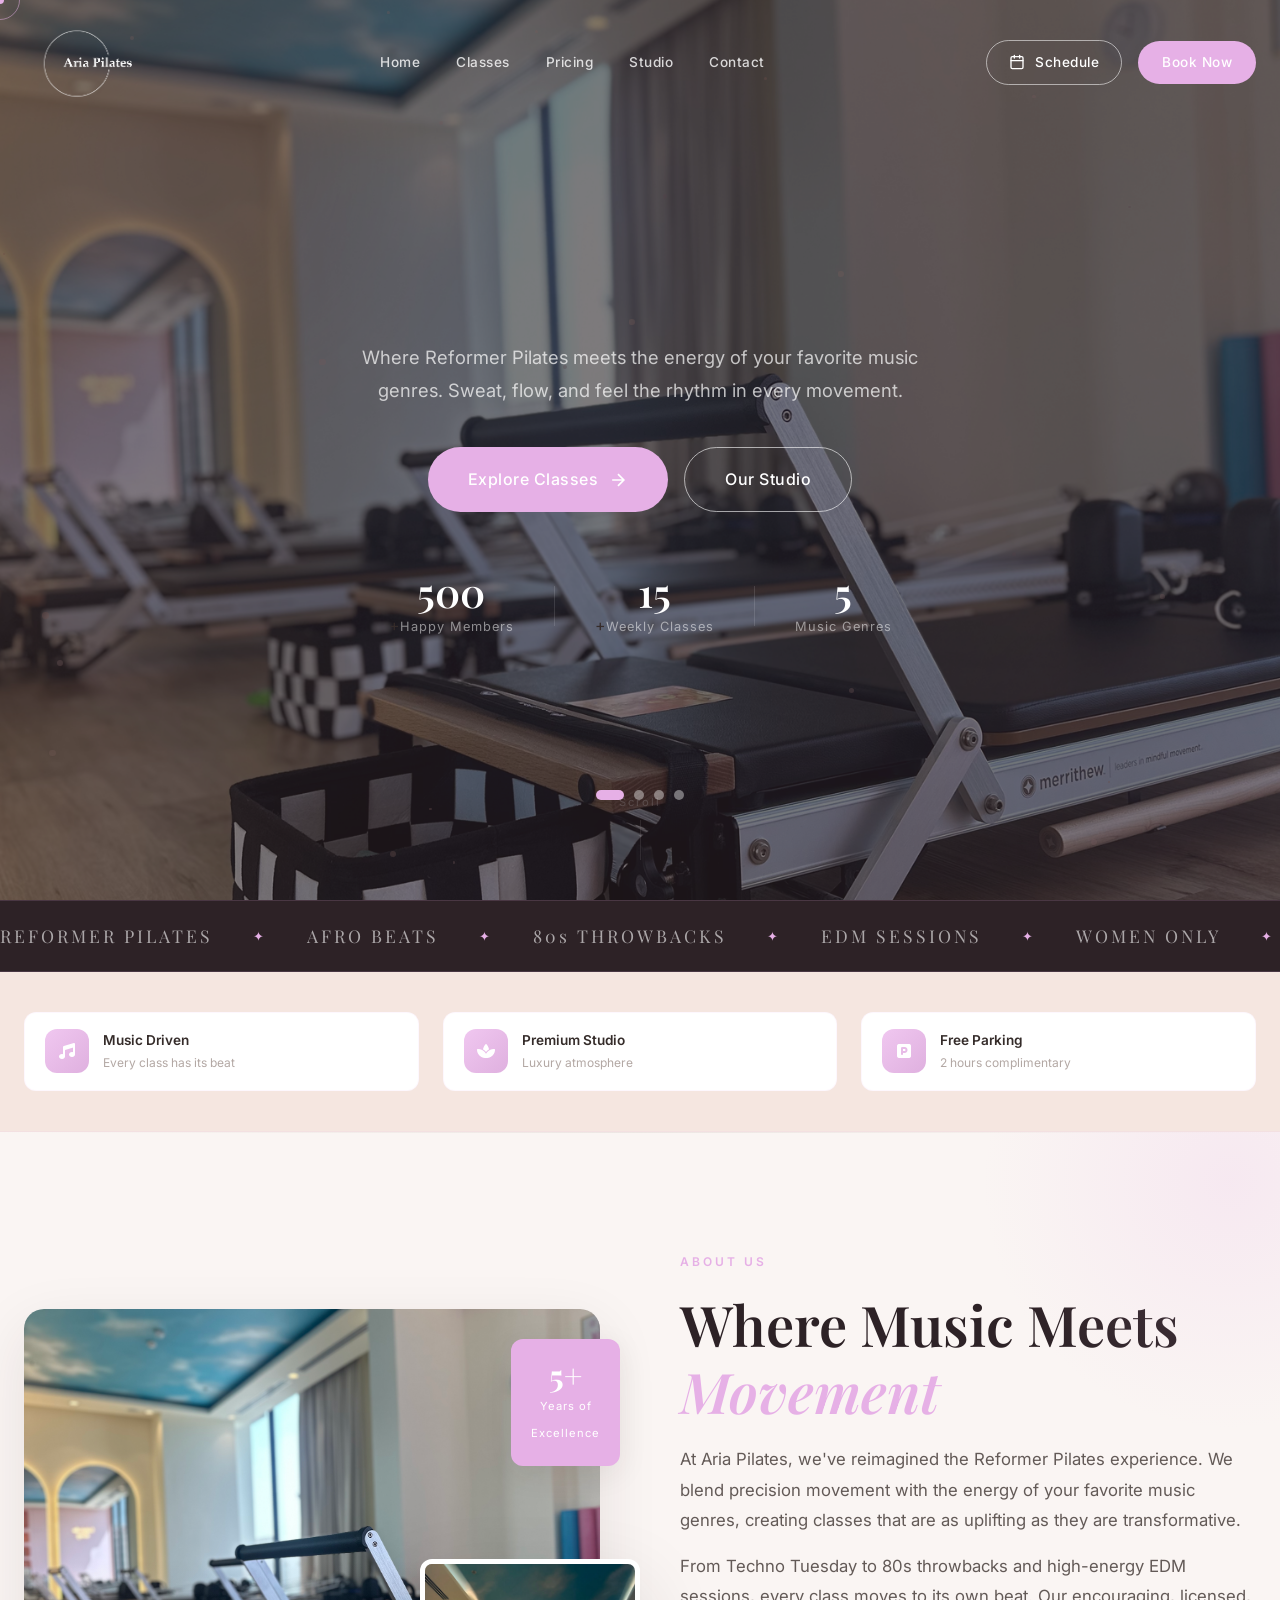
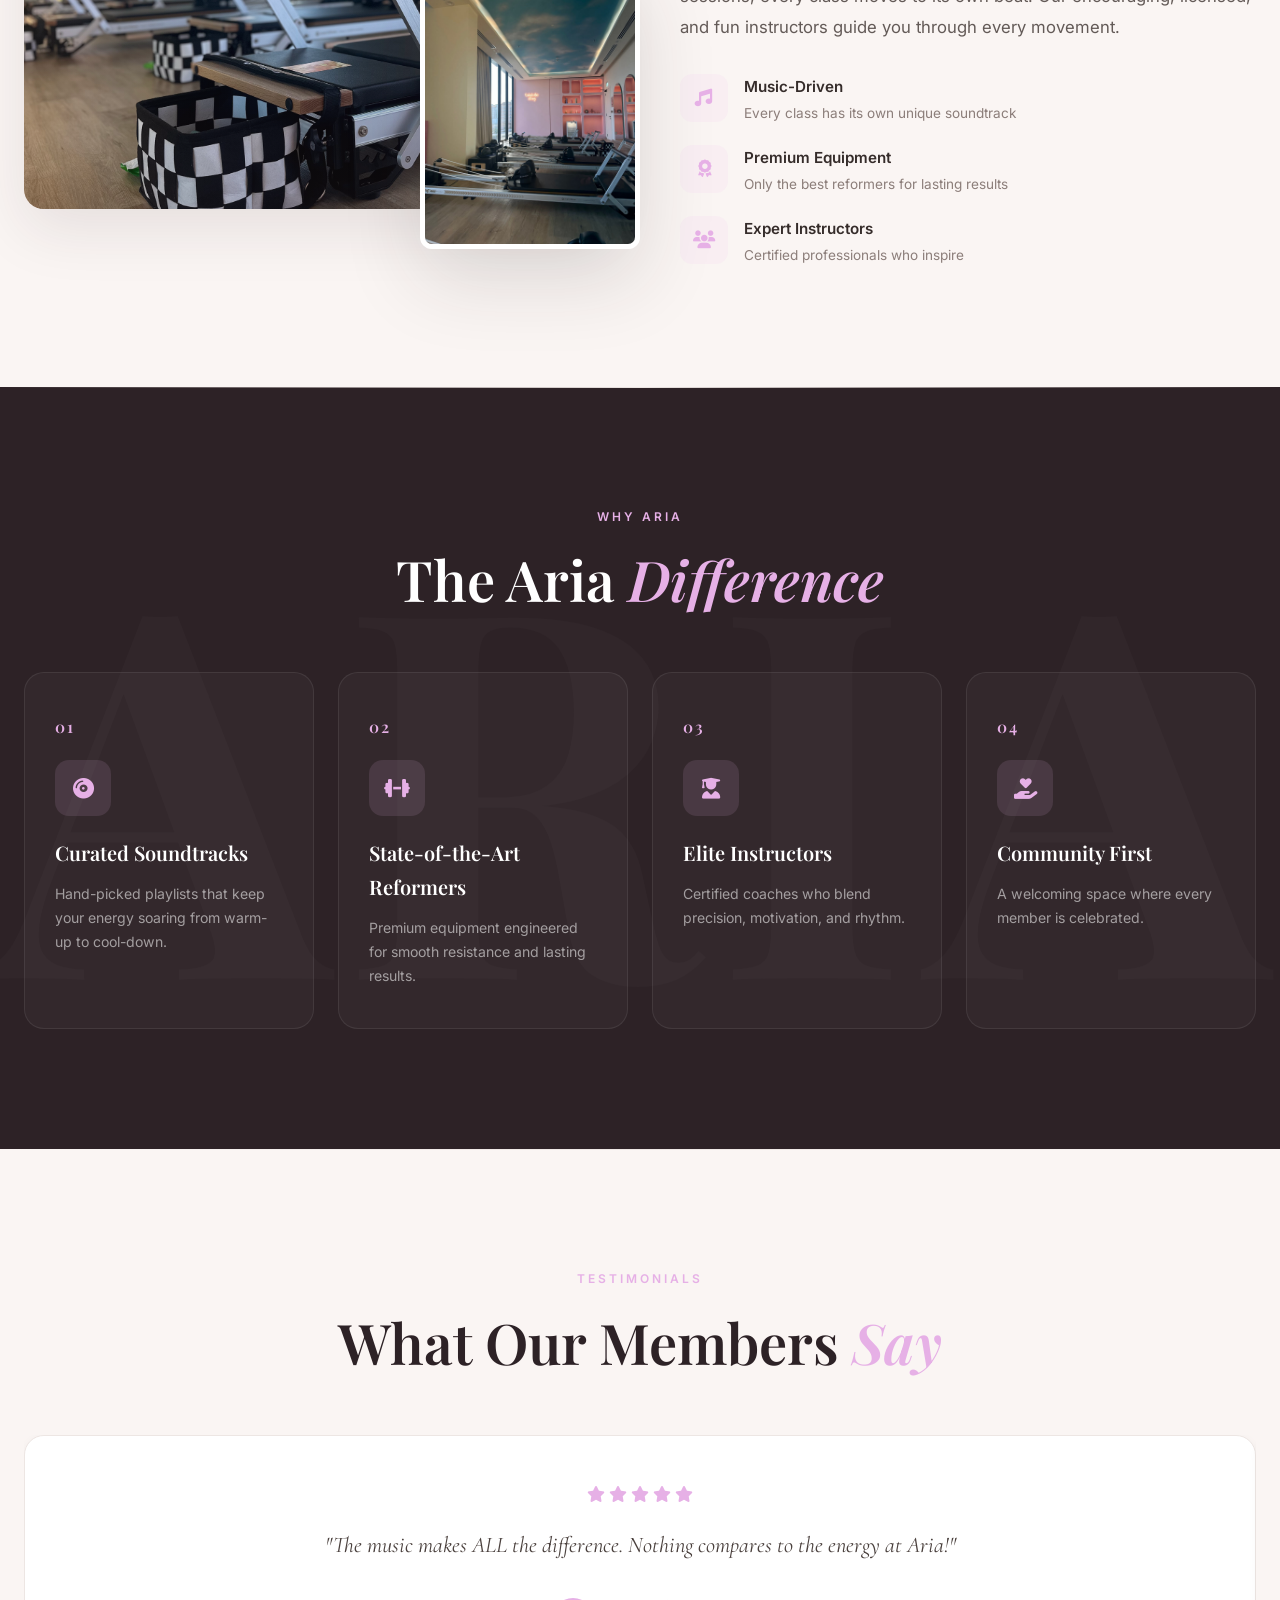
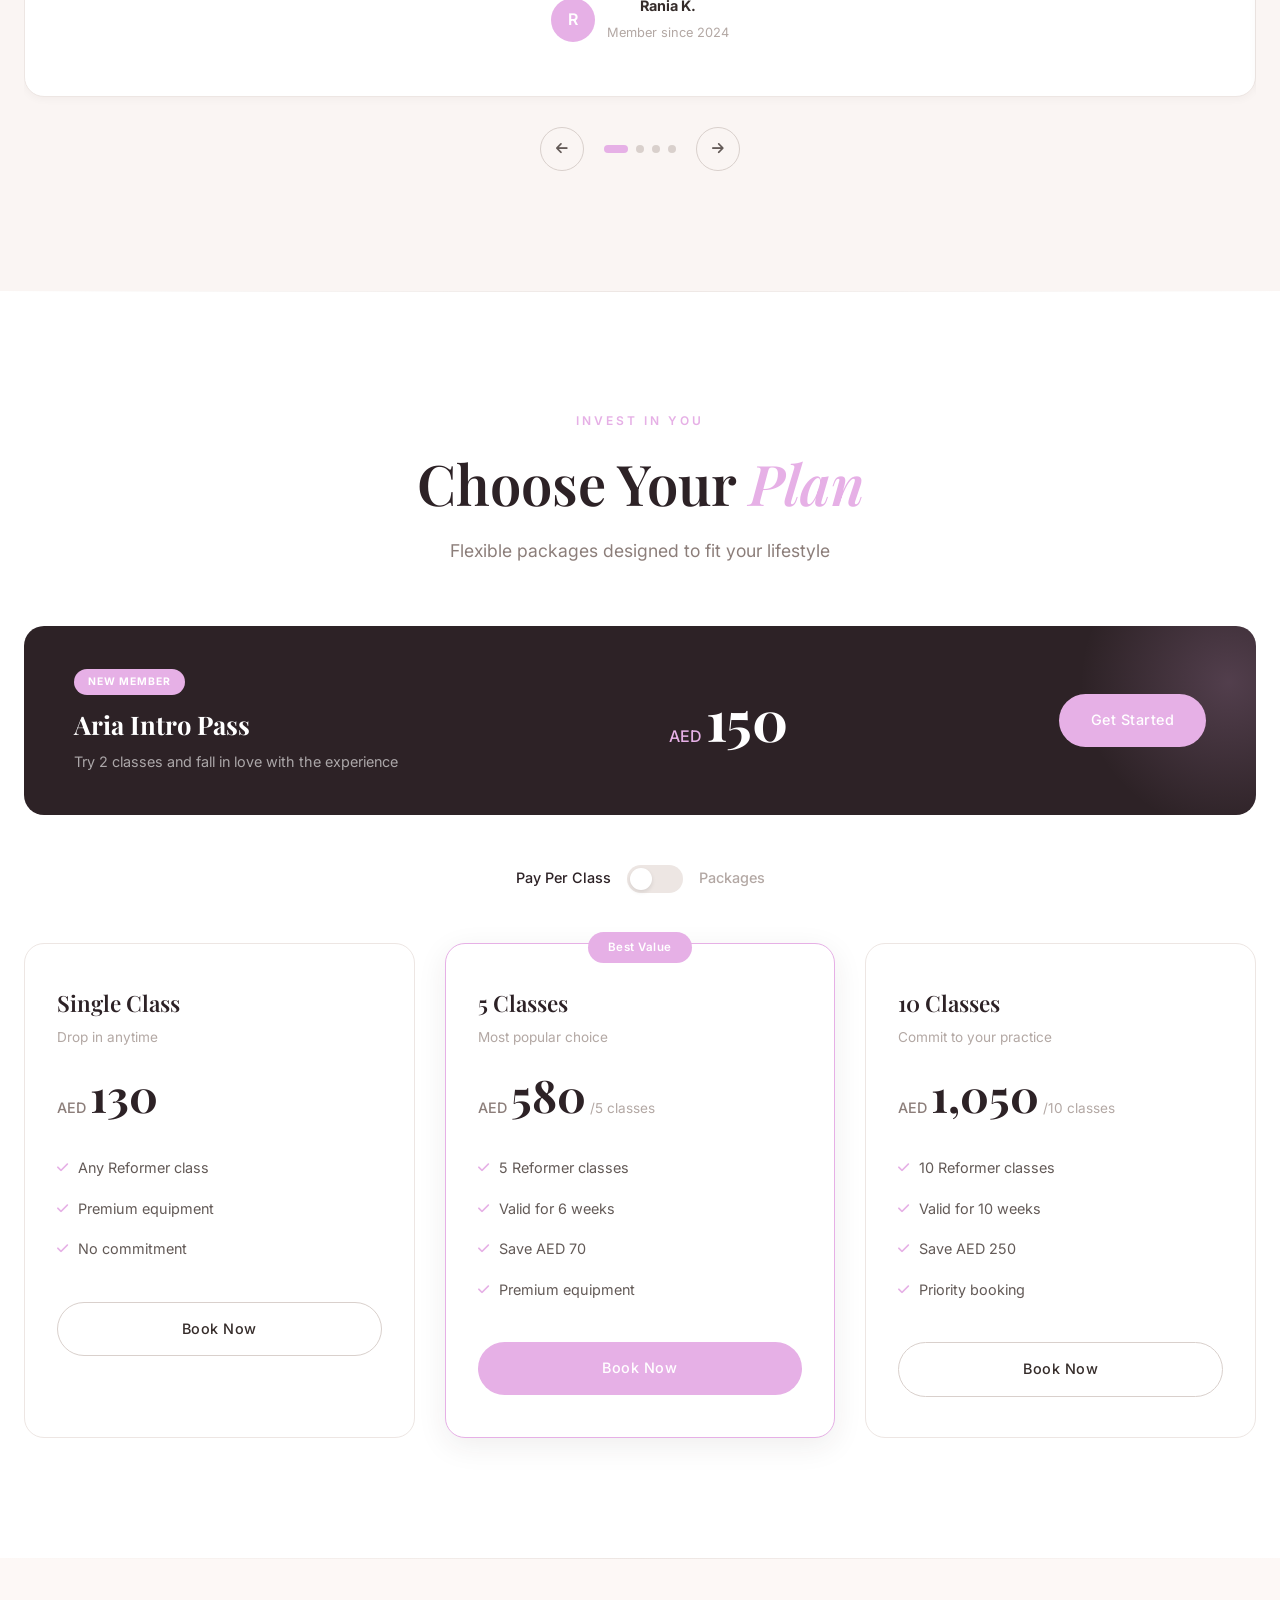
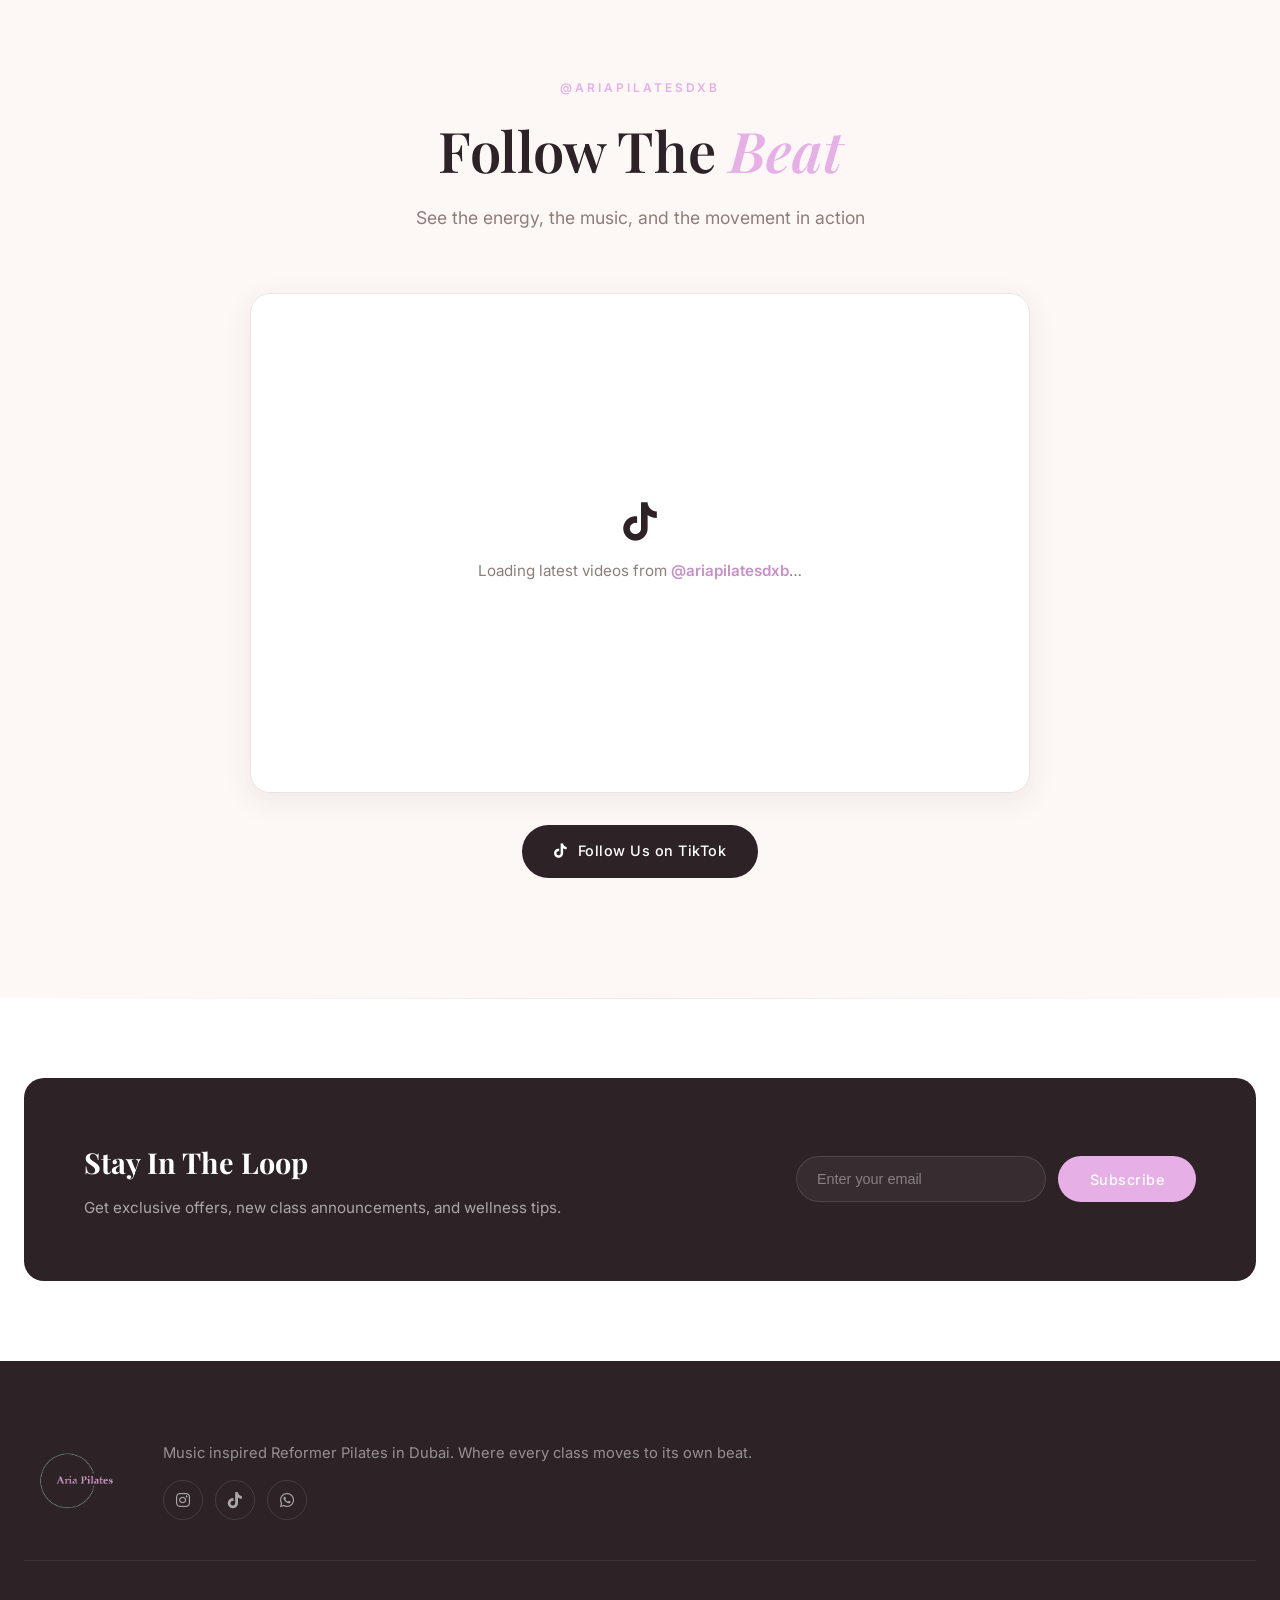
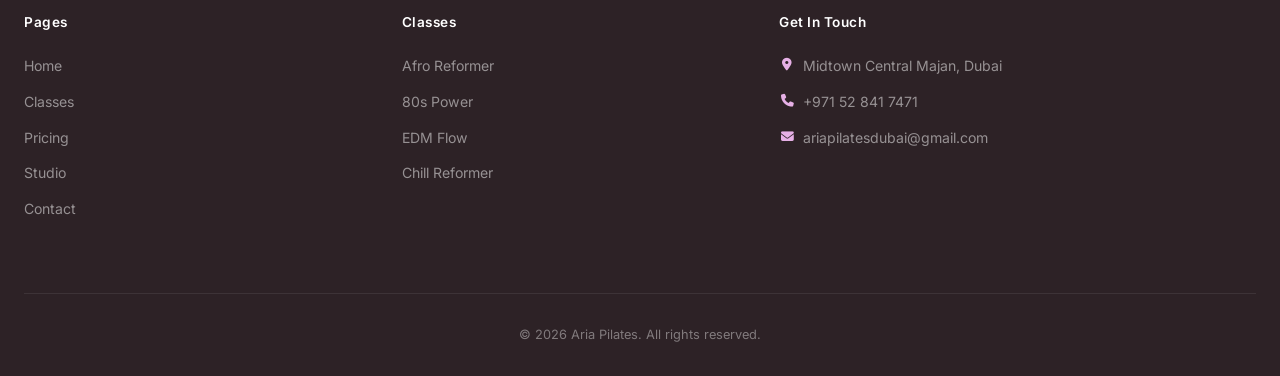
==== index.html @ c076dd06 "update website files" ====
<!DOCTYPE html>
<html lang="en">
<head>
    <meta charset="UTF-8">
    <meta name="viewport" content="width=device-width, initial-scale=1.0">
    <title>Aria Pilates | Music Inspired Reformer Pilates Dubai</title>
    <meta name="description" content="Aria Pilates - Women-Only Music Inspired Reformer Pilates Classes in Dubai.">
    <link rel="preconnect" href="https://fonts.googleapis.com">
    <link rel="preconnect" href="https://fonts.gstatic.com" crossorigin>
    <link href="https://fonts.googleapis.com/css2?family=Playfair+Display:ital,wght@0,400;0,500;0,600;0,700;1,400;1,500&family=Inter:wght@300;400;500;600;700&family=Cormorant+Garamond:ital,wght@0,300;0,400;0,500;0,600;1,300;1,400&display=swap" rel="stylesheet">
    <link rel="stylesheet" href="https://cdnjs.cloudflare.com/ajax/libs/font-awesome/6.5.0/css/all.min.css">
    <link rel="stylesheet" href="css/style.css">
    <link rel="stylesheet" href="css/animations.css">
</head>
<body>
    <div id="preloader"><div class="preloader-inner"><div class="preloader-logo"><img src="images/aria-pilates%20logo-01.png" alt="Aria Pilates" class="preloader-logo-img"></div><div class="preloader-bar"><div class="preloader-progress"></div></div><div class="preloader-percent">0%</div></div></div>
    <div class="cursor-dot"></div>
    <div class="cursor-outline"></div>

    <header id="navbar" class="navbar">
        <div class="nav-container">
            <a href="index.html" class="nav-logo"><img src="images/aria-pilates%20logo-01.png" alt="Aria Pilates" class="logo-img"></a>
            <nav class="nav-menu">
                <a href="index.html" class="nav-link active">Home</a>
                <a href="classes.html" class="nav-link">Classes</a>
                <a href="pricing.html" class="nav-link">Pricing</a>
                <a href="studio.html" class="nav-link">Studio</a>
                <a href="contact.html" class="nav-link">Contact</a>
            </nav>
            <div class="nav-actions">
                <a href="classes.html#schedule" class="btn btn-schedule"><svg viewBox="0 0 24 24" fill="none" stroke="currentColor" stroke-width="2" stroke-linecap="round" stroke-linejoin="round"><rect x="3" y="4" width="18" height="18" rx="2"/><path d="M16 2v4M8 2v4M3 10h18"/></svg>Schedule</a>
                <a href="book.html" class="btn btn-nav">Book Now</a>
                <button class="nav-toggle" aria-label="Toggle menu"><span></span><span></span><span></span></button>
            </div>
        </div>
    </header>
    <div class="mobile-menu"><nav class="mobile-nav">
        <a href="index.html" class="mobile-link">Home</a>
        <a href="classes.html" class="mobile-link">Classes</a>
        <a href="pricing.html" class="mobile-link">Pricing</a>
        <a href="studio.html" class="mobile-link">Studio</a>
        <a href="contact.html" class="mobile-link">Contact</a>
        <a href="classes.html#schedule" class="mobile-link">Schedule</a>
        <a href="book.html" class="btn btn-primary mt-4">Book a Class</a>
    </nav></div>

    <!-- Hero with Image Slider -->
    <section id="home" class="hero">
        <div class="hero-slider" id="heroSlider">
            <div class="hero-slide active"><img src="images/studio-main.png" alt="Aria Pilates Studio" class="hero-slide-img"></div>
            <div class="hero-slide"><img src="images/class-1.jpg" alt="Reformer Class" class="hero-slide-img"></div>
            <div class="hero-slide"><img src="images/class-2.jpg" alt="Pilates Community" class="hero-slide-img"></div>
            <div class="hero-slide"><img src="images/class-3.jpg" alt="Studio Interior" class="hero-slide-img"></div>
        </div>
        <div class="hero-slide-overlay"></div>
        <div class="hero-orbs"><div class="orb orb-1"></div><div class="orb orb-2"></div></div>
        <div class="hero-particles" id="particles"></div>
        <div class="hero-content">
            <p class="hero-subtitle reveal-up" style="--delay: 0.2s">Where Reformer Pilates meets the energy of your favorite music genres. Sweat, flow, and feel the rhythm in every movement.</p>
            <div class="hero-cta reveal-up" style="--delay: 0.3s">
                <a href="classes.html" class="btn btn-primary btn-lg magnetic">Explore Classes <svg width="20" height="20" viewBox="0 0 24 24" fill="none" stroke="currentColor" stroke-width="2"><path d="M5 12h14M12 5l7 7-7 7"/></svg></a>
                <a href="studio.html" class="btn btn-outline btn-lg magnetic">Our Studio</a>
            </div>
            <div class="hero-stats reveal-up" style="--delay: 0.5s">
                <div class="stat-item"><span class="stat-number" data-count="500">0</span>+<span class="stat-label">Happy Members</span></div>
                <div class="stat-divider"></div>
                <div class="stat-item"><span class="stat-number" data-count="15">0</span>+<span class="stat-label">Weekly Classes</span></div>
                <div class="stat-divider"></div>
                <div class="stat-item"><span class="stat-number" data-count="5">0</span><span class="stat-label">Music Genres</span></div>
            </div>
        </div>
        <div class="hero-slider-dots" id="heroSliderDots">
            <button class="slider-dot active" data-slide="0"></button>
            <button class="slider-dot" data-slide="1"></button>
            <button class="slider-dot" data-slide="2"></button>
            <button class="slider-dot" data-slide="3"></button>
        </div>
        <div class="hero-scroll"><div class="scroll-indicator"><span>Scroll</span><div class="scroll-line"></div></div></div>
    </section>

    <section class="marquee-section"><div class="marquee"><div class="marquee-content">
        <span>REFORMER PILATES</span><span class="marquee-dot">✦</span><span>AFRO BEATS</span><span class="marquee-dot">✦</span><span>80s THROWBACKS</span><span class="marquee-dot">✦</span><span>EDM SESSIONS</span><span class="marquee-dot">✦</span><span>WOMEN ONLY</span><span class="marquee-dot">✦</span><span>STRENGTH</span><span class="marquee-dot">✦</span><span>FLEXIBILITY</span><span class="marquee-dot">✦</span><span>REFORMER PILATES</span><span class="marquee-dot">✦</span><span>AFRO BEATS</span><span class="marquee-dot">✦</span><span>80s THROWBACKS</span><span class="marquee-dot">✦</span><span>EDM SESSIONS</span><span class="marquee-dot">✦</span><span>WOMEN ONLY</span><span class="marquee-dot">✦</span><span>STRENGTH</span><span class="marquee-dot">✦</span><span>FLEXIBILITY</span><span class="marquee-dot">✦</span>
    </div></div></section>

    <section class="benefits-strip"><div class="container"><div class="benefits-grid">
        <div class="benefit-item"><div class="benefit-icon-wrap"><i class="fas fa-music"></i></div><div class="benefit-text"><h4>Music Driven</h4><p>Every class has its beat</p></div></div>
        <div class="benefit-item"><div class="benefit-icon-wrap"><i class="fas fa-spa"></i></div><div class="benefit-text"><h4>Premium Studio</h4><p>Luxury atmosphere</p></div></div>
        <div class="benefit-item"><div class="benefit-icon-wrap"><i class="fas fa-parking"></i></div><div class="benefit-text"><h4>Free Parking</h4><p>2 hours complimentary</p></div></div>
    </div></div></section>

    <!-- About -->
    <section id="about" class="section about-section"><div class="container"><div class="about-grid">
        <div class="about-images">
            <div class="about-img-main reveal-left"><img src="images/studio-main.png" alt="Aria Pilates studio" loading="lazy"><div class="img-overlay"></div></div>
            <div class="about-img-secondary reveal-left" style="--delay: 0.2s"><img src="images/class-1.jpg" alt="Reformer Pilates" loading="lazy"></div>
            <div class="about-experience-badge"><span class="exp-number">5+</span><span class="exp-text">Years of<br>Excellence</span></div>
        </div>
        <div class="about-content">
            <div class="section-label reveal-up">About Us</div>
            <h2 class="section-title reveal-up" style="--delay: 0.1s">Where Music Meets<br><em>Movement</em></h2>
            <p class="about-text reveal-up" style="--delay: 0.2s">At Aria Pilates, we've reimagined the Reformer Pilates experience. We blend precision movement with the energy of your favorite music genres, creating classes that are as uplifting as they are transformative.</p>
            <p class="about-text reveal-up" style="--delay: 0.3s">From Techno Tuesday to 80s throwbacks and high-energy EDM sessions, every class moves to its own beat. Our encouraging, licensed, and fun instructors guide you through every movement.</p>
            <div class="about-features reveal-up" style="--delay: 0.4s">
                <div class="feature-item"><div class="feature-icon"><i class="fas fa-music"></i></div><div><h4>Music-Driven</h4><p>Every class has its own unique soundtrack</p></div></div>
                <div class="feature-item"><div class="feature-icon"><i class="fas fa-award"></i></div><div><h4>Premium Equipment</h4><p>Only the best reformers for lasting results</p></div></div>
                <div class="feature-item"><div class="feature-icon"><i class="fas fa-users"></i></div><div><h4>Expert Instructors</h4><p>Certified professionals who inspire</p></div></div>
            </div>
        </div>
    </div></div></section>

    <!-- Why Us -->
    <section class="section whyus-section"><div class="whyus-bg-text">ARIA</div><div class="container">
        <div class="section-header text-center">
            <div class="section-label reveal-up">Why Aria</div>
            <h2 class="section-title reveal-up" style="--delay: 0.1s">The Aria <em>Difference</em></h2>
        </div>
        <div class="whyus-grid">
            <div class="whyus-card reveal-up" style="--delay: 0.1s"><div class="whyus-number">01</div><div class="whyus-icon"><i class="fas fa-compact-disc"></i></div><h3>Curated Soundtracks</h3><p>Hand-picked playlists that keep your energy soaring from warm-up to cool-down.</p></div>
            <div class="whyus-card reveal-up" style="--delay: 0.2s"><div class="whyus-number">02</div><div class="whyus-icon"><i class="fas fa-dumbbell"></i></div><h3>State-of-the-Art Reformers</h3><p>Premium equipment engineered for smooth resistance and lasting results.</p></div>
            <div class="whyus-card reveal-up" style="--delay: 0.3s"><div class="whyus-number">03</div><div class="whyus-icon"><i class="fas fa-user-graduate"></i></div><h3>Elite Instructors</h3><p>Certified coaches who blend precision, motivation, and rhythm.</p></div>
            <div class="whyus-card reveal-up" style="--delay: 0.4s"><div class="whyus-number">04</div><div class="whyus-icon"><i class="fas fa-hand-holding-heart"></i></div><h3>Community First</h3><p>A welcoming space where every member is celebrated.</p></div>
        </div>
    </div></section>

    <!-- Testimonials -->
    <section class="section testimonials-section"><div class="container">
        <div class="section-header text-center"><div class="section-label reveal-up">Testimonials</div><h2 class="section-title reveal-up" style="--delay: 0.1s">What Our Members <em>Say</em></h2></div>
        <div class="testimonials-slider reveal-up" style="--delay: 0.2s">
            <div class="testimonial-track" id="testimonialTrack">
                <div class="testimonial-card"><div class="testimonial-stars"><i class="fas fa-star"></i><i class="fas fa-star"></i><i class="fas fa-star"></i><i class="fas fa-star"></i><i class="fas fa-star"></i></div><p>"The music makes ALL the difference. Nothing compares to the energy at Aria!"</p><div class="testimonial-author"><div class="author-avatar">R</div><div><strong>Rania K.</strong><span>Member since 2024</span></div></div></div>
                <div class="testimonial-card"><div class="testimonial-stars"><i class="fas fa-star"></i><i class="fas fa-star"></i><i class="fas fa-star"></i><i class="fas fa-star"></i><i class="fas fa-star"></i></div><p>"I've never enjoyed working out until I found Aria. Total game changer."</p><div class="testimonial-author"><div class="author-avatar">S</div><div><strong>Sophie M.</strong><span>Member since 2023</span></div></div></div>
                <div class="testimonial-card"><div class="testimonial-stars"><i class="fas fa-star"></i><i class="fas fa-star"></i><i class="fas fa-star"></i><i class="fas fa-star"></i><i class="fas fa-star"></i></div><p>"Beautiful studio, amazing equipment. The 80s class is so much fun!"</p><div class="testimonial-author"><div class="author-avatar">A</div><div><strong>Aisha L.</strong><span>Member since 2024</span></div></div></div>
                <div class="testimonial-card"><div class="testimonial-stars"><i class="fas fa-star"></i><i class="fas fa-star"></i><i class="fas fa-star"></i><i class="fas fa-star"></i><i class="fas fa-star"></i></div><p>"As someone new to Pilates, the team made me feel so welcome. Now I'm hooked!"</p><div class="testimonial-author"><div class="author-avatar">N</div><div><strong>Noor A.</strong><span>Member since 2025</span></div></div></div>
            </div>
            <div class="testimonial-nav"><button class="test-prev" aria-label="Previous"><i class="fas fa-arrow-left"></i></button><div class="test-dots" id="testDots"></div><button class="test-next" aria-label="Next"><i class="fas fa-arrow-right"></i></button></div>
        </div>
    </div></section>

    <!-- Packages -->
    <section class="section pricing-section"><div class="container">
        <div class="section-header text-center">
            <div class="section-label reveal-up">Invest In You</div>
            <h2 class="section-title reveal-up" style="--delay: 0.1s">Choose Your <em>Plan</em></h2>
            <p class="section-subtitle reveal-up" style="--delay: 0.2s">Flexible packages designed to fit your lifestyle</p>
        </div>
        <div class="intro-offer reveal-up" style="--delay: 0.3s"><div class="offer-glow"></div><div class="offer-content"><div class="offer-badge">NEW MEMBER</div><h3>Aria Intro Pass</h3><p>Try 2 classes and fall in love with the experience</p></div><div class="offer-price"><span class="currency">AED</span><span class="amount">150</span></div><a href="pricing.html" class="btn btn-primary" target="_blank" rel="noopener">Get Started</a></div>

        <div class="pricing-toggle reveal-up" style="--delay: 0.4s"><span class="toggle-label active" data-type="single">Pay Per Class</span><div class="toggle-switch" id="homePricingToggle"><div class="toggle-slider"></div></div><span class="toggle-label" data-type="package">Packages</span></div>

        <div class="pricing-grid pricing-single active">
            <div class="price-card reveal-up" style="--delay: 0.1s"><div class="price-header"><h3>Single Class</h3><p>Drop in anytime</p></div><div class="price-amount"><span class="currency">AED</span><span class="amount">130</span></div><ul class="price-features"><li><i class="fas fa-check"></i> Any Reformer class</li><li><i class="fas fa-check"></i> Premium equipment</li><li><i class="fas fa-check"></i> No commitment</li></ul><a href="pricing.html" class="btn btn-outline btn-block" target="_blank" rel="noopener">Book Now</a></div>
            <div class="price-card featured reveal-up" style="--delay: 0.2s"><div class="price-badge">Best Value</div><div class="price-header"><h3>5 Classes</h3><p>Most popular choice</p></div><div class="price-amount"><span class="currency">AED</span><span class="amount">580</span><span class="per">/5 classes</span></div><ul class="price-features"><li><i class="fas fa-check"></i> 5 Reformer classes</li><li><i class="fas fa-check"></i> Valid for 6 weeks</li><li><i class="fas fa-check"></i> Save AED 70</li><li><i class="fas fa-check"></i> Premium equipment</li></ul><a href="pricing.html" class="btn btn-primary btn-block" target="_blank" rel="noopener">Book Now</a></div>
            <div class="price-card reveal-up" style="--delay: 0.3s"><div class="price-header"><h3>10 Classes</h3><p>Commit to your practice</p></div><div class="price-amount"><span class="currency">AED</span><span class="amount">1,050</span><span class="per">/10 classes</span></div><ul class="price-features"><li><i class="fas fa-check"></i> 10 Reformer classes</li><li><i class="fas fa-check"></i> Valid for 10 weeks</li><li><i class="fas fa-check"></i> Save AED 250</li><li><i class="fas fa-check"></i> Priority booking</li></ul><a href="pricing.html" class="btn btn-outline btn-block" target="_blank" rel="noopener">Book Now</a></div>
        </div>
        <div class="pricing-grid pricing-package">
            <div class="price-card reveal-up" style="--delay: 0.1s"><div class="price-header"><h3>8 Classes/Month</h3><p>3 month commitment</p></div><div class="price-amount"><span class="currency">AED</span><span class="amount">900</span><span class="per">/month</span></div><ul class="price-features"><li><i class="fas fa-check"></i> 8 classes per month</li><li><i class="fas fa-check"></i> All class types</li><li><i class="fas fa-check"></i> 3 month minimum</li><li><i class="fas fa-check"></i> Priority booking</li></ul><a href="pricing.html" class="btn btn-outline btn-block" target="_blank" rel="noopener">Subscribe</a></div>
            <div class="price-card featured reveal-up" style="--delay: 0.2s"><div class="price-badge">Best Value</div><div class="price-header"><h3>12 Classes/Month</h3><p>3 month commitment</p></div><div class="price-amount"><span class="currency">AED</span><span class="amount">1,200</span><span class="per">/month</span></div><ul class="price-features"><li><i class="fas fa-check"></i> 12 classes per month</li><li><i class="fas fa-check"></i> All class types</li><li><i class="fas fa-check"></i> 3 month minimum</li><li><i class="fas fa-check"></i> Guest pass (1/month)</li></ul><a href="pricing.html" class="btn btn-primary btn-block" target="_blank" rel="noopener">Subscribe</a></div>
            <div class="price-card reveal-up" style="--delay: 0.3s"><div class="price-header"><h3>Unlimited</h3><p>6 month commitment</p></div><div class="price-amount"><span class="currency">AED</span><span class="amount">1,800</span><span class="per">/month</span></div><ul class="price-features"><li><i class="fas fa-check"></i> Unlimited classes</li><li><i class="fas fa-check"></i> All class types</li><li><i class="fas fa-check"></i> 6 month minimum</li><li><i class="fas fa-check"></i> Guest passes (2/month)</li><li><i class="fas fa-check"></i> Exclusive events</li></ul><a href="pricing.html" class="btn btn-outline btn-block" target="_blank" rel="noopener">Subscribe</a></div>
        </div>
    </div></section>

    <!-- TikTok Section -->
    <section class="section tiktok-videos-section">
        <div class="container">
            <div class="section-header text-center">
                <div class="section-label reveal-up">@ariapilatesdxb</div>
                <h2 class="section-title reveal-up" style="--delay: 0.1s">Follow The <em>Beat</em></h2>
                <p class="section-subtitle reveal-up" style="--delay: 0.2s">See the energy, the music, and the movement in action</p>
            </div>
            <div class="tiktok-feed-wrap reveal-up" style="--delay: 0.3s">
                <div class="tiktok-feed-frame">
                    <blockquote class="tiktok-embed" cite="https://www.tiktok.com/@ariapilatesdxb" data-unique-id="ariapilatesdxb" data-embed-type="creator" style="max-width:100%; min-width:288px;">
                        <section>
                            <div class="tiktok-loading">
                                <i class="fab fa-tiktok"></i>
                                <p>Loading latest videos from <a target="_blank" rel="noopener" href="https://www.tiktok.com/@ariapilatesdxb?refer=creator_embed">@ariapilatesdxb</a>&hellip;</p>
                            </div>
                        </section>
                    </blockquote>
                </div>
            </div>
            <div class="tiktok-cta-wrap reveal-up" style="--delay: 0.4s">
                <a href="https://www.tiktok.com/@ariapilatesdxb" target="_blank" rel="noopener" class="btn btn-dark magnetic"><i class="fab fa-tiktok"></i> Follow Us on TikTok</a>
            </div>
        </div>
    </section>

    <!-- Newsletter -->
    <section class="section newsletter-section"><div class="container"><div class="newsletter-card reveal-up">
        <div class="newsletter-content"><h3>Stay In The Loop</h3><p>Get exclusive offers, new class announcements, and wellness tips.</p></div>
        <form class="newsletter-form" id="newsletterForm"><input type="email" placeholder="Enter your email" required aria-label="Email address"><button type="submit" class="btn btn-primary">Subscribe</button></form>
    </div></div></section>

    <!-- Footer -->
    <footer class="footer"><div class="container">
        <div class="footer-top">
            <div class="footer-logo-row">
                <img src="images/aria-pilates%20logo-01.png" alt="Aria Pilates" class="footer-logo-img">
                <div class="footer-logo-text">
                    <p>Music inspired Reformer Pilates in Dubai. Where every class moves to its own beat.</p>
                    <div class="footer-social">
                        <a href="https://www.instagram.com/ariapilatesdxb/" target="_blank" rel="noopener" aria-label="Instagram"><i class="fab fa-instagram"></i></a>
                        <a href="https://www.tiktok.com/@ariapilatesdxb" target="_blank" rel="noopener" aria-label="TikTok"><i class="fab fa-tiktok"></i></a>
                        <a href="https://wa.me/971528417471" target="_blank" rel="noopener" aria-label="WhatsApp"><i class="fab fa-whatsapp"></i></a>
                    </div>
                </div>
            </div>
        </div>
        <div class="footer-grid">
            <div class="footer-links"><h4>Pages</h4><a href="index.html">Home</a><a href="classes.html">Classes</a><a href="pricing.html">Pricing</a><a href="studio.html">Studio</a><a href="contact.html">Contact</a></div>
            <div class="footer-links"><h4>Classes</h4><a href="classes.html">Afro Reformer</a><a href="classes.html">80s Power</a><a href="classes.html">EDM Flow</a><a href="classes.html">Chill Reformer</a></div>
            <div class="footer-links"><h4>Get In Touch</h4><a href="contact.html"><i class="fas fa-map-marker-alt"></i> Midtown Central Majan, Dubai</a><a href="tel:+971528417471"><i class="fas fa-phone"></i> +971 52 841 7471</a><a href="mailto:ariapilatesdubai@gmail.com"><i class="fas fa-envelope"></i> ariapilatesdubai@gmail.com</a></div>
        </div>
        <div class="footer-bottom"><p>&copy; 2026 Aria Pilates. All rights reserved.</p></div>
    </div></footer>
    <button id="backToTop" class="back-to-top" aria-label="Back to top"><i class="fas fa-arrow-up"></i></button>
    <script async src="https://www.tiktok.com/embed.js"></script>
    <script src="js/main.js"></script>
</body>
</html>
---- css/style.css ----
/* ============================================
   ARIA PILATES - Premium Website Styles
   ============================================ */

/* CSS Variables */
:root {
    /* Colors - Feminine & Elegant Palette */
    --primary: #2d2226;
    --primary-light: #3d2f34;
    --accent: #e6b0e6;
    --accent-light: #f0c7f0;
    --accent-dark: #c890c8;
    --rose: #dfb0df;
    --blush: #f5e6e0;
    --mauve: #8e6c7c;
    --white: #ffffff;
    --off-white: #fdf8f6;
    --cream: #faf5f3;
    --gray-100: #f9f5f4;
    --gray-200: #ede6e3;
    --gray-300: #d9d0cc;
    --gray-400: #b3a8a4;
    --gray-500: #8c7e7a;
    --gray-600: #635a57;
    --gray-700: #4a403d;
    --gray-800: #352c2a;
    --gray-900: #2d2226;
    --success: #7cb4a5;
    --gradient-1: linear-gradient(135deg, #2d2226 0%, #3d2f34 50%, #4a3540 100%);
    --gradient-2: linear-gradient(135deg, #e6b0e6 0%, #f0c7f0 100%);
    --gradient-3: linear-gradient(180deg, rgba(45,34,38,0) 0%, rgba(45,34,38,0.8) 100%);
    --gradient-rose: linear-gradient(135deg, #f5e6e0 0%, #fdf8f6 100%);
    --gradient-glow: radial-gradient(circle, rgba(230,176,230,0.18) 0%, transparent 70%);

    /* Typography */
    --font-heading: 'Playfair Display', serif;
    --font-body: 'Inter', sans-serif;
    --font-accent: 'Cormorant Garamond', serif;

    /* Spacing */
    --section-padding: 120px;
    --container-width: 1280px;

    /* Transitions */
    --transition: all 0.4s cubic-bezier(0.4, 0, 0.2, 1);
    --transition-fast: all 0.2s ease;
    --transition-slow: all 0.8s cubic-bezier(0.4, 0, 0.2, 1);

    /* Shadows */
    --shadow-sm: 0 2px 8px rgba(45,34,38,0.04);
    --shadow-md: 0 8px 30px rgba(45,34,38,0.08);
    --shadow-lg: 0 20px 60px rgba(45,34,38,0.10);
    --shadow-xl: 0 30px 80px rgba(45,34,38,0.14);
    --shadow-glow: 0 8px 40px rgba(230,176,230,0.25);

    /* Border Radius */
    --radius-sm: 8px;
    --radius-md: 12px;
    --radius-lg: 20px;
    --radius-xl: 30px;
}

/* ============================================
   RESET & BASE
   ============================================ */
*, *::before, *::after {
    margin: 0;
    padding: 0;
    box-sizing: border-box;
}

html {
    scroll-behavior: smooth;
    font-size: 16px;
    -webkit-font-smoothing: antialiased;
    -moz-osx-font-smoothing: grayscale;
    overflow-x: hidden;
    width: 100%;
}

body {
    font-family: var(--font-body);
    color: var(--gray-800);
    background-color: var(--white);
    line-height: 1.7;
    overflow-x: hidden;
    width: 100%;
    max-width: 100%;
    position: relative;
}

img {
    max-width: 100%;
    height: auto;
    display: block;
}

a {
    text-decoration: none;
    color: inherit;
    transition: var(--transition-fast);
}

button {
    border: none;
    background: none;
    cursor: pointer;
    font-family: inherit;
}

ul, ol {
    list-style: none;
}

/* ============================================
   PRELOADER
   ============================================ */
#preloader {
    position: fixed;
    top: 0;
    left: 0;
    width: 100%;
    height: 100%;
    background: var(--primary);
    display: flex;
    align-items: center;
    justify-content: center;
    z-index: 99999;
    transition: opacity 0.6s ease, visibility 0.6s ease;
}

#preloader.loaded {
    opacity: 0;
    visibility: hidden;
}

.preloader-inner {
    text-align: center;
}

.preloader-logo {
    display: flex;
    align-items: center;
    justify-content: center;
    margin-bottom: 30px;
    animation: pulse 1.5s ease infinite;
}

.preloader-equalizer {
    display: flex;
    align-items: flex-end;
    justify-content: center;
    gap: 5px;
    height: 40px;
    margin-bottom: 24px;
}

.preloader-equalizer span {
    width: 4px;
    background: var(--accent);
    border-radius: 4px;
    animation: eqBar 1s ease-in-out infinite;
}

.preloader-equalizer span:nth-child(1) { animation-delay: 0s; }
.preloader-equalizer span:nth-child(2) { animation-delay: 0.2s; }
.preloader-equalizer span:nth-child(3) { animation-delay: 0.4s; }
.preloader-equalizer span:nth-child(4) { animation-delay: 0.15s; }
.preloader-equalizer span:nth-child(5) { animation-delay: 0.3s; }

@keyframes eqBar {
    0%, 100% { height: 8px; }
    50% { height: 36px; }
}

.preloader-percent {
    margin-top: 16px;
    font-family: var(--font-body);
    font-size: 0.8rem;
    letter-spacing: 2px;
    color: rgba(255, 255, 255, 0.5);
}

.preloader-bar {
    width: 200px;
    height: 2px;
    background: rgba(255,255,255,0.1);
    border-radius: 2px;
    overflow: hidden;
    margin: 0 auto;
}

.preloader-progress {
    width: 0;
    height: 100%;
    background: var(--accent);
    border-radius: 2px;
    animation: loading 1.5s ease forwards;
}

@keyframes loading {
    to { width: 100%; }
}

@keyframes pulse {
    0%, 100% { opacity: 1; }
    50% { opacity: 0.6; }
}

/* ============================================
   CUSTOM CURSOR
   ============================================ */
.cursor-dot {
    width: 8px;
    height: 8px;
    background: var(--accent);
    border-radius: 50%;
    position: fixed;
    pointer-events: none;
    z-index: 99998;
    transform: translate(-50%, -50%);
    transition: transform 0.1s ease;
}

.cursor-outline {
    width: 40px;
    height: 40px;
    border: 1px solid var(--accent);
    border-radius: 50%;
    position: fixed;
    pointer-events: none;
    z-index: 99997;
    transform: translate(-50%, -50%);
    transition: all 0.15s ease;
    opacity: 0.5;
}

.cursor-hover .cursor-outline {
    width: 60px;
    height: 60px;
    opacity: 0.3;
    border-color: var(--accent);
}

@media (max-width: 1024px) {
    .cursor-dot, .cursor-outline { display: none; }
}

/* ============================================
   LAYOUT
   ============================================ */
.container {
    max-width: var(--container-width);
    margin: 0 auto;
    padding: 0 24px;
}

.section {
    padding: var(--section-padding) 0;
    position: relative;
}

.text-center {
    text-align: center;
}

.mt-4 {
    margin-top: 2rem;
}

/* ============================================
   TYPOGRAPHY
   ============================================ */
.section-label {
    font-family: var(--font-body);
    font-size: 0.75rem;
    font-weight: 600;
    letter-spacing: 3px;
    text-transform: uppercase;
    color: var(--accent);
    margin-bottom: 16px;
}

.section-label.light {
    color: var(--accent-light);
}

.section-title {
    font-family: var(--font-heading);
    font-size: clamp(2.2rem, 5vw, 3.5rem);
    font-weight: 600;
    line-height: 1.2;
    color: var(--gray-900);
    margin-bottom: 20px;
}

.section-title.light {
    color: var(--white);
}

.section-title em {
    font-style: italic;
    color: var(--accent);
}

.section-subtitle {
    font-size: 1.1rem;
    color: var(--gray-500);
    max-width: 600px;
    margin: 0 auto;
}

.section-header {
    margin-bottom: 60px;
}

/* ============================================
   BUTTONS
   ============================================ */
.btn {
    display: inline-flex;
    align-items: center;
    gap: 10px;
    padding: 14px 32px;
    font-size: 0.9rem;
    font-weight: 500;
    border-radius: 50px;
    transition: var(--transition);
    letter-spacing: 0.5px;
    position: relative;
    overflow: hidden;
}

.btn-primary {
    background: var(--accent);
    color: var(--white);
}

.btn-primary:hover {
    background: var(--accent-dark);
    transform: translateY(-2px);
    box-shadow: 0 10px 30px rgba(230, 176, 230, 0.35);
}

.btn-outline {
    border: 1.5px solid var(--gray-300);
    color: var(--gray-800);
    background: transparent;
}

.hero .btn-outline {
    border-color: rgba(255, 255, 255, 0.6);
    color: var(--white);
}

.hero .btn-outline:hover {
    border-color: var(--white);
    color: var(--white);
    background: rgba(255, 255, 255, 0.1);
}

.btn-outline:hover {
    border-color: var(--accent);
    color: var(--accent);
    transform: translateY(-2px);
}

.btn-dark {
    background: var(--primary);
    color: var(--white);
}

.btn-dark:hover {
    background: var(--primary-light);
    transform: translateY(-2px);
    box-shadow: 0 10px 30px rgba(45, 34, 38, 0.2);
}

.btn-nav {
    background: var(--accent);
    color: var(--white);
    padding: 10px 24px;
    font-size: 0.85rem;
}

.btn-nav:hover {
    background: var(--accent-dark);
}

/* Schedule button */
.btn-schedule {
    background: transparent;
    color: var(--white);
    padding: 10px 22px;
    font-size: 0.85rem;
    border: 1.5px solid rgba(255, 255, 255, 0.55);
    box-shadow: inset 0 0 0 0 var(--accent);
    transition: color 0.35s ease, box-shadow 0.4s ease, transform 0.3s ease, border-color 0.35s ease, background 0.35s ease;
}

.btn-schedule svg {
    width: 16px;
    height: 16px;
    transition: transform 0.35s ease;
}

.btn-schedule:hover {
    color: var(--white);
    border-color: var(--accent);
    box-shadow: inset 0 -3.5em 0 0 var(--accent);
    transform: translateY(-2px);
}

.btn-schedule:hover svg {
    transform: rotate(-8deg) scale(1.05);
}

/* Scrolled navbar state */
.navbar.scrolled .btn-schedule {
    color: var(--primary);
    border-color: var(--accent);
}

.navbar.scrolled .btn-schedule:hover {
    color: var(--white);
}

.btn-lg {
    padding: 18px 40px;
    font-size: 1rem;
}

.btn-sm {
    padding: 10px 22px;
    font-size: 0.8rem;
}

.btn-block {
    width: 100%;
    justify-content: center;
}

/* ============================================
   NAVIGATION
   ============================================ */
.navbar {
    position: fixed;
    top: 0;
    left: 0;
    width: 100%;
    z-index: 1000;
    padding: 20px 0;
    transition: var(--transition);
}

.navbar.scrolled {
    background: rgba(255, 255, 255, 0.95);
    backdrop-filter: blur(20px);
    -webkit-backdrop-filter: blur(20px);
    padding: 14px 0;
    box-shadow: 0 2px 30px rgba(0, 0, 0, 0.06);
}

.nav-container {
    max-width: var(--container-width);
    margin: 0 auto;
    padding: 0 24px;
    display: flex;
    align-items: center;
    justify-content: space-between;
}

.nav-logo {
    display: flex;
    align-items: center;
}

.logo-img {
    height: 85px;
    width: auto;
    transition: var(--transition);
    filter: brightness(0) invert(1);
}

.navbar.scrolled .logo-img {
    filter: none;
    height: 65px;
}

.nav-menu {
    display: flex;
    align-items: center;
    gap: 36px;
}

.nav-link {
    font-size: 0.85rem;
    font-weight: 500;
    color: rgba(255, 255, 255, 0.8);
    letter-spacing: 0.5px;
    position: relative;
    padding: 4px 0;
}

.nav-link::after {
    content: '';
    position: absolute;
    bottom: -2px;
    left: 0;
    width: 0;
    height: 1.5px;
    background: var(--accent);
    transition: var(--transition);
}

.nav-link:hover,
.nav-link.active {
    color: var(--white);
}

.nav-link:hover::after,
.nav-link.active::after {
    width: 100%;
}

.navbar.scrolled .nav-link {
    color: var(--gray-600);
}

.navbar.scrolled .nav-link:hover,
.navbar.scrolled .nav-link.active {
    color: var(--gray-900);
}

.nav-actions {
    display: flex;
    align-items: center;
    gap: 16px;
}

.nav-toggle {
    display: none;
    flex-direction: column;
    gap: 5px;
    padding: 8px;
}

.nav-toggle span {
    width: 24px;
    height: 2px;
    background: var(--white);
    transition: var(--transition);
    border-radius: 2px;
}

.navbar.scrolled .nav-toggle span {
    background: var(--gray-800);
}

.nav-toggle.active span:nth-child(1) {
    transform: rotate(45deg) translate(5px, 5px);
}

.nav-toggle.active span:nth-child(2) {
    opacity: 0;
}

.nav-toggle.active span:nth-child(3) {
    transform: rotate(-45deg) translate(5px, -5px);
}

/* Mobile Menu */
.mobile-menu {
    position: fixed;
    top: 0;
    left: 0;
    width: 100%;
    height: 100%;
    background: var(--primary);
    z-index: 999;
    display: flex;
    align-items: center;
    justify-content: center;
    opacity: 0;
    visibility: hidden;
    transition: var(--transition-slow);
}

.mobile-menu.active {
    opacity: 1;
    visibility: visible;
}

.mobile-nav {
    display: flex;
    flex-direction: column;
    align-items: center;
    gap: 24px;
}

.mobile-link {
    font-family: var(--font-heading);
    font-size: 2rem;
    font-weight: 500;
    color: var(--white);
    opacity: 0;
    transform: translateY(20px);
    transition: var(--transition);
}

.mobile-menu.active .mobile-link {
    opacity: 1;
    transform: translateY(0);
}

.mobile-link:hover {
    color: var(--accent);
}

/* ============================================
   HERO SECTION
   ============================================ */
.hero {
    min-height: 100vh;
    display: flex;
    align-items: center;
    justify-content: center;
    position: relative;
    overflow: hidden;
    padding-top: 80px;
}

/* Hero Image Slider */
.hero-slider {
    position: absolute;
    inset: 0;
    z-index: 0;
}

.hero-slide {
    position: absolute;
    inset: 0;
    opacity: 0;
    transition: opacity 1.5s ease-in-out;
}

.hero-slide.active {
    opacity: 1;
}

.hero-slide-img {
    width: 100%;
    height: 100%;
    object-fit: cover;
    transform: scale(1.05);
    animation: heroZoom 8s ease-in-out infinite alternate;
}

@keyframes heroZoom {
    from { transform: scale(1); }
    to { transform: scale(1.08); }
}

.hero-slide-overlay {
    position: absolute;
    inset: 0;
    background: rgba(45, 34, 38, 0.6);
    z-index: 1;
}

.hero-slider-dots {
    position: absolute;
    bottom: 100px;
    left: 50%;
    transform: translateX(-50%);
    display: flex;
    gap: 10px;
    z-index: 10;
}

.slider-dot {
    width: 10px;
    height: 10px;
    border-radius: 50%;
    background: rgba(255, 255, 255, 0.4);
    border: none;
    cursor: pointer;
    transition: var(--transition);
}

.slider-dot.active {
    background: var(--accent);
    width: 28px;
    border-radius: 10px;
}

/* Page Header (for inner pages) */
.page-header {
    padding: 180px 0 100px;
    background-size: cover;
    background-position: center;
    background-repeat: no-repeat;
    text-align: center;
    position: relative;
    overflow: hidden;
}

.page-header-overlay {
    position: absolute;
    inset: 0;
    background: linear-gradient(180deg, rgba(45, 34, 38, 0.7) 0%, rgba(45, 34, 38, 0.55) 100%);
    z-index: 1;
}

.page-header .container {
    position: relative;
    z-index: 2;
}

.page-header::before {
    content: '';
    position: absolute;
    top: -100px;
    right: -100px;
    width: 400px;
    height: 400px;
    background: var(--gradient-glow);
    border-radius: 50%;
    pointer-events: none;
    z-index: 2;
}

.page-header .section-label {
    margin-bottom: 12px;
}

.page-header .section-title {
    margin-bottom: 12px;
}

.page-header .section-title em {
    color: var(--accent-light);
}

.page-header .section-subtitle {
    max-width: 500px;
    margin: 0 auto;
    color: rgba(255, 255, 255, 0.8);
}

.section-subtitle.light {
    color: rgba(255, 255, 255, 0.8);
}

.hero-bg {
    position: absolute;
    inset: 0;
    background: var(--gradient-1);
}

.hero-gradient {
    position: absolute;
    inset: 0;
    background: 
        radial-gradient(ellipse at 20% 50%, rgba(230, 176, 230, 0.15) 0%, transparent 60%),
        radial-gradient(ellipse at 80% 20%, rgba(142, 108, 124, 0.2) 0%, transparent 50%),
        radial-gradient(ellipse at 50% 80%, rgba(232, 180, 168, 0.08) 0%, transparent 40%);
}

.hero-particles {
    position: absolute;
    inset: 0;
    overflow: hidden;
}

/* Animated Gradient Orbs */
.hero-orbs {
    position: absolute;
    inset: 0;
    overflow: hidden;
}

.orb {
    position: absolute;
    border-radius: 50%;
    filter: blur(80px);
    opacity: 0.5;
    will-change: transform;
}

.orb-1 {
    width: 500px;
    height: 500px;
    background: radial-gradient(circle, rgba(230, 176, 230, 0.35) 0%, transparent 70%);
    top: -10%;
    left: -5%;
    animation: orbFloat1 20s ease-in-out infinite;
}

.orb-2 {
    width: 400px;
    height: 400px;
    background: radial-gradient(circle, rgba(142, 108, 124, 0.4) 0%, transparent 70%);
    bottom: -10%;
    right: -5%;
    animation: orbFloat2 25s ease-in-out infinite;
}

.orb-3 {
    width: 350px;
    height: 350px;
    background: radial-gradient(circle, rgba(232, 180, 168, 0.3) 0%, transparent 70%);
    top: 40%;
    right: 20%;
    animation: orbFloat3 18s ease-in-out infinite;
}

@keyframes orbFloat1 {
    0%, 100% { transform: translate(0, 0) scale(1); }
    33% { transform: translate(60px, 40px) scale(1.1); }
    66% { transform: translate(-40px, 60px) scale(0.95); }
}

@keyframes orbFloat2 {
    0%, 100% { transform: translate(0, 0) scale(1); }
    33% { transform: translate(-50px, -30px) scale(1.15); }
    66% { transform: translate(40px, -50px) scale(0.9); }
}

@keyframes orbFloat3 {
    0%, 100% { transform: translate(0, 0) scale(1); }
    50% { transform: translate(-60px, 40px) scale(1.2); }
}

/* Hero Grid Lines */
.hero-grid-lines {
    position: absolute;
    inset: 0;
    background-image: 
        linear-gradient(rgba(230, 176, 230, 0.04) 1px, transparent 1px),
        linear-gradient(90deg, rgba(230, 176, 230, 0.04) 1px, transparent 1px);
    background-size: 60px 60px;
    mask-image: radial-gradient(ellipse at center, black 0%, transparent 75%);
    -webkit-mask-image: radial-gradient(ellipse at center, black 0%, transparent 75%);
}

/* Hero Equalizer Visualizer */
.hero-equalizer {
    display: flex;
    align-items: flex-end;
    justify-content: center;
    gap: 4px;
    height: 50px;
    margin: 0 auto 40px;
    max-width: 320px;
}

.hero-equalizer span {
    flex: 1;
    background: linear-gradient(to top, var(--accent), var(--rose));
    border-radius: 3px;
    animation: heroEq 1.4s ease-in-out infinite;
    opacity: 0.6;
}

@keyframes heroEq {
    0%, 100% { height: 20%; }
    50% { height: 100%; }
}

.hero-content {
    position: relative;
    z-index: 2;
    text-align: center;
    max-width: 900px;
    padding: 0 24px;
}

/* Hero Animated Logo */
.hero-logo-animated {
    margin-bottom: 32px;
}

.hero-logo-img {
    width: 280px;
    height: auto;
    margin: 0 auto;
    animation: logoFloat 4s ease-in-out infinite, logoFadeIn 1.2s ease forwards;
    opacity: 0;
}

@keyframes logoFloat {
    0%, 100% { transform: translateY(0); }
    50% { transform: translateY(-12px); }
}

@keyframes logoFadeIn {
    from { opacity: 0; transform: scale(0.85); }
    to { opacity: 1; transform: scale(1); }
}

/* Preloader Logo Image */
.preloader-logo-img {
    width: 160px;
    height: auto;
    margin: 0 auto 24px;
    animation: pulse 1.5s ease infinite;
}

.hero-badge {
    display: inline-flex;
    align-items: center;
    gap: 8px;
    background: rgba(230, 176, 230, 0.12);
    border: 1px solid rgba(230, 176, 230, 0.25);
    padding: 8px 20px;
    border-radius: 50px;
    font-size: 0.8rem;
    color: var(--accent-light);
    letter-spacing: 1px;
    margin-bottom: 32px;
}

.badge-dot {
    width: 6px;
    height: 6px;
    background: var(--accent);
    border-radius: 50%;
    animation: pulse 2s ease infinite;
}

.hero-title {
    font-family: var(--font-heading);
    font-weight: 600;
    line-height: 1.1;
    margin-bottom: 24px;
}

.title-line {
    display: block;
    font-size: clamp(3rem, 8vw, 6.5rem);
    color: var(--white);
}

.title-italic {
    font-style: italic;
    color: var(--accent);
}

.hero-subtitle {
    font-size: 1.15rem;
    color: rgba(255, 255, 255, 0.7);
    max-width: 600px;
    margin: 0 auto 40px;
    line-height: 1.8;
}

.hero-cta {
    display: flex;
    gap: 16px;
    justify-content: center;
    flex-wrap: wrap;
    margin-bottom: 60px;
}

.hero-stats {
    display: flex;
    align-items: center;
    justify-content: center;
    gap: 40px;
    flex-wrap: wrap;
}

.stat-item {
    text-align: center;
}

.stat-number {
    display: block;
    font-family: var(--font-heading);
    font-size: 2.5rem;
    font-weight: 600;
    color: var(--white);
    line-height: 1;
}

.stat-label {
    font-size: 0.8rem;
    color: rgba(255, 255, 255, 0.5);
    letter-spacing: 1px;
    margin-top: 4px;
}

.stat-divider {
    width: 1px;
    height: 40px;
    background: rgba(255, 255, 255, 0.12);
}

.hero-scroll {
    position: absolute;
    bottom: 40px;
    left: 50%;
    transform: translateX(-50%);
}

.scroll-indicator {
    display: flex;
    flex-direction: column;
    align-items: center;
    gap: 8px;
    color: rgba(255, 255, 255, 0.4);
    font-size: 0.7rem;
    letter-spacing: 2px;
}

.scroll-line {
    width: 1px;
    height: 40px;
    background: rgba(255, 255, 255, 0.2);
    position: relative;
    overflow: hidden;
}

.scroll-line::after {
    content: '';
    position: absolute;
    top: -100%;
    left: 0;
    width: 100%;
    height: 100%;
    background: var(--accent);
    animation: scrollDown 2s ease infinite;
}

@keyframes scrollDown {
    0% { top: -100%; }
    100% { top: 100%; }
}

/* ============================================
   MARQUEE
   ============================================ */
.marquee-section {
    padding: 20px 0;
    background: var(--primary);
    overflow: hidden;
    border-top: 1px solid rgba(230, 176, 230, 0.15);
    border-bottom: 1px solid rgba(230, 176, 230, 0.15);
}

.marquee {
    overflow: hidden;
    white-space: nowrap;
}

.marquee-content {
    display: inline-flex;
    align-items: center;
    gap: 40px;
    animation: marquee 30s linear infinite;
    font-family: var(--font-heading);
    font-size: 1.1rem;
    font-weight: 400;
    color: rgba(255, 255, 255, 0.6);
    letter-spacing: 3px;
}

.marquee-dot {
    color: var(--accent);
    font-size: 0.8rem;
}

@keyframes marquee {
    0% { transform: translateX(0); }
    100% { transform: translateX(-50%); }
}

/* ============================================
   BENEFITS STRIP
   ============================================ */
.benefits-strip {
    padding: 40px 0;
    background: var(--blush);
    border-bottom: 1px solid rgba(230, 176, 230, 0.12);
}

.benefits-grid {
    display: grid;
    grid-template-columns: repeat(3, 1fr);
    gap: 24px;
}

.benefit-item {
    display: flex;
    align-items: center;
    gap: 14px;
    padding: 16px 20px;
    background: var(--white);
    border-radius: var(--radius-md);
    border: 1px solid rgba(230, 176, 230, 0.1);
    transition: var(--transition);
}

.benefit-item:hover {
    transform: translateY(-4px);
    box-shadow: var(--shadow-glow);
    border-color: var(--accent-light);
}

.benefit-icon-wrap {
    width: 44px;
    height: 44px;
    min-width: 44px;
    background: linear-gradient(135deg, var(--accent-light), var(--rose));
    border-radius: 12px;
    display: flex;
    align-items: center;
    justify-content: center;
    color: var(--white);
    font-size: 1rem;
}

.benefit-text h4 {
    font-size: 0.85rem;
    font-weight: 600;
    color: var(--gray-800);
    margin-bottom: 1px;
}

.benefit-text p {
    font-size: 0.75rem;
    color: var(--gray-400);
}

/* ============================================
   ABOUT SECTION
   ============================================ */
.about-section {
    background: var(--cream);
    position: relative;
    overflow: hidden;
}

.about-section::after {
    content: '';
    position: absolute;
    top: -200px;
    right: -200px;
    width: 500px;
    height: 500px;
    background: var(--gradient-glow);
    border-radius: 50%;
    pointer-events: none;
}

.about-grid {
    display: grid;
    grid-template-columns: 1fr 1fr;
    gap: 80px;
    align-items: center;
}

.about-images {
    position: relative;
}

.about-img-main {
    border-radius: var(--radius-lg);
    overflow: hidden;
    box-shadow: var(--shadow-lg);
    position: relative;
}

.about-img-main img {
    width: 100%;
    height: 500px;
    object-fit: cover;
    transition: transform 0.8s ease;
}

.about-img-main:hover img {
    transform: scale(1.05);
}

.img-overlay {
    position: absolute;
    inset: 0;
    background: linear-gradient(180deg, transparent 50%, rgba(45, 34, 38, 0.3) 100%);
}

.about-img-secondary {
    position: absolute;
    bottom: -40px;
    right: -40px;
    width: 220px;
    border-radius: var(--radius-md);
    overflow: hidden;
    box-shadow: var(--shadow-xl);
    border: 5px solid var(--white);
}

.about-img-secondary img {
    width: 100%;
    height: 280px;
    object-fit: cover;
}

.about-experience-badge {
    position: absolute;
    top: 30px;
    right: -20px;
    background: var(--accent);
    color: var(--white);
    padding: 20px;
    border-radius: var(--radius-md);
    text-align: center;
    box-shadow: var(--shadow-md);
}

.exp-number {
    display: block;
    font-family: var(--font-heading);
    font-size: 2rem;
    font-weight: 700;
    line-height: 1;
}

.exp-text {
    font-size: 0.7rem;
    letter-spacing: 1px;
    margin-top: 4px;
    line-height: 1.3;
}

.about-text {
    font-size: 1.05rem;
    color: var(--gray-600);
    margin-bottom: 16px;
    line-height: 1.8;
}

.about-features {
    margin-top: 32px;
    display: flex;
    flex-direction: column;
    gap: 20px;
}

.feature-item {
    display: flex;
    align-items: flex-start;
    gap: 16px;
}

.feature-icon {
    width: 48px;
    height: 48px;
    min-width: 48px;
    background: rgba(230, 176, 230, 0.1);
    border-radius: 12px;
    display: flex;
    align-items: center;
    justify-content: center;
    color: var(--accent);
    font-size: 1.1rem;
}

.feature-item h4 {
    font-size: 0.95rem;
    font-weight: 600;
    color: var(--gray-800);
    margin-bottom: 2px;
}

.feature-item p {
    font-size: 0.85rem;
    color: var(--gray-500);
}

/* ============================================
   CLASSES SECTION
   ============================================ */
.classes-section {
    background: var(--white);
}

.classes-grid {
    display: grid;
    grid-template-columns: repeat(4, 1fr);
    gap: 30px;
}

.class-card {
    background: var(--white);
    border-radius: var(--radius-lg);
    overflow: hidden;
    box-shadow: var(--shadow-sm);
    border: 1px solid var(--gray-200);
    transition: transform 0.3s ease, box-shadow 0.4s ease, border-color 0.4s ease;
    transform-style: preserve-3d;
    will-change: transform;
}

.class-card:hover {
    box-shadow: var(--shadow-lg);
    border-color: transparent;
}

.class-image {
    position: relative;
    height: 260px;
    overflow: hidden;
}

.class-image img {
    width: 100%;
    height: 100%;
    object-fit: cover;
    transition: transform 0.6s ease;
}

.class-card:hover .class-image img {
    transform: scale(1.1);
}

.class-overlay {
    position: absolute;
    inset: 0;
    background: linear-gradient(180deg, transparent 40%, rgba(45, 34, 38, 0.6) 100%);
    display: flex;
    align-items: flex-start;
    justify-content: flex-end;
    padding: 16px;
}

.class-tag {
    background: var(--accent);
    color: var(--white);
    padding: 4px 12px;
    border-radius: 50px;
    font-size: 0.7rem;
    font-weight: 600;
    letter-spacing: 0.5px;
}

.class-content {
    padding: 24px;
}

.class-genre {
    font-size: 0.75rem;
    font-weight: 600;
    color: var(--accent);
    letter-spacing: 1px;
    text-transform: uppercase;
    margin-bottom: 8px;
}

.class-genre i {
    margin-right: 4px;
}

.class-title {
    font-family: var(--font-heading);
    font-size: 1.3rem;
    font-weight: 600;
    color: var(--gray-900);
    margin-bottom: 10px;
}

.class-desc {
    font-size: 0.85rem;
    color: var(--gray-500);
    line-height: 1.6;
    margin-bottom: 16px;
}

.class-meta {
    display: flex;
    gap: 16px;
    margin-bottom: 20px;
    font-size: 0.8rem;
    color: var(--gray-400);
}

.class-meta i {
    margin-right: 4px;
}

/* ============================================
   EXPERIENCE SECTION
   ============================================ */
.experience-section {
    position: relative;
    min-height: 600px;
    display: flex;
    align-items: center;
    overflow: hidden;
}

.experience-bg {
    position: absolute;
    inset: 0;
}

.experience-video,
.experience-img {
    width: 100%;
    height: 100%;
    object-fit: cover;
}

.experience-overlay {
    position: absolute;
    inset: 0;
    background: rgba(45, 34, 38, 0.88);
}

.experience-content {
    position: relative;
    z-index: 2;
    max-width: 700px;
    margin: 0 auto;
}

.experience-text {
    font-size: 1.1rem;
    color: rgba(255, 255, 255, 0.7);
    line-height: 1.8;
    margin-bottom: 50px;
}

.experience-features {
    display: flex;
    justify-content: center;
    gap: 40px;
    flex-wrap: wrap;
}

.exp-feature {
    display: flex;
    flex-direction: column;
    align-items: center;
    gap: 12px;
}

.exp-icon {
    width: 60px;
    height: 60px;
    border: 1px solid rgba(230, 176, 230, 0.3);
    border-radius: 50%;
    display: flex;
    align-items: center;
    justify-content: center;
    color: var(--accent);
    font-size: 1.2rem;
    transition: var(--transition);
}

.exp-feature:hover .exp-icon {
    background: rgba(230, 176, 230, 0.1);
    border-color: var(--accent);
}

.exp-feature span {
    font-size: 0.85rem;
    color: rgba(255, 255, 255, 0.7);
    letter-spacing: 0.5px;
}

/* ============================================
   SCHEDULE SECTION
   ============================================ */
.schedule-section {
    background: var(--cream);
}

.schedule-wrapper {
    max-width: 900px;
    margin: 0 auto;
}

.schedule-tabs {
    display: flex;
    justify-content: center;
    gap: 8px;
    margin-bottom: 40px;
    flex-wrap: wrap;
}

.schedule-tab {
    padding: 10px 24px;
    border-radius: 50px;
    font-size: 0.85rem;
    font-weight: 500;
    color: var(--gray-500);
    border: 1px solid var(--gray-200);
    transition: var(--transition);
}

.schedule-tab:hover {
    border-color: var(--accent);
    color: var(--accent);
}

.schedule-tab.active {
    background: var(--primary);
    color: var(--white);
    border-color: var(--primary);
}

.schedule-day {
    display: none;
}

.schedule-day.active {
    display: block;
}

.schedule-item {
    display: flex;
    align-items: center;
    gap: 24px;
    padding: 20px 24px;
    background: var(--white);
    border-radius: var(--radius-md);
    margin-bottom: 12px;
    border: 1px solid var(--gray-200);
    transition: var(--transition);
}

.schedule-item:hover {
    border-color: var(--accent);
    box-shadow: var(--shadow-sm);
}

.schedule-time {
    font-family: var(--font-heading);
    font-size: 1rem;
    font-weight: 600;
    color: var(--gray-900);
    min-width: 90px;
}

.schedule-info {
    flex: 1;
}

.schedule-info h4 {
    font-size: 0.95rem;
    font-weight: 600;
    color: var(--gray-800);
}

.schedule-info span {
    font-size: 0.8rem;
    color: var(--gray-400);
}

.schedule-spots {
    font-size: 0.8rem;
    color: var(--accent-dark);
    font-weight: 500;
}

/* ============================================
   PRICING SECTION
   ============================================ */
.pricing-section {
    background: var(--white);
}

.intro-offer {
    position: relative;
    display: flex;
    align-items: center;
    justify-content: space-between;
    gap: 30px;
    background: var(--primary);
    border-radius: var(--radius-lg);
    padding: 40px 50px;
    margin-bottom: 50px;
    overflow: hidden;
}

.offer-glow {
    position: absolute;
    top: -50%;
    right: -10%;
    width: 300px;
    height: 300px;
    background: radial-gradient(circle, rgba(230, 176, 230, 0.2) 0%, transparent 70%);
    border-radius: 50%;
}

.offer-badge {
    background: var(--accent);
    color: var(--white);
    padding: 4px 14px;
    border-radius: 50px;
    font-size: 0.65rem;
    font-weight: 700;
    letter-spacing: 1px;
    display: inline-block;
    margin-bottom: 8px;
}

.offer-content {
    position: relative;
    z-index: 2;
}

.offer-content h3 {
    font-family: var(--font-heading);
    font-size: 1.6rem;
    color: var(--white);
    margin-bottom: 4px;
}

.offer-content p {
    color: rgba(255, 255, 255, 0.6);
    font-size: 0.9rem;
}

.offer-price {
    position: relative;
    z-index: 2;
    display: flex;
    align-items: baseline;
    gap: 4px;
}

.offer-price .currency {
    font-size: 1rem;
    color: var(--accent);
    font-weight: 500;
}

.offer-price .amount {
    font-family: var(--font-heading);
    font-size: 3.5rem;
    font-weight: 700;
    color: var(--white);
    line-height: 1;
}

/* Pricing Toggle */
.pricing-toggle {
    display: flex;
    align-items: center;
    justify-content: center;
    gap: 16px;
    margin-bottom: 50px;
}

.toggle-label {
    font-size: 0.9rem;
    font-weight: 500;
    color: var(--gray-400);
    cursor: pointer;
    transition: var(--transition);
}

.toggle-label.active {
    color: var(--gray-900);
}

.toggle-switch {
    width: 56px;
    height: 28px;
    background: var(--gray-200);
    border-radius: 50px;
    position: relative;
    cursor: pointer;
    transition: var(--transition);
}

.toggle-switch.active {
    background: var(--accent);
}

.toggle-slider {
    width: 22px;
    height: 22px;
    background: var(--white);
    border-radius: 50%;
    position: absolute;
    top: 3px;
    left: 3px;
    transition: var(--transition);
    box-shadow: 0 2px 4px rgba(0, 0, 0, 0.1);
}

.toggle-switch.active .toggle-slider {
    left: 31px;
}

/* Pricing Grid */
.pricing-grid {
    display: grid;
    grid-template-columns: repeat(3, 1fr);
    gap: 30px;
}

.pricing-grid:not(.active) {
    display: none;
}

.price-card {
    background: var(--white);
    border: 1px solid var(--gray-200);
    border-radius: var(--radius-lg);
    padding: 40px 32px;
    position: relative;
    transition: var(--transition);
}

.price-card:hover {
    transform: translateY(-5px);
    box-shadow: var(--shadow-lg);
    border-color: transparent;
}

.price-card.featured {
    border-color: var(--accent);
    box-shadow: var(--shadow-md);
    transform: scale(1.02);
}

.price-card.featured:hover {
    transform: scale(1.02) translateY(-5px);
}

.price-badge {
    position: absolute;
    top: -12px;
    left: 50%;
    transform: translateX(-50%);
    background: var(--accent);
    color: var(--white);
    padding: 6px 20px;
    border-radius: 50px;
    font-size: 0.72rem;
    font-weight: 600;
    letter-spacing: 0.5px;
}

.price-header {
    margin-bottom: 24px;
}

.price-header h3 {
    font-family: var(--font-heading);
    font-size: 1.4rem;
    font-weight: 600;
    color: var(--gray-900);
    margin-bottom: 4px;
}

.price-header p {
    font-size: 0.85rem;
    color: var(--gray-400);
}

.price-amount {
    margin-bottom: 28px;
    display: flex;
    align-items: baseline;
    gap: 4px;
}

.price-amount .currency {
    font-size: 0.9rem;
    font-weight: 500;
    color: var(--gray-500);
}

.price-amount .amount {
    font-family: var(--font-heading);
    font-size: 2.8rem;
    font-weight: 700;
    color: var(--gray-900);
    line-height: 1;
}

.price-amount .per {
    font-size: 0.85rem;
    color: var(--gray-400);
}

.price-features {
    margin-bottom: 32px;
}

.price-features li {
    display: flex;
    align-items: center;
    gap: 10px;
    padding: 8px 0;
    font-size: 0.9rem;
    color: var(--gray-600);
}

.price-features li i {
    color: var(--accent);
    font-size: 0.8rem;
}

/* ============================================
   TESTIMONIALS
   ============================================ */
.testimonials-section {
    background: var(--cream);
}

.testimonials-slider {
    overflow: hidden;
    position: relative;
}

.testimonial-track {
    display: flex;
    transition: transform 0.6s cubic-bezier(0.4, 0, 0.2, 1);
}

.testimonial-card {
    min-width: 100%;
    padding: 50px;
    background: var(--white);
    border-radius: var(--radius-lg);
    text-align: center;
    box-shadow: var(--shadow-sm);
    border: 1px solid var(--gray-200);
}

.testimonial-stars {
    color: var(--accent);
    font-size: 1rem;
    margin-bottom: 24px;
    display: flex;
    justify-content: center;
    gap: 4px;
}

.testimonial-card p {
    font-family: var(--font-accent);
    font-size: 1.4rem;
    line-height: 1.7;
    color: var(--gray-700);
    font-style: italic;
    max-width: 700px;
    margin: 0 auto 30px;
}

.testimonial-author {
    display: flex;
    align-items: center;
    justify-content: center;
    gap: 12px;
}

.author-avatar {
    width: 44px;
    height: 44px;
    background: var(--accent);
    color: var(--white);
    border-radius: 50%;
    display: flex;
    align-items: center;
    justify-content: center;
    font-weight: 600;
    font-size: 1rem;
}

.testimonial-author strong {
    display: block;
    font-size: 0.9rem;
    color: var(--gray-800);
}

.testimonial-author span {
    font-size: 0.8rem;
    color: var(--gray-400);
}

.testimonial-nav {
    display: flex;
    align-items: center;
    justify-content: center;
    gap: 20px;
    margin-top: 30px;
}

.test-prev, .test-next {
    width: 44px;
    height: 44px;
    border: 1px solid var(--gray-300);
    border-radius: 50%;
    display: flex;
    align-items: center;
    justify-content: center;
    color: var(--gray-600);
    transition: var(--transition);
}

.test-prev:hover, .test-next:hover {
    background: var(--primary);
    border-color: var(--primary);
    color: var(--white);
}

.test-dots {
    display: flex;
    gap: 8px;
}

.test-dot {
    width: 8px;
    height: 8px;
    background: var(--gray-300);
    border-radius: 50%;
    cursor: pointer;
    transition: var(--transition);
}

.test-dot.active {
    background: var(--accent);
    width: 24px;
    border-radius: 10px;
}

/* ============================================
   STUDIO / GALLERY
   ============================================ */
.studio-section {
    background: var(--white);
}

.studio-gallery {
    display: grid;
    grid-template-columns: repeat(4, 1fr);
    grid-template-rows: repeat(2, 250px);
    gap: 16px;
}

.gallery-item {
    position: relative;
    border-radius: var(--radius-md);
    overflow: hidden;
    cursor: pointer;
}

.gallery-item img {
    width: 100%;
    height: 100%;
    object-fit: cover;
    transition: transform 0.6s ease;
}

.gallery-item:hover img {
    transform: scale(1.1);
}

.gallery-overlay {
    position: absolute;
    inset: 0;
    background: rgba(45, 34, 38, 0.6);
    display: flex;
    align-items: center;
    justify-content: center;
    opacity: 0;
    transition: var(--transition);
}

.gallery-item:hover .gallery-overlay {
    opacity: 1;
}

.gallery-overlay span {
    color: var(--white);
    font-family: var(--font-heading);
    font-size: 1.2rem;
    font-weight: 500;
}

.gallery-large {
    grid-column: span 2;
    grid-row: span 2;
}

/* ============================================
   CONTACT SECTION
   ============================================ */
.contact-section {
    background: var(--cream);
}

.contact-grid {
    display: grid;
    grid-template-columns: 1fr 1fr;
    gap: 60px;
    align-items: start;
}

.contact-details {
    display: flex;
    flex-direction: column;
    gap: 24px;
    margin-top: 30px;
}

.contact-item {
    display: flex;
    gap: 16px;
}

.contact-icon {
    width: 48px;
    height: 48px;
    min-width: 48px;
    background: rgba(230, 176, 230, 0.1);
    border-radius: 12px;
    display: flex;
    align-items: center;
    justify-content: center;
    color: var(--accent);
    font-size: 1rem;
}

.contact-item h4 {
    font-size: 0.9rem;
    font-weight: 600;
    color: var(--gray-800);
    margin-bottom: 4px;
}

.contact-item p {
    font-size: 0.88rem;
    color: var(--gray-500);
    line-height: 1.6;
}

.contact-item a {
    color: var(--accent-dark);
}

.contact-item a:hover {
    color: var(--accent);
}

.contact-social {
    display: flex;
    gap: 12px;
    margin-top: 16px;
}

.social-link {
    width: 44px;
    height: 44px;
    border: 1px solid var(--gray-300);
    border-radius: 50%;
    display: flex;
    align-items: center;
    justify-content: center;
    color: var(--gray-600);
    font-size: 1.1rem;
    transition: var(--transition);
}

.social-link:hover {
    background: var(--accent);
    border-color: var(--accent);
    color: var(--white);
}

.parking-badge {
    display: inline-flex;
    align-items: center;
    gap: 10px;
    background: rgba(124, 180, 165, 0.08);
    border: 1px solid rgba(124, 180, 165, 0.2);
    padding: 12px 20px;
    border-radius: var(--radius-sm);
    font-size: 0.85rem;
    color: var(--success);
    margin-top: 16px;
}

.map-wrapper {
    width: 100%;
    height: 500px;
    border-radius: var(--radius-lg);
    overflow: hidden;
    box-shadow: var(--shadow-md);
    border: 1px solid var(--gray-200);
}

/* ============================================
   BOOKING (GLOFOX EMBED)
   ============================================ */
.booking-section {
    background: var(--white);
}

.booking-intro {
    max-width: 760px;
    margin: 0 auto 40px;
    text-align: center;
}

.booking-intro p {
    color: var(--gray-600);
    font-size: 1.05rem;
    line-height: 1.7;
}

.glofox-wrapper {
    background: var(--white);
    border-radius: var(--radius-lg);
    box-shadow: var(--shadow-md);
    border: 1px solid var(--gray-200);
    overflow: hidden;
    padding: 8px;
}

.glofox-wrapper iframe {
    display: block;
    width: 1px;
    min-width: 100%;
    border: 0;
}

.booking-help {
    margin-top: 32px;
    text-align: center;
}

.booking-help p {
    color: var(--gray-500);
    font-size: 0.95rem;
}

.booking-help a {
    color: var(--accent-dark);
    font-weight: 600;
    text-decoration: underline;
    text-underline-offset: 3px;
}

.booking-help a:hover {
    color: var(--accent);
}

/* ============================================
   NEWSLETTER
   ============================================ */
.newsletter-section {
    background: var(--white);
    padding: 80px 0;
}

.newsletter-card {
    background: var(--primary);
    border-radius: var(--radius-lg);
    padding: 60px;
    display: flex;
    align-items: center;
    justify-content: space-between;
    gap: 40px;
}

.newsletter-content h3 {
    font-family: var(--font-heading);
    font-size: 1.8rem;
    color: var(--white);
    margin-bottom: 8px;
}

.newsletter-content p {
    color: rgba(255, 255, 255, 0.6);
    font-size: 0.95rem;
}

.newsletter-form {
    display: flex;
    gap: 12px;
    min-width: 400px;
}

.newsletter-form input {
    flex: 1;
    padding: 14px 20px;
    border-radius: 50px;
    border: 1px solid rgba(255, 255, 255, 0.12);
    background: rgba(255, 255, 255, 0.05);
    color: var(--white);
    font-size: 0.9rem;
    outline: none;
    transition: var(--transition);
}

.newsletter-form input::placeholder {
    color: rgba(255, 255, 255, 0.4);
}

.newsletter-form input:focus {
    border-color: var(--accent);
    background: rgba(255, 255, 255, 0.08);
}

/* ============================================
   FOOTER
   ============================================ */
.footer {
    background: var(--primary);
    padding: 80px 0 30px;
}

.footer-top {
    margin-bottom: 50px;
    padding-bottom: 40px;
    border-bottom: 1px solid rgba(255, 255, 255, 0.08);
}

.footer-logo-row {
    display: flex;
    align-items: center;
    gap: 28px;
}

.footer-logo-img {
    height: 70px;
    width: auto;
    flex-shrink: 0;
}

.footer-logo-text p {
    color: rgba(255, 255, 255, 0.5);
    font-size: 0.92rem;
    line-height: 1.7;
    margin-bottom: 14px;
}

.footer-grid {
    display: grid;
    grid-template-columns: 1fr 1fr 1.5fr;
    gap: 60px;
    margin-bottom: 60px;
}

.footer-social {
    display: flex;
    gap: 12px;
}

.footer-social a {
    width: 40px;
    height: 40px;
    border: 1px solid rgba(255, 255, 255, 0.12);
    border-radius: 50%;
    display: flex;
    align-items: center;
    justify-content: center;
    color: rgba(255, 255, 255, 0.6);
    transition: var(--transition);
}

.footer-social a:hover {
    background: var(--accent);
    border-color: var(--accent);
    color: var(--white);
}

.footer-links h4 {
    font-size: 0.85rem;
    font-weight: 600;
    color: var(--white);
    letter-spacing: 0.5px;
    margin-bottom: 20px;
}

.footer-links a {
    display: flex;
    align-items: center;
    gap: 8px;
    font-size: 0.88rem;
    color: rgba(255, 255, 255, 0.5);
    margin-bottom: 12px;
    transition: var(--transition);
}

.footer-links a i {
    font-size: 0.8rem;
    color: var(--accent);
    width: 16px;
    text-align: center;
}

.footer-links a:hover {
    color: var(--accent);
    padding-left: 4px;
}

.footer-bottom {
    display: flex;
    justify-content: center;
    align-items: center;
    padding-top: 30px;
    border-top: 1px solid rgba(255, 255, 255, 0.08);
}

.footer-bottom p {
    font-size: 0.8rem;
    color: rgba(255, 255, 255, 0.4);
}

/* ============================================
   BACK TO TOP
   ============================================ */
.back-to-top {
    position: fixed;
    bottom: 30px;
    right: 30px;
    width: 48px;
    height: 48px;
    background: var(--accent);
    color: var(--white);
    border-radius: 50%;
    display: flex;
    align-items: center;
    justify-content: center;
    box-shadow: var(--shadow-md);
    z-index: 100;
    opacity: 0;
    visibility: hidden;
    transform: translateY(20px);
    transition: var(--transition);
}

.back-to-top.visible {
    opacity: 1;
    visibility: visible;
    transform: translateY(0);
}

.back-to-top:hover {
    background: var(--accent-dark);
    transform: translateY(-3px);
}

/* ============================================
   WHY US SECTION
   ============================================ */
.whyus-section {
    background: var(--primary);
    position: relative;
    overflow: hidden;
}

.whyus-bg-text {
    position: absolute;
    top: 50%;
    left: 50%;
    transform: translate(-50%, -50%);
    font-family: var(--font-heading);
    font-size: 40vw;
    font-weight: 700;
    color: rgba(255, 255, 255, 0.02);
    letter-spacing: 20px;
    pointer-events: none;
    white-space: nowrap;
    z-index: 0;
}

.whyus-section .container {
    position: relative;
    z-index: 1;
}

.whyus-section .section-title {
    color: var(--white);
}

.whyus-section .section-subtitle {
    color: rgba(255, 255, 255, 0.5);
}

.whyus-grid {
    display: grid;
    grid-template-columns: repeat(4, 1fr);
    gap: 24px;
}

.whyus-card {
    background: rgba(255, 255, 255, 0.03);
    border: 1px solid rgba(255, 255, 255, 0.08);
    border-radius: var(--radius-lg);
    padding: 40px 30px;
    position: relative;
    overflow: hidden;
    transition: var(--transition);
}

.whyus-card::before {
    content: '';
    position: absolute;
    top: 0;
    left: 0;
    width: 100%;
    height: 100%;
    background: linear-gradient(135deg, rgba(230, 176, 230, 0.1) 0%, transparent 50%);
    opacity: 0;
    transition: var(--transition);
}

.whyus-card:hover {
    background: rgba(255, 255, 255, 0.05);
    border-color: rgba(230, 176, 230, 0.3);
    transform: translateY(-8px);
}

.whyus-card:hover::before {
    opacity: 1;
}

.whyus-number {
    font-family: var(--font-heading);
    font-size: 1rem;
    font-weight: 600;
    color: var(--accent);
    letter-spacing: 2px;
    margin-bottom: 20px;
    position: relative;
    z-index: 1;
}

.whyus-icon {
    width: 56px;
    height: 56px;
    background: rgba(230, 176, 230, 0.12);
    border-radius: 14px;
    display: flex;
    align-items: center;
    justify-content: center;
    color: var(--accent);
    font-size: 1.3rem;
    margin-bottom: 20px;
    position: relative;
    z-index: 1;
    transition: var(--transition);
}

.whyus-card:hover .whyus-icon {
    background: var(--accent);
    color: var(--white);
    transform: scale(1.1) rotate(-5deg);
}

.whyus-card h3 {
    font-family: var(--font-heading);
    font-size: 1.25rem;
    font-weight: 600;
    color: var(--white);
    margin-bottom: 12px;
    position: relative;
    z-index: 1;
}

.whyus-card p {
    font-size: 0.88rem;
    color: rgba(255, 255, 255, 0.55);
    line-height: 1.7;
    position: relative;
    z-index: 1;
}

/* ============================================
   INSTRUCTORS SECTION
   ============================================ */
.instructors-section {
    background: var(--white);
}

.instructors-grid {
    display: grid;
    grid-template-columns: repeat(3, 1fr);
    gap: 30px;
    max-width: 1000px;
    margin: 0 auto;
}

.instructor-card {
    text-align: center;
}

.instructor-image {
    position: relative;
    border-radius: var(--radius-lg);
    overflow: hidden;
    margin-bottom: 20px;
    aspect-ratio: 4 / 5;
}

.instructor-image img {
    width: 100%;
    height: 100%;
    object-fit: cover;
    transition: transform 0.6s ease;
}

.instructor-card:hover .instructor-image img {
    transform: scale(1.08);
}

.instructor-social {
    position: absolute;
    bottom: 16px;
    left: 50%;
    transform: translateX(-50%) translateY(20px);
    display: flex;
    gap: 10px;
    opacity: 0;
    transition: var(--transition);
}

.instructor-card:hover .instructor-social {
    opacity: 1;
    transform: translateX(-50%) translateY(0);
}

.instructor-social a {
    width: 40px;
    height: 40px;
    background: rgba(255, 255, 255, 0.95);
    border-radius: 50%;
    display: flex;
    align-items: center;
    justify-content: center;
    color: var(--primary);
    transition: var(--transition);
}

.instructor-social a:hover {
    background: var(--accent);
    color: var(--white);
}

.instructor-info h3 {
    font-family: var(--font-heading);
    font-size: 1.4rem;
    font-weight: 600;
    color: var(--gray-900);
    margin-bottom: 2px;
}

.instructor-info span {
    display: block;
    font-size: 0.8rem;
    color: var(--accent);
    font-weight: 600;
    letter-spacing: 1px;
    text-transform: uppercase;
    margin-bottom: 6px;
}

.instructor-info p {
    font-size: 0.85rem;
    color: var(--gray-400);
}

/* ============================================
   FAQ SECTION
   ============================================ */
.faq-section {
    background: var(--white);
}

.faq-wrapper {
    display: grid;
    grid-template-columns: 1fr 1.3fr;
    gap: 60px;
    align-items: start;
}

.faq-intro {
    position: sticky;
    top: 120px;
}

.faq-list {
    display: flex;
    flex-direction: column;
    gap: 12px;
}

.faq-item {
    border: 1px solid var(--gray-200);
    border-radius: var(--radius-md);
    overflow: hidden;
    transition: var(--transition);
}

.faq-item.active {
    border-color: var(--accent);
    box-shadow: var(--shadow-sm);
}

.faq-question {
    width: 100%;
    display: flex;
    align-items: center;
    justify-content: space-between;
    gap: 16px;
    padding: 22px 26px;
    text-align: left;
    font-size: 1rem;
    font-weight: 500;
    color: var(--gray-800);
    transition: var(--transition);
}

.faq-question i {
    color: var(--accent);
    font-size: 0.9rem;
    transition: transform 0.3s ease;
    min-width: 16px;
}

.faq-item.active .faq-question {
    color: var(--accent-dark);
}

.faq-item.active .faq-question i {
    transform: rotate(45deg);
}

.faq-answer {
    max-height: 0;
    overflow: hidden;
    transition: max-height 0.4s cubic-bezier(0.4, 0, 0.2, 1);
}

.faq-answer p {
    padding: 0 26px 24px;
    font-size: 0.92rem;
    color: var(--gray-500);
    line-height: 1.7;
}

/* ============================================
   VIRTUAL TOUR SECTION
   ============================================ */
.tour-section {
    background: var(--cream);
}

.tour-frame {
    position: relative;
    width: 100%;
    aspect-ratio: 16 / 9;
    border-radius: var(--radius-lg);
    overflow: hidden;
    box-shadow: var(--shadow-xl);
    border: 1px solid var(--gray-200);
    background: var(--primary);
}

.tour-frame iframe {
    width: 100%;
    height: 100%;
    border: 0;
    display: block;
}

.tour-badge {
    position: absolute;
    bottom: 20px;
    left: 50%;
    transform: translateX(-50%);
    display: inline-flex;
    align-items: center;
    gap: 10px;
    background: rgba(45, 34, 38, 0.85);
    backdrop-filter: blur(10px);
    -webkit-backdrop-filter: blur(10px);
    color: var(--white);
    padding: 10px 22px;
    border-radius: 50px;
    font-size: 0.82rem;
    letter-spacing: 0.5px;
    pointer-events: none;
    border: 1px solid rgba(230, 176, 230, 0.3);
}

.tour-badge i {
    color: var(--accent);
    font-size: 1rem;
}

.tour-credit {
    text-align: center;
    margin-top: 20px;
    font-size: 0.8rem;
    color: var(--gray-400);
    letter-spacing: 0.5px;
}

/* ============================================
   TIKTOK SECTION
   ============================================ */
.tiktok-section {
    background: var(--cream);
}

.tiktok-content {
    max-width: 680px;
    margin: 0 auto;
}

.tiktok-card {
    background: var(--white);
    border-radius: var(--radius-lg);
    padding: 40px;
    box-shadow: var(--shadow-md);
    border: 1px solid var(--gray-200);
}

.tiktok-card-header {
    display: flex;
    align-items: center;
    gap: 14px;
    margin-bottom: 32px;
    padding-bottom: 24px;
    border-bottom: 1px solid var(--gray-200);
}

.tiktok-avatar {
    width: 52px;
    height: 52px;
    min-width: 52px;
    background: var(--primary);
    border-radius: 50%;
    display: flex;
    align-items: center;
    justify-content: center;
    color: var(--white);
    font-size: 1.2rem;
}

.tiktok-handle h4 {
    font-size: 1rem;
    font-weight: 600;
    color: var(--gray-900);
}

.tiktok-handle span {
    font-size: 0.82rem;
    color: var(--gray-400);
}

.tiktok-card-header .btn {
    margin-left: auto;
}

.btn-sm {
    padding: 8px 20px;
    font-size: 0.78rem;
    border-radius: 50px;
}

.tiktok-highlights {
    display: flex;
    flex-direction: column;
    gap: 18px;
    margin-bottom: 28px;
}

.tiktok-highlight-item {
    display: flex;
    align-items: center;
    gap: 16px;
    padding: 14px 18px;
    background: var(--gray-100);
    border-radius: var(--radius-md);
    transition: var(--transition);
}

.tiktok-highlight-item:hover {
    background: rgba(230, 176, 230, 0.08);
    transform: translateX(4px);
}

.tiktok-highlight-item i {
    width: 40px;
    height: 40px;
    min-width: 40px;
    background: rgba(230, 176, 230, 0.12);
    border-radius: 50%;
    display: flex;
    align-items: center;
    justify-content: center;
    color: var(--accent);
    font-size: 1rem;
}

.tiktok-highlight-item h5 {
    font-size: 0.9rem;
    font-weight: 600;
    color: var(--gray-800);
    margin-bottom: 2px;
}

.tiktok-highlight-item p {
    font-size: 0.8rem;
    color: var(--gray-400);
}

.tiktok-cta {
    display: flex;
    align-items: center;
    justify-content: center;
    gap: 10px;
    width: 100%;
    padding: 16px;
    background: var(--primary);
    color: var(--white);
    font-size: 0.9rem;
    font-weight: 500;
    border-radius: var(--radius-md);
    transition: var(--transition);
    letter-spacing: 0.5px;
}

.tiktok-cta:hover {
    background: var(--primary-light);
    transform: translateY(-2px);
    box-shadow: var(--shadow-lg);
}

/* TikTok Section (Homepage) */
.tiktok-videos-section {
    background: var(--off-white);
}

.tiktok-feed-wrap {
    display: flex;
    justify-content: center;
    margin: 44px 0 32px;
}

.tiktok-feed-frame {
    width: 100%;
    max-width: 780px;
    background: var(--white);
    border-radius: var(--radius-lg);
    padding: 16px;
    box-shadow: var(--shadow-md);
    border: 1px solid var(--gray-200);
    min-height: 500px;
    display: flex;
    align-items: center;
    justify-content: center;
    overflow: hidden;
}

.tiktok-feed-frame .tiktok-embed {
    width: 100% !important;
    margin: 0 !important;
}

.tiktok-loading {
    text-align: center;
    color: var(--gray-500);
    padding: 40px 20px;
}

.tiktok-loading i {
    font-size: 2.4rem;
    color: var(--primary);
    margin-bottom: 16px;
    display: block;
    animation: pulse 1.6s ease-in-out infinite;
}

.tiktok-loading p {
    font-size: 0.95rem;
}

.tiktok-loading a {
    color: var(--accent-dark);
    font-weight: 600;
}

@keyframes pulse {
    0%, 100% { opacity: 0.5; transform: scale(1); }
    50% { opacity: 1; transform: scale(1.08); }
}

.tiktok-cta-wrap {
    text-align: center;
    margin-top: 10px;
}

/* ============================================
   RESPONSIVE
   ============================================ */
@media (max-width: 1200px) {
    .classes-grid {
        grid-template-columns: repeat(2, 1fr);
    }

    .whyus-grid {
        grid-template-columns: repeat(2, 1fr);
    }
}

@media (max-width: 1024px) {
    :root {
        --section-padding: 80px;
    }

    .benefits-grid {
        grid-template-columns: repeat(2, 1fr);
    }

    .nav-menu {
        display: none;
    }

    .nav-toggle {
        display: flex;
    }

    .btn-nav {
        display: none;
    }

    .btn-schedule {
        display: none;
    }

    .about-grid {
        grid-template-columns: 1fr;
        gap: 50px;
    }

    .contact-grid {
        grid-template-columns: 1fr;
    }

    .footer-grid {
        grid-template-columns: 1fr 1fr;
        gap: 40px;
    }

    .newsletter-card {
        flex-direction: column;
        text-align: center;
    }

    .newsletter-form {
        min-width: auto;
        width: 100%;
    }

    .intro-offer {
        flex-direction: column;
        text-align: center;
        padding: 30px;
    }

    .pricing-grid {
        grid-template-columns: 1fr;
        max-width: 400px;
        margin: 0 auto;
    }

    .price-card.featured {
        transform: none;
    }

    .price-card.featured:hover {
        transform: translateY(-5px);
    }

    .studio-gallery {
        grid-template-columns: repeat(2, 1fr);
        grid-template-rows: auto;
    }

    .gallery-large {
        grid-column: span 2;
        grid-row: span 1;
    }

    .instructors-grid {
        grid-template-columns: 1fr;
        max-width: 340px;
    }

    .faq-wrapper {
        grid-template-columns: 1fr;
        gap: 40px;
    }

    .faq-intro {
        position: static;
    }
}

@media (max-width: 768px) {
    :root {
        --section-padding: 60px;
    }

    .benefits-grid {
        grid-template-columns: 1fr 1fr;
    }

    .hero-stats {
        gap: 24px;
    }

    .stat-divider {
        display: none;
    }

    .classes-grid {
        grid-template-columns: 1fr;
        max-width: 400px;
        margin: 0 auto;
    }

    .whyus-grid {
        grid-template-columns: 1fr;
        max-width: 400px;
        margin: 0 auto;
    }

    .whyus-bg-text {
        font-size: 60vw;
    }

    .testimonial-card {
        padding: 30px 20px;
    }

    .testimonial-card p {
        font-size: 1.1rem;
    }

    .studio-gallery {
        grid-template-columns: 1fr;
    }

    .gallery-large {
        grid-column: span 1;
    }

    .footer-grid {
        grid-template-columns: 1fr;
        gap: 30px;
    }

    .footer-bottom {
        flex-direction: column;
        gap: 8px;
        text-align: center;
    }

    .experience-features {
        gap: 24px;
    }

    .newsletter-form {
        flex-direction: column;
    }

    .schedule-item {
        flex-wrap: wrap;
        gap: 12px;
    }

    .schedule-spots {
        display: none;
    }

    .map-wrapper {
        height: 300px;
    }
}

@media (max-width: 480px) {
    .container {
        padding: 0 18px;
    }

    .nav-container {
        padding: 0 18px;
    }

    .benefits-grid {
        grid-template-columns: 1fr;
        gap: 14px;
    }

    .hero-title .title-line {
        font-size: 2.5rem;
    }

    .hero-cta {
        flex-direction: column;
        width: 100%;
    }

    .hero-cta .btn {
        width: 100%;
        justify-content: center;
    }

    .about-img-secondary {
        position: relative;
        bottom: auto;
        right: auto;
        width: 100%;
        margin-top: 16px;
    }

    .about-experience-badge {
        top: 16px;
        right: 16px;
    }

    .tiktok-embed-block {
        min-width: 0 !important;
        max-width: 100% !important;
        width: 100% !important;
    }

    .map-wrapper {
        height: 260px;
    }
}
---- css/animations.css ----
/* ============================================
   ARIA PILATES - Animations & Effects
   ============================================ */

/* Reveal Animations */
.reveal-up,
.reveal-left,
.reveal-right {
    opacity: 0;
    transition: opacity 0.8s cubic-bezier(0.4, 0, 0.2, 1),
                transform 0.8s cubic-bezier(0.4, 0, 0.2, 1);
    transition-delay: var(--delay, 0s);
}

.reveal-up {
    transform: translateY(40px);
}

.reveal-left {
    transform: translateX(-40px);
}

.reveal-right {
    transform: translateX(40px);
}

.reveal-up.revealed,
.reveal-left.revealed,
.reveal-right.revealed {
    opacity: 1;
    transform: translate(0);
}

/* On tablet/mobile, use vertical reveal only to prevent horizontal overflow */
@media (max-width: 1024px) {
    .reveal-left,
    .reveal-right {
        transform: translateY(40px);
    }

    .reveal-left.revealed,
    .reveal-right.revealed {
        transform: translateY(0);
    }
}

/* Floating Particles */
.particle {
    position: absolute;
    width: 4px;
    height: 4px;
    background: rgba(230, 176, 230, 0.35);
    border-radius: 50%;
    animation: float var(--duration, 6s) ease-in-out infinite;
    animation-delay: var(--delay, 0s);
}

@keyframes float {
    0%, 100% {
        transform: translate(0, 0) scale(1);
        opacity: 0.3;
    }
    25% {
        transform: translate(20px, -30px) scale(1.2);
        opacity: 0.6;
    }
    50% {
        transform: translate(-10px, -60px) scale(0.8);
        opacity: 0.4;
    }
    75% {
        transform: translate(15px, -30px) scale(1.1);
        opacity: 0.5;
    }
}

/* Hover Lift Effect */
.hover-lift {
    transition: transform 0.4s cubic-bezier(0.4, 0, 0.2, 1),
                box-shadow 0.4s cubic-bezier(0.4, 0, 0.2, 1);
}

.hover-lift:hover {
    transform: translateY(-8px);
    box-shadow: 0 20px 40px rgba(0, 0, 0, 0.12);
}

/* Gradient Animation */
@keyframes gradientShift {
    0% { background-position: 0% 50%; }
    50% { background-position: 100% 50%; }
    100% { background-position: 0% 50%; }
}

.gradient-animate {
    background-size: 200% 200%;
    animation: gradientShift 8s ease infinite;
}

/* Scale In */
@keyframes scaleIn {
    from {
        opacity: 0;
        transform: scale(0.9);
    }
    to {
        opacity: 1;
        transform: scale(1);
    }
}

/* Fade In Up Stagger */
@keyframes fadeInUp {
    from {
        opacity: 0;
        transform: translateY(30px);
    }
    to {
        opacity: 1;
        transform: translateY(0);
    }
}

/* Counter Animation */
.stat-number {
    transition: all 0.5s ease;
}

/* Image Parallax Effect */
.parallax-img {
    transition: transform 0.1s ease-out;
    will-change: transform;
}

/* Smooth Link Hover */
.nav-link,
.mobile-link,
.footer-links a {
    position: relative;
}

/* Button Ripple Effect */
.btn::after {
    content: '';
    position: absolute;
    inset: 0;
    border-radius: inherit;
    background: radial-gradient(circle at center, rgba(255,255,255,0.3) 0%, transparent 70%);
    opacity: 0;
    transform: scale(0);
    transition: all 0.5s ease;
}

.btn:active::after {
    opacity: 1;
    transform: scale(2);
    transition: 0s;
}

/* Glow Effect */
@keyframes glow {
    0%, 100% {
        box-shadow: 0 0 20px rgba(230, 176, 230, 0.2);
    }
    50% {
        box-shadow: 0 0 40px rgba(230, 176, 230, 0.4);
    }
}

.glow {
    animation: glow 3s ease-in-out infinite;
}

/* Text Shimmer */
@keyframes shimmer {
    0% { background-position: -200% 0; }
    100% { background-position: 200% 0; }
}

.text-shimmer {
    background: linear-gradient(
        90deg, 
        var(--accent) 0%, 
        var(--accent-light) 25%, 
        var(--accent) 50%,
        var(--accent-light) 75%,
        var(--accent) 100%
    );
    background-size: 200% auto;
    -webkit-background-clip: text;
    -webkit-text-fill-color: transparent;
    background-clip: text;
    animation: shimmer 4s linear infinite;
}

/* Smooth Section Transitions */
.section::before {
    content: '';
    position: absolute;
    top: 0;
    left: 0;
    width: 100%;
    height: 1px;
    background: linear-gradient(90deg, transparent, var(--gray-200), transparent);
}

/* Loading Skeleton */
@keyframes skeleton {
    0% { background-position: -200px 0; }
    100% { background-position: calc(200px + 100%) 0; }
}

.skeleton {
    background: linear-gradient(90deg, var(--gray-100) 25%, var(--gray-200) 37%, var(--gray-100) 63%);
    background-size: 400px 100%;
    animation: skeleton 1.4s ease infinite;
}

/* Decorative Blob Shapes */
.blob-decoration {
    position: absolute;
    border-radius: 42% 58% 70% 30% / 45% 45% 55% 55%;
    background: var(--gradient-glow);
    pointer-events: none;
    animation: blobMorph 12s ease-in-out infinite;
}

@keyframes blobMorph {
    0%, 100% { border-radius: 42% 58% 70% 30% / 45% 45% 55% 55%; }
    25% { border-radius: 58% 42% 30% 70% / 55% 30% 70% 45%; }
    50% { border-radius: 30% 70% 42% 58% / 70% 58% 42% 30%; }
    75% { border-radius: 70% 30% 58% 42% / 30% 70% 45% 55%; }
}

/* Petal Spin */
@keyframes petalSpin {
    from { transform: rotate(0deg); }
    to { transform: rotate(360deg); }
}

.petal-spinner {
    position: absolute;
    width: 300px;
    height: 300px;
    opacity: 0.04;
    animation: petalSpin 40s linear infinite;
    pointer-events: none;
}

/* Soft Glow Pulse */
@keyframes softGlow {
    0%, 100% { box-shadow: 0 0 30px rgba(230, 176, 230, 0.1); }
    50% { box-shadow: 0 0 50px rgba(230, 176, 230, 0.25); }
}

.soft-glow {
    animation: softGlow 4s ease-in-out infinite;
}

/* Elegant Wave Border */
@keyframes waveMove {
    from { background-position: 0 0; }
    to { background-position: 200px 0; }
}

/* Floating Up Animation */
@keyframes floatUp {
    0% { transform: translateY(0) scale(1); opacity: 0.6; }
    100% { transform: translateY(-100vh) scale(0); opacity: 0; }
}

/* Breathing Scale */
@keyframes breathe {
    0%, 100% { transform: scale(1); }
    50% { transform: scale(1.05); }
}

/* Elegant Underline Draw */
@keyframes drawLine {
    from { width: 0; }
    to { width: 100%; }
}

.draw-underline::after {
    content: '';
    display: block;
    height: 2px;
    background: var(--gradient-2);
    width: 0;
    transition: width 0.6s cubic-bezier(0.4, 0, 0.2, 1);
}

.draw-underline:hover::after {
    width: 100%;
}

/* Image Reveal Clip */
@keyframes imageReveal {
    from { clip-path: inset(0 100% 0 0); }
    to { clip-path: inset(0 0 0 0); }
}

.img-reveal {
    clip-path: inset(0 100% 0 0);
    animation: imageReveal 1s cubic-bezier(0.4, 0, 0.2, 1) forwards;
}

/* Card Shine Effect */
.card-shine {
    position: relative;
    overflow: hidden;
}

.card-shine::after {
    content: '';
    position: absolute;
    top: -50%;
    left: -50%;
    width: 200%;
    height: 200%;
    background: linear-gradient(
        to bottom right,
        transparent 40%,
        rgba(255, 255, 255, 0.08) 50%,
        transparent 60%
    );
    transform: rotate(30deg);
    transition: transform 0.8s ease;
    pointer-events: none;
}

.card-shine:hover::after {
    transform: rotate(30deg) translateX(60%);
}

/* Stagger Children */
.stagger-children > * {
    opacity: 0;
    transform: translateY(20px);
    animation: fadeInUp 0.6s ease forwards;
}

.stagger-children > *:nth-child(1) { animation-delay: 0.1s; }
.stagger-children > *:nth-child(2) { animation-delay: 0.2s; }
.stagger-children > *:nth-child(3) { animation-delay: 0.3s; }
.stagger-children > *:nth-child(4) { animation-delay: 0.4s; }
.stagger-children > *:nth-child(5) { animation-delay: 0.5s; }
.stagger-children > *:nth-child(6) { animation-delay: 0.6s; }

/* Mobile Menu Animations */
.mobile-menu.active .mobile-link:nth-child(1) { transition-delay: 0.1s; }
.mobile-menu.active .mobile-link:nth-child(2) { transition-delay: 0.15s; }
.mobile-menu.active .mobile-link:nth-child(3) { transition-delay: 0.2s; }
.mobile-menu.active .mobile-link:nth-child(4) { transition-delay: 0.25s; }
.mobile-menu.active .mobile-link:nth-child(5) { transition-delay: 0.3s; }
.mobile-menu.active .mobile-link:nth-child(6) { transition-delay: 0.35s; }

/* Scroll Progress Bar */
.scroll-progress {
    position: fixed;
    top: 0;
    left: 0;
    height: 3px;
    background: var(--accent);
    z-index: 10000;
    transition: width 0.1s linear;
}
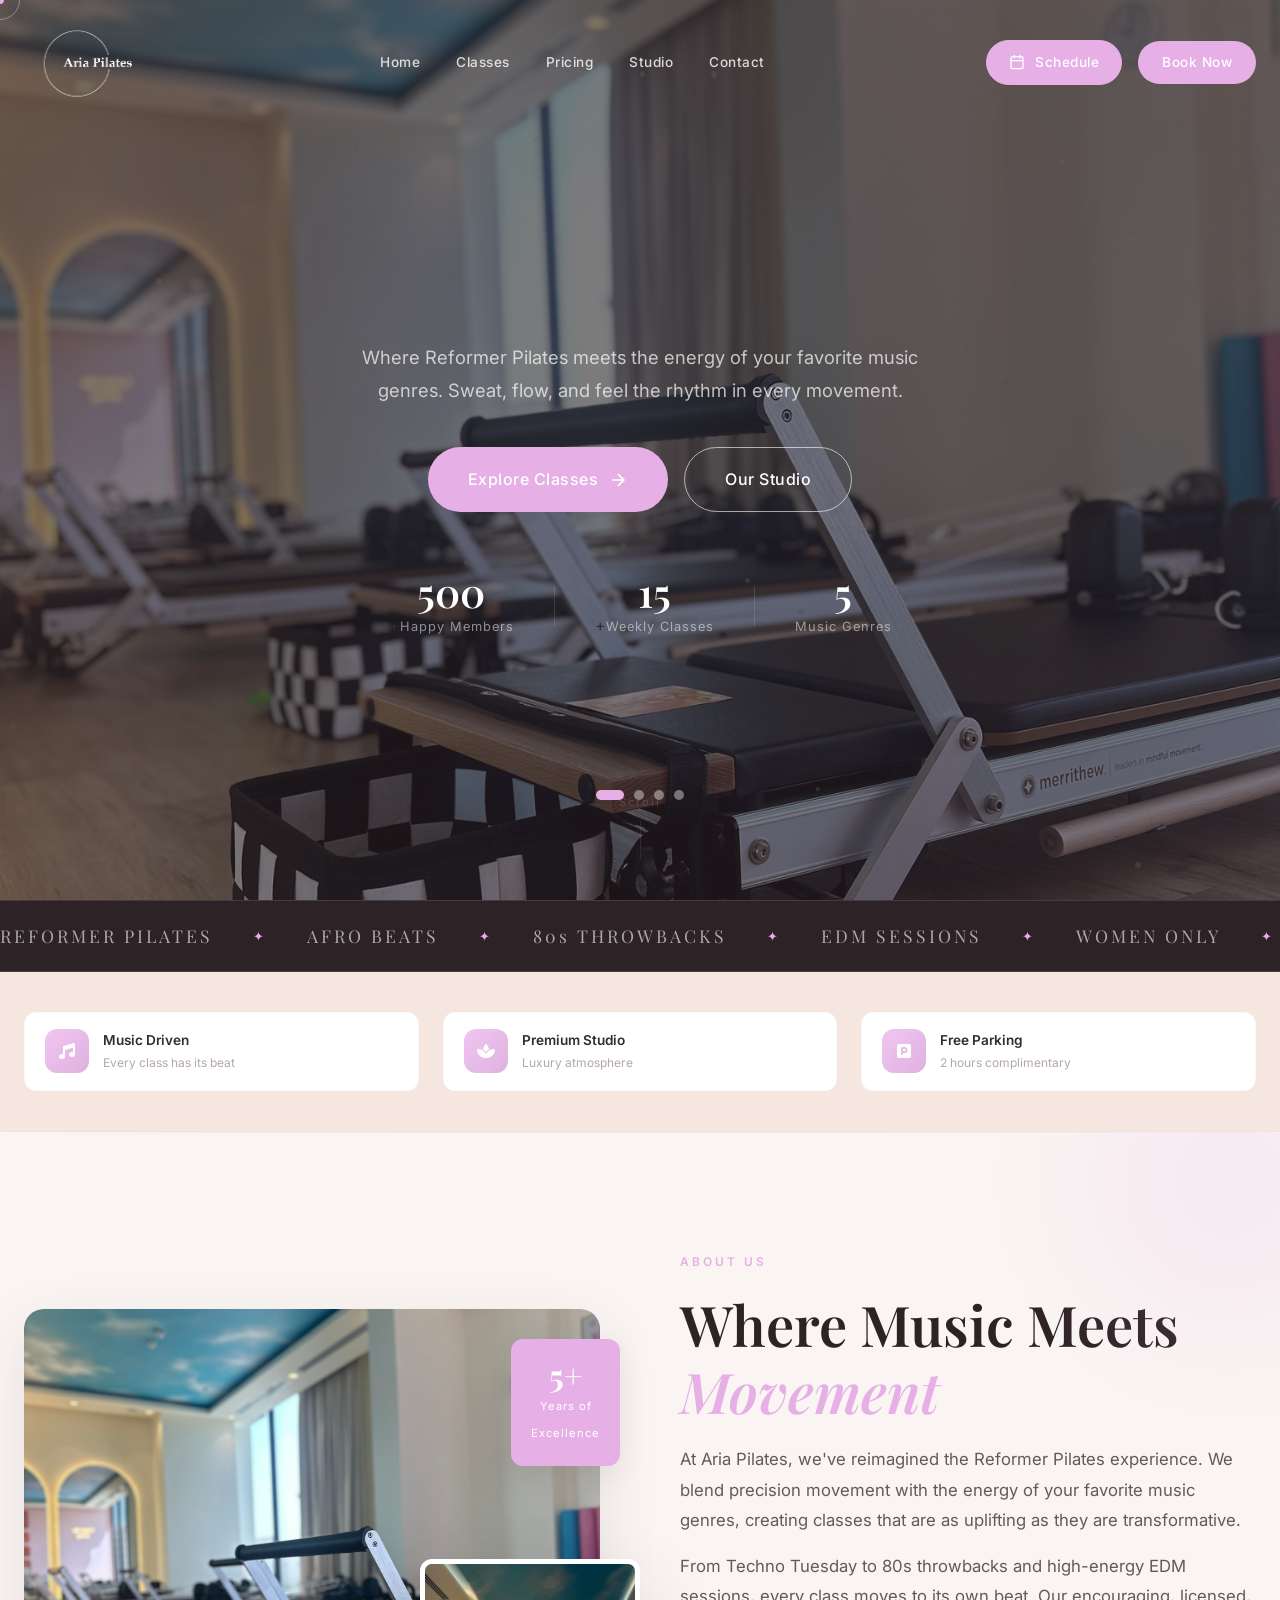
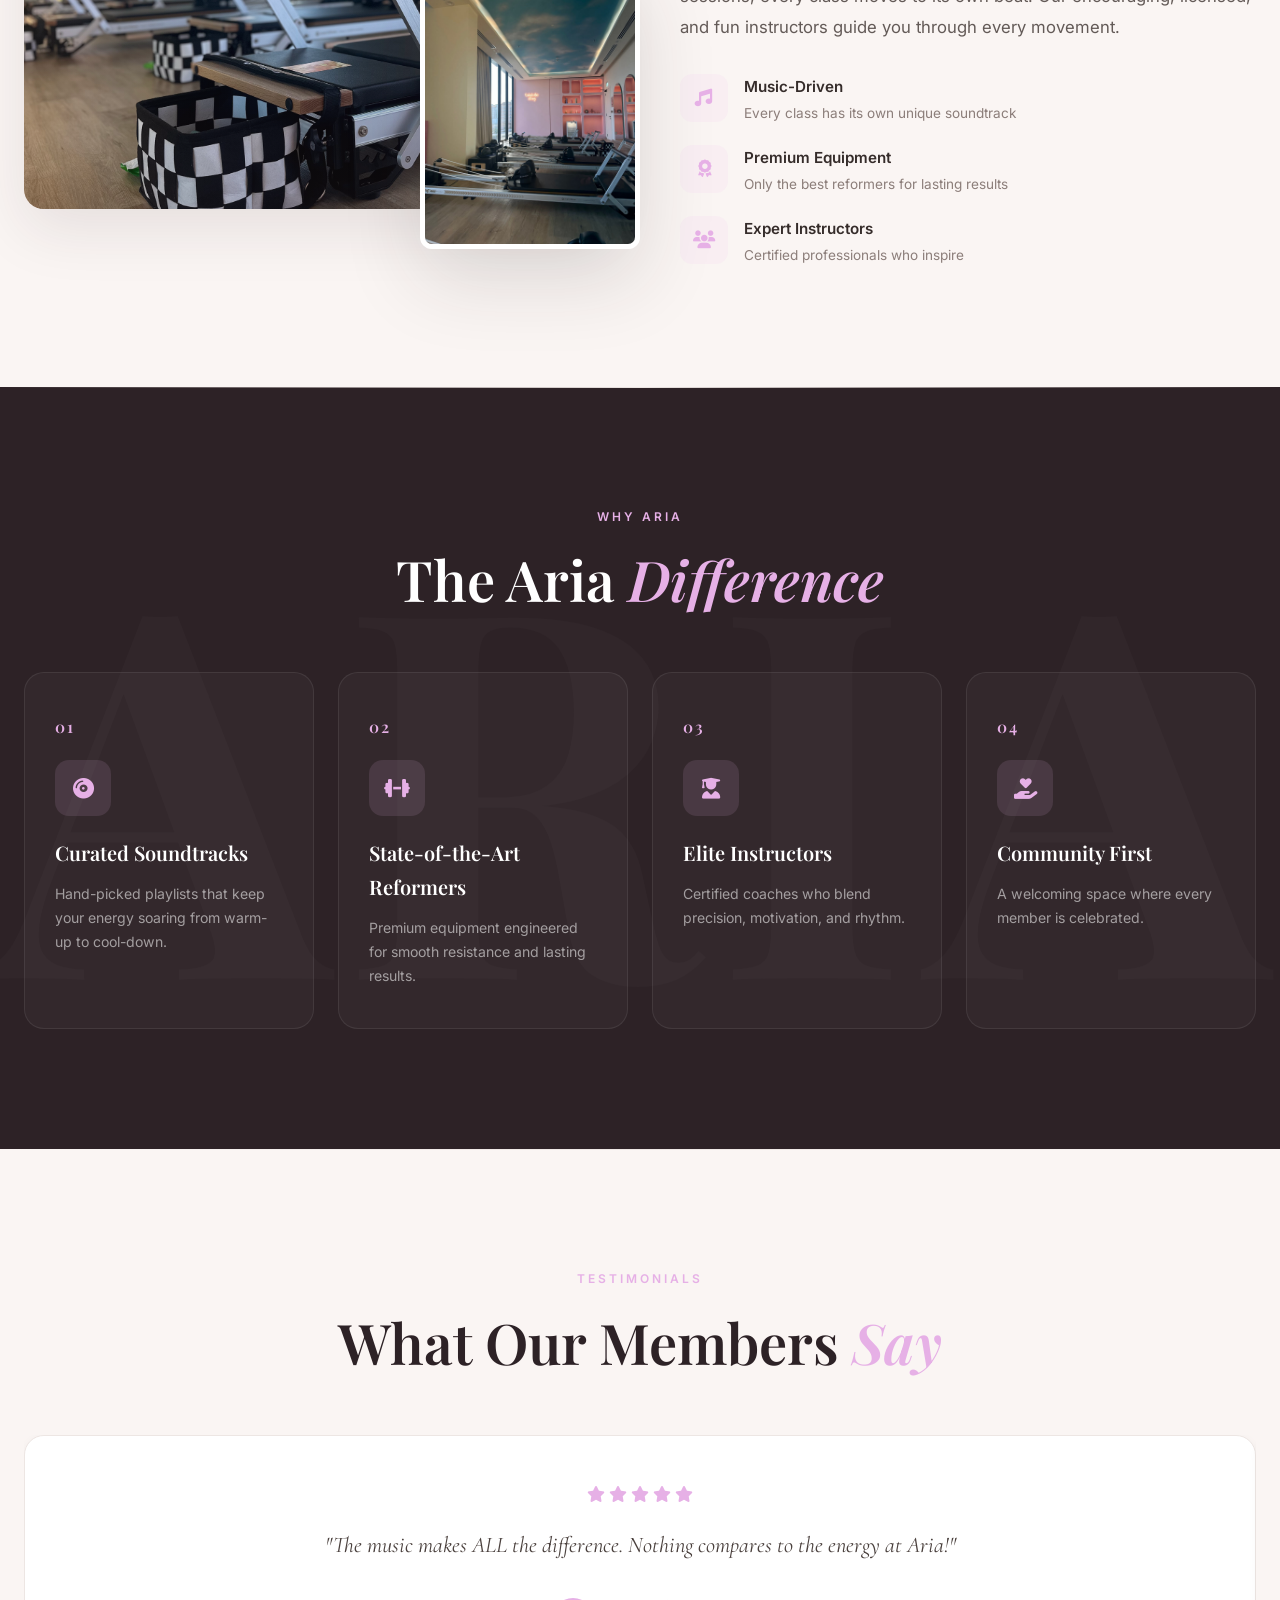
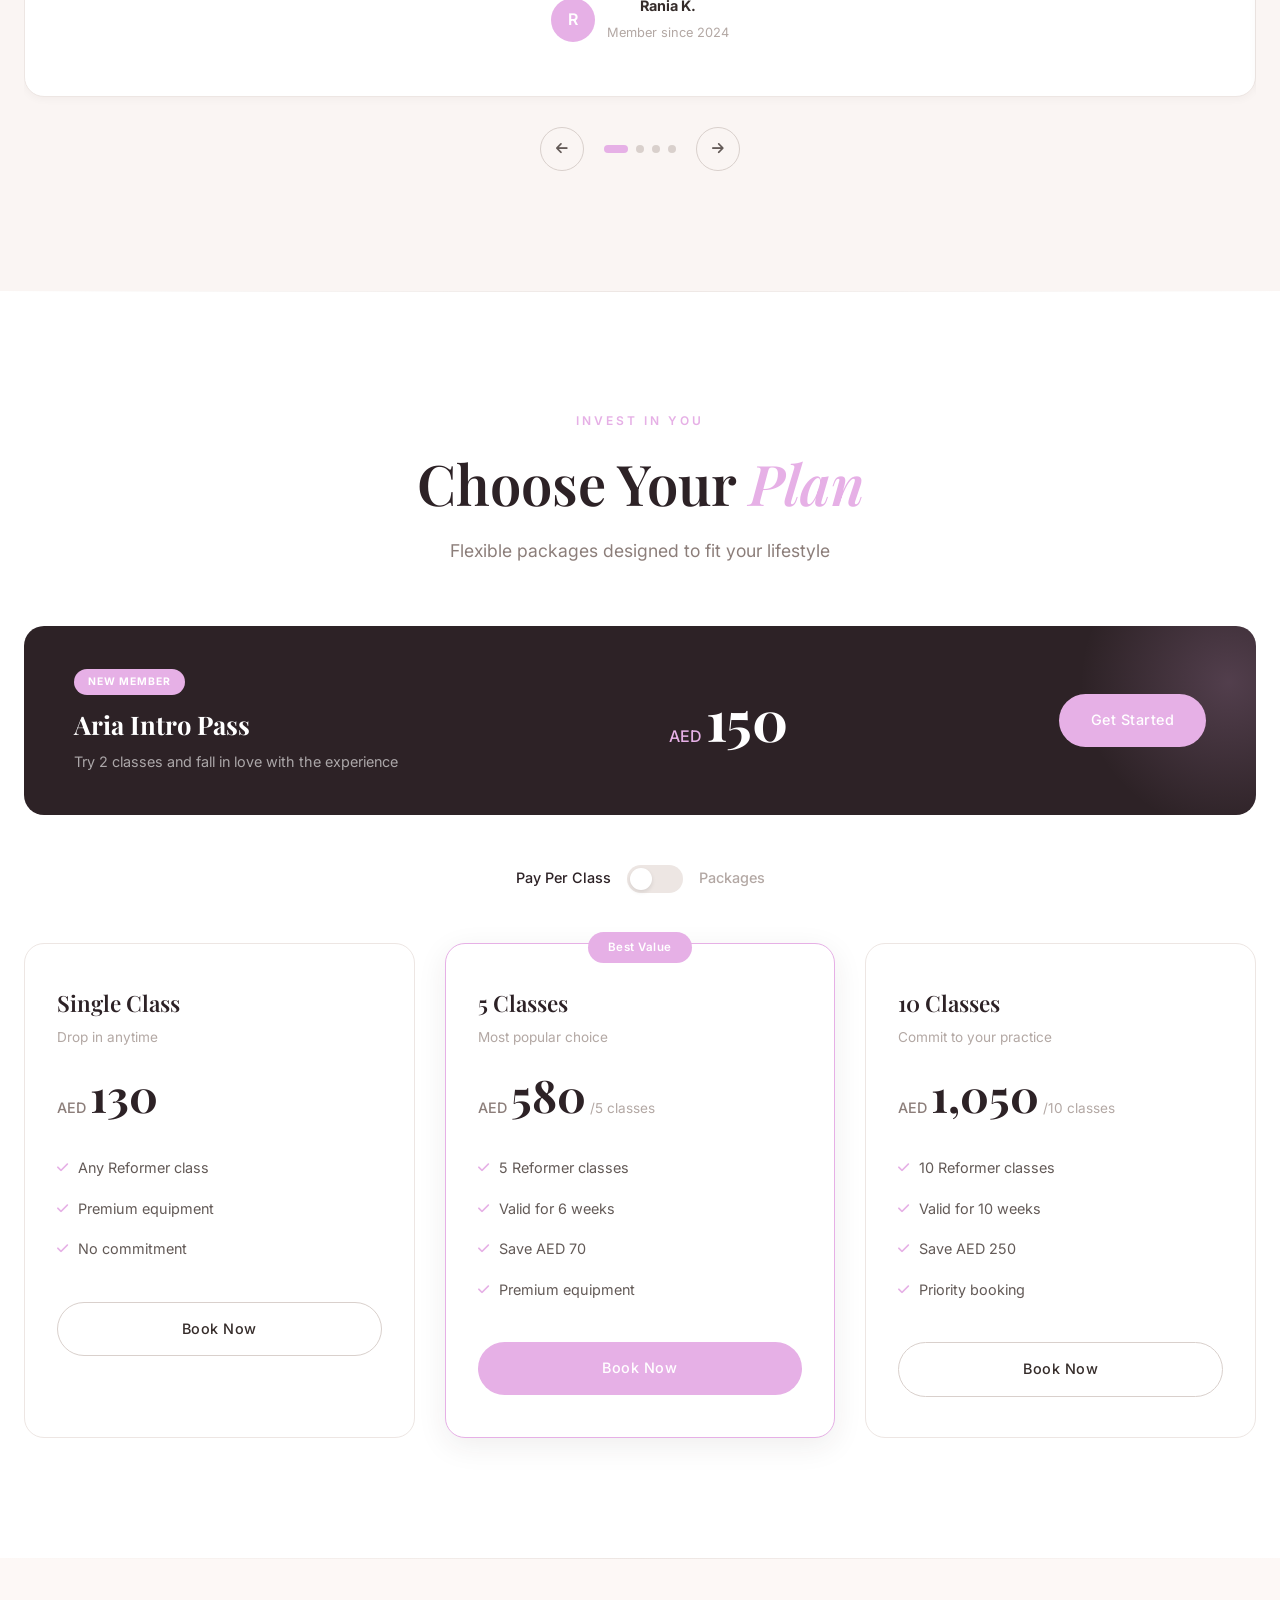
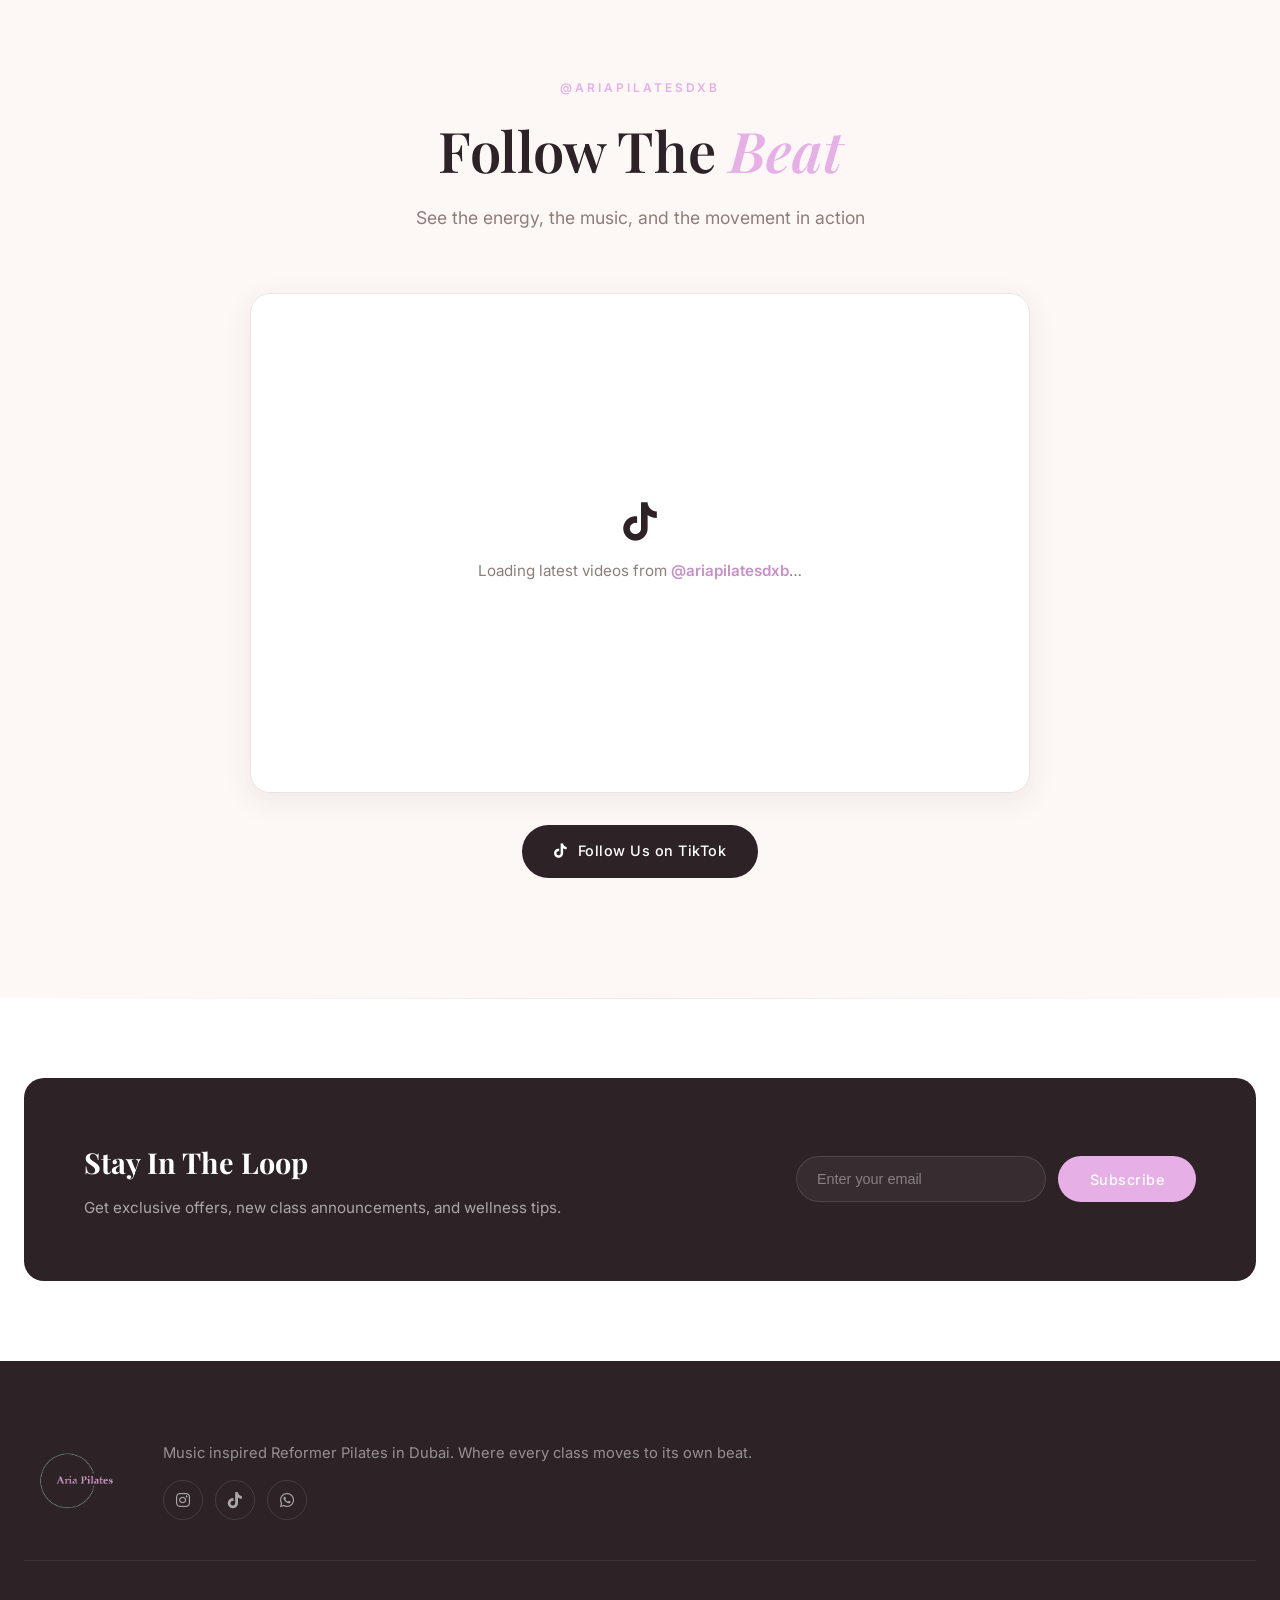
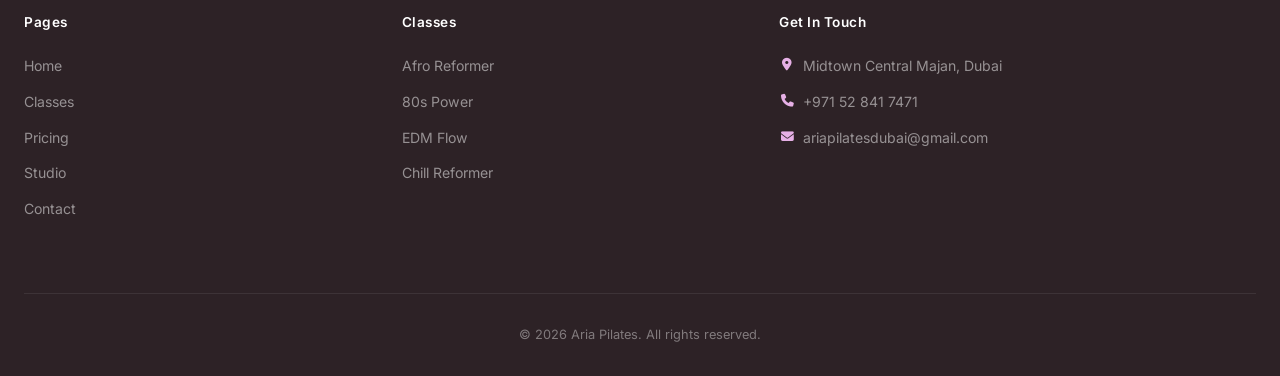
==== commit c1262cc3: "update the list of the recently edited files to include the following:" ====
--- a/index.html
+++ b/index.html
@@ -9,7 +9,7 @@
     <link rel="preconnect" href="https://fonts.gstatic.com" crossorigin>
     <link href="https://fonts.googleapis.com/css2?family=Playfair+Display:ital,wght@0,400;0,500;0,600;0,700;1,400;1,500&family=Inter:wght@300;400;500;600;700&family=Cormorant+Garamond:ital,wght@0,300;0,400;0,500;0,600;1,300;1,400&display=swap" rel="stylesheet">
     <link rel="stylesheet" href="https://cdnjs.cloudflare.com/ajax/libs/font-awesome/6.5.0/css/all.min.css">
-    <link rel="stylesheet" href="css/style.css">
+    <link rel="stylesheet" href="css/style.css?v=20260806">
     <link rel="stylesheet" href="css/animations.css">
 </head>
 <body>
--- a/css/style.css
+++ b/css/style.css
@@ -389,13 +389,12 @@
 
 /* Schedule button */
 .btn-schedule {
-    background: transparent;
+    background: var(--accent);
     color: var(--white);
     padding: 10px 22px;
     font-size: 0.85rem;
-    border: 1.5px solid rgba(255, 255, 255, 0.55);
-    box-shadow: inset 0 0 0 0 var(--accent);
-    transition: color 0.35s ease, box-shadow 0.4s ease, transform 0.3s ease, border-color 0.35s ease, background 0.35s ease;
+    border: 1.5px solid var(--accent);
+    transition: background 0.35s ease, transform 0.3s ease, border-color 0.35s ease, box-shadow 0.35s ease;
 }
 
 .btn-schedule svg {
@@ -405,10 +404,10 @@
 }
 
 .btn-schedule:hover {
-    color: var(--white);
-    border-color: var(--accent);
-    box-shadow: inset 0 -3.5em 0 0 var(--accent);
+    background: var(--accent-dark);
+    border-color: var(--accent-dark);
     transform: translateY(-2px);
+    box-shadow: 0 8px 25px rgba(230, 176, 230, 0.35);
 }
 
 .btn-schedule:hover svg {
@@ -417,11 +416,14 @@
 
 /* Scrolled navbar state */
 .navbar.scrolled .btn-schedule {
-    color: var(--primary);
+    background: var(--accent);
+    color: var(--white);
     border-color: var(--accent);
 }
 
 .navbar.scrolled .btn-schedule:hover {
+    background: var(--accent-dark);
+    border-color: var(--accent-dark);
     color: var(--white);
 }
 
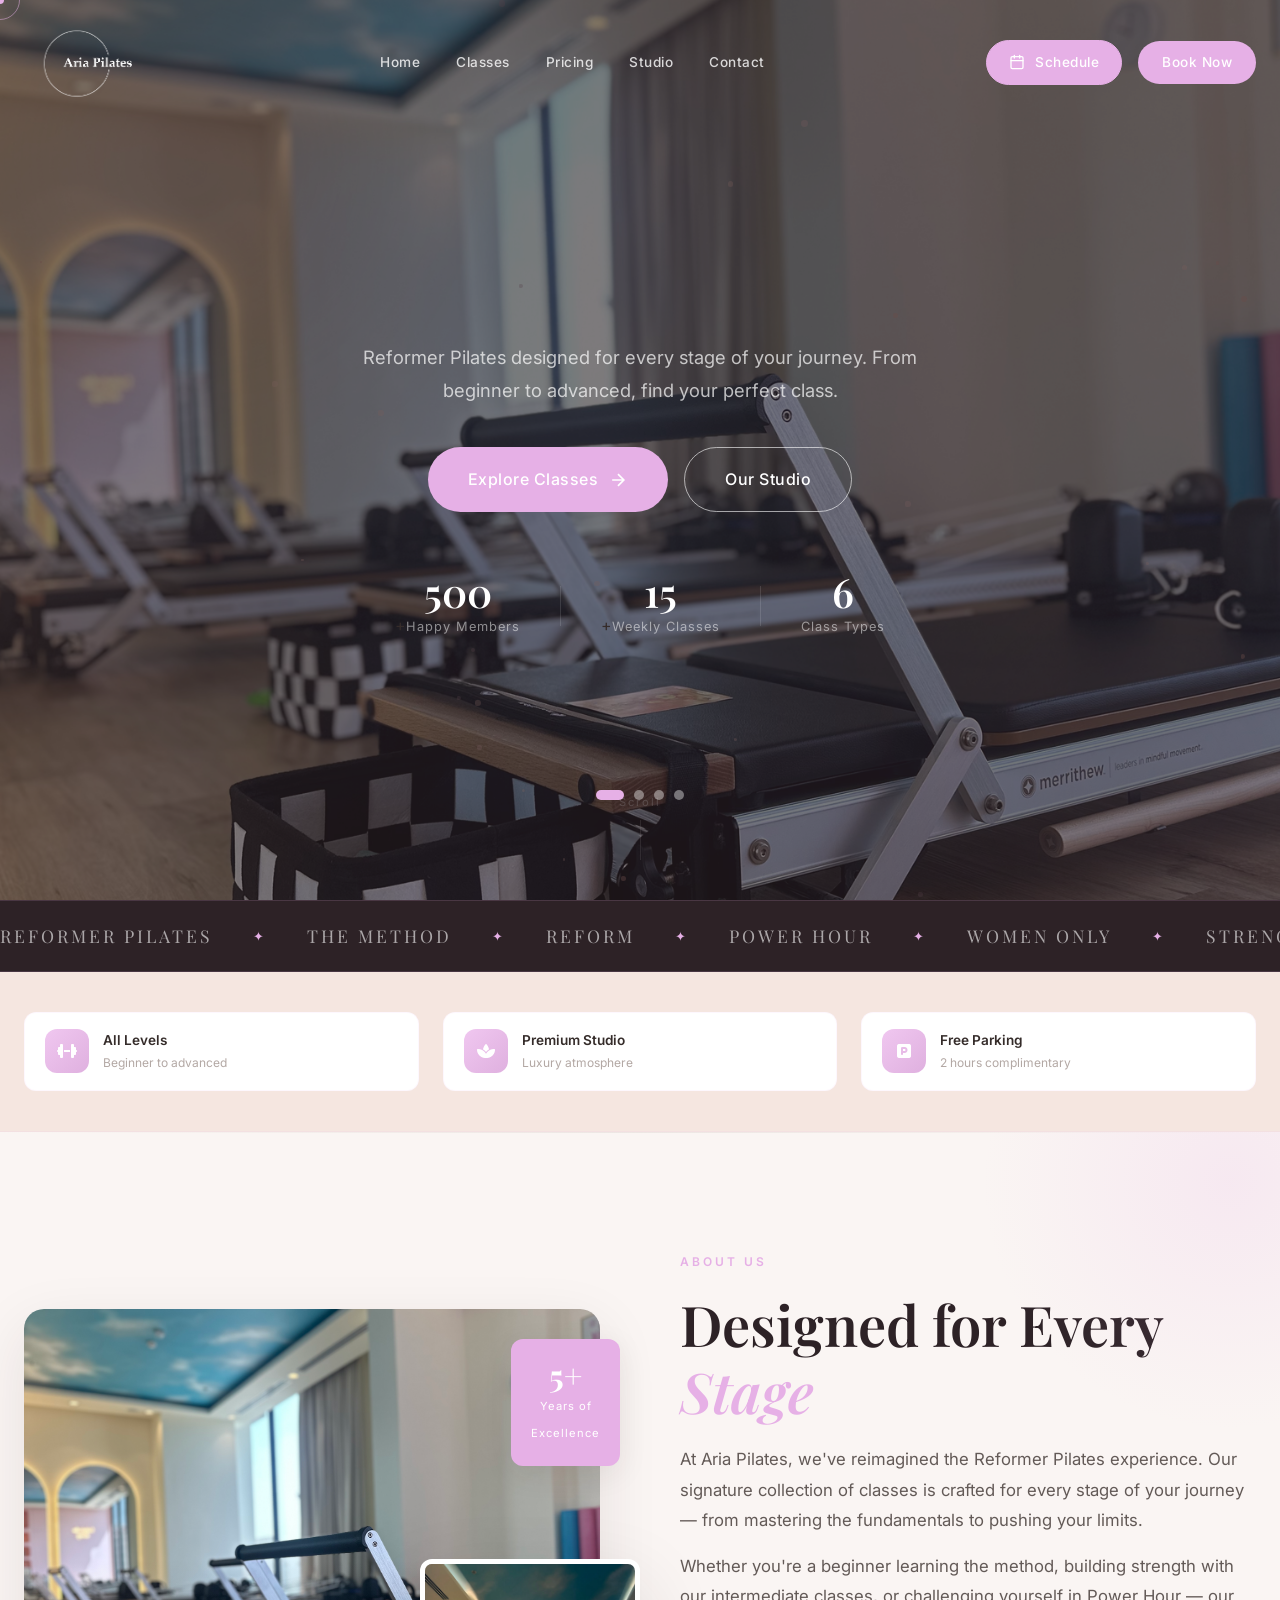
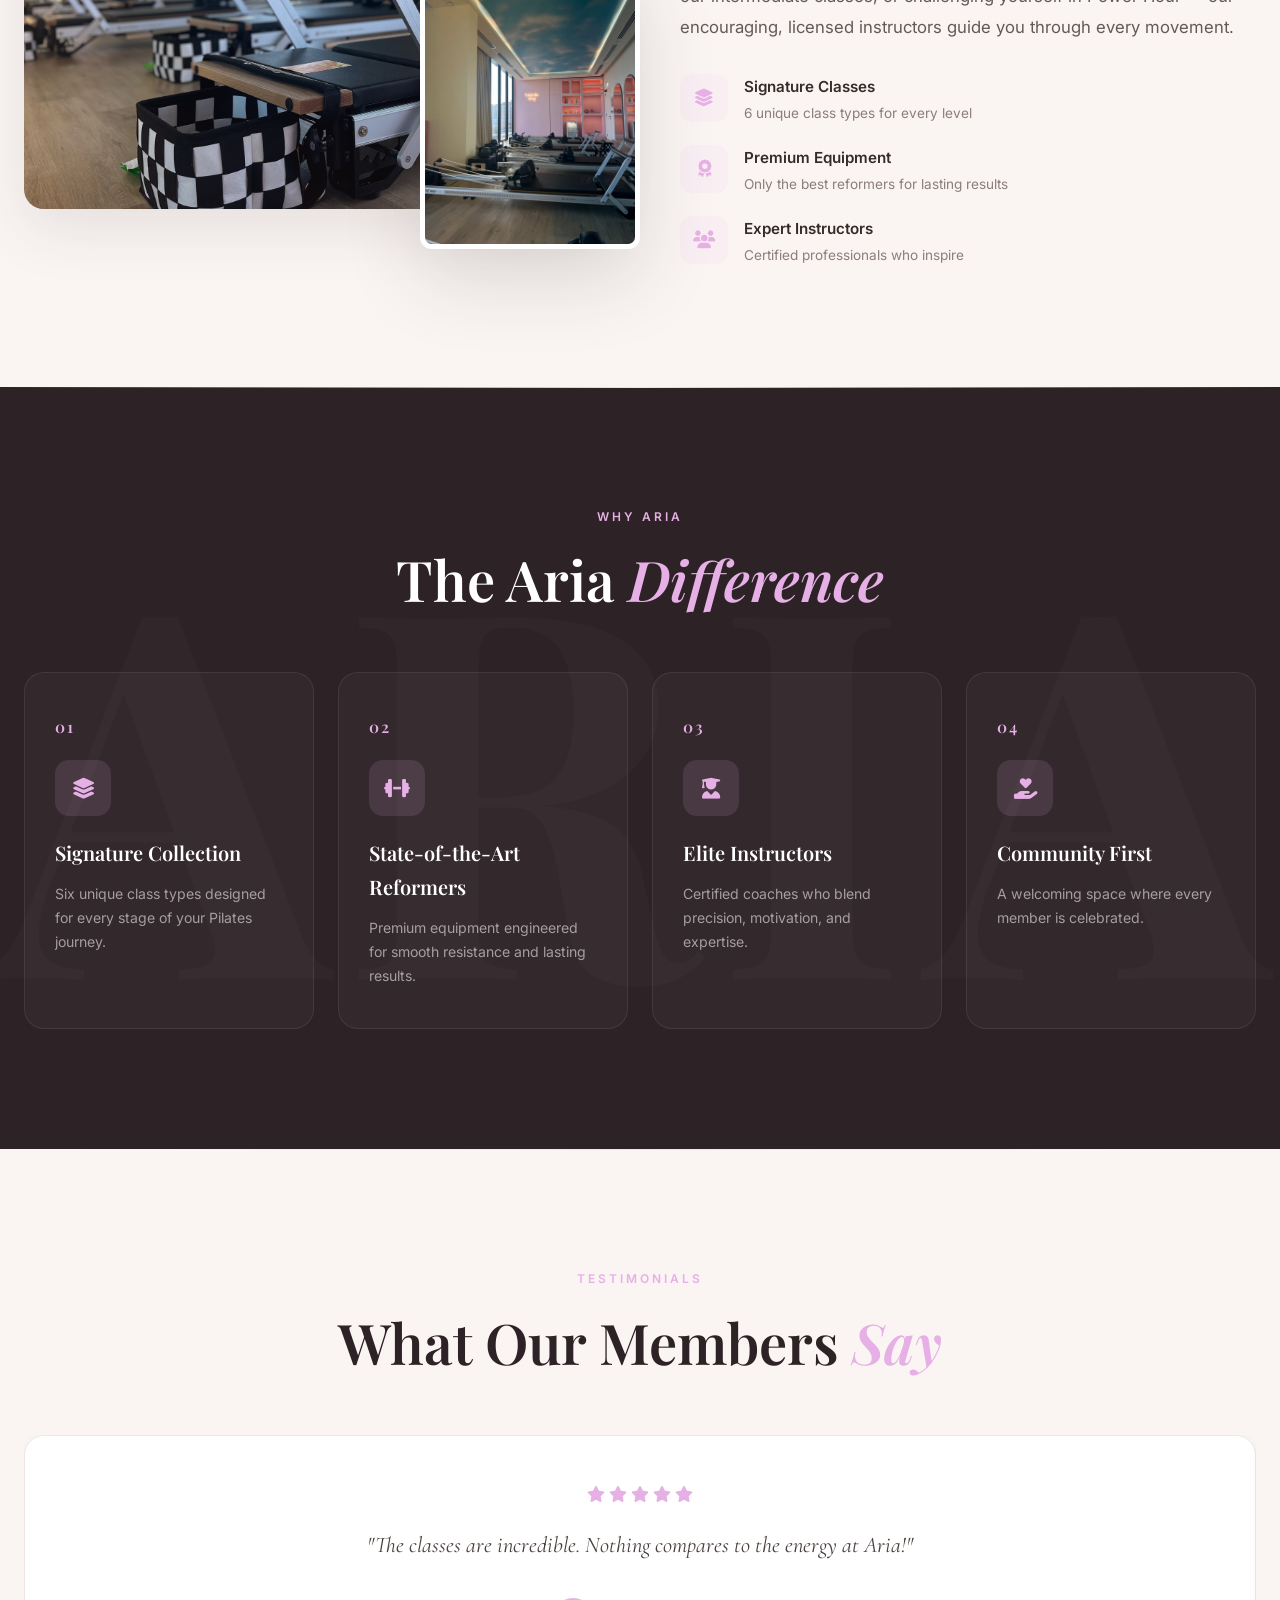
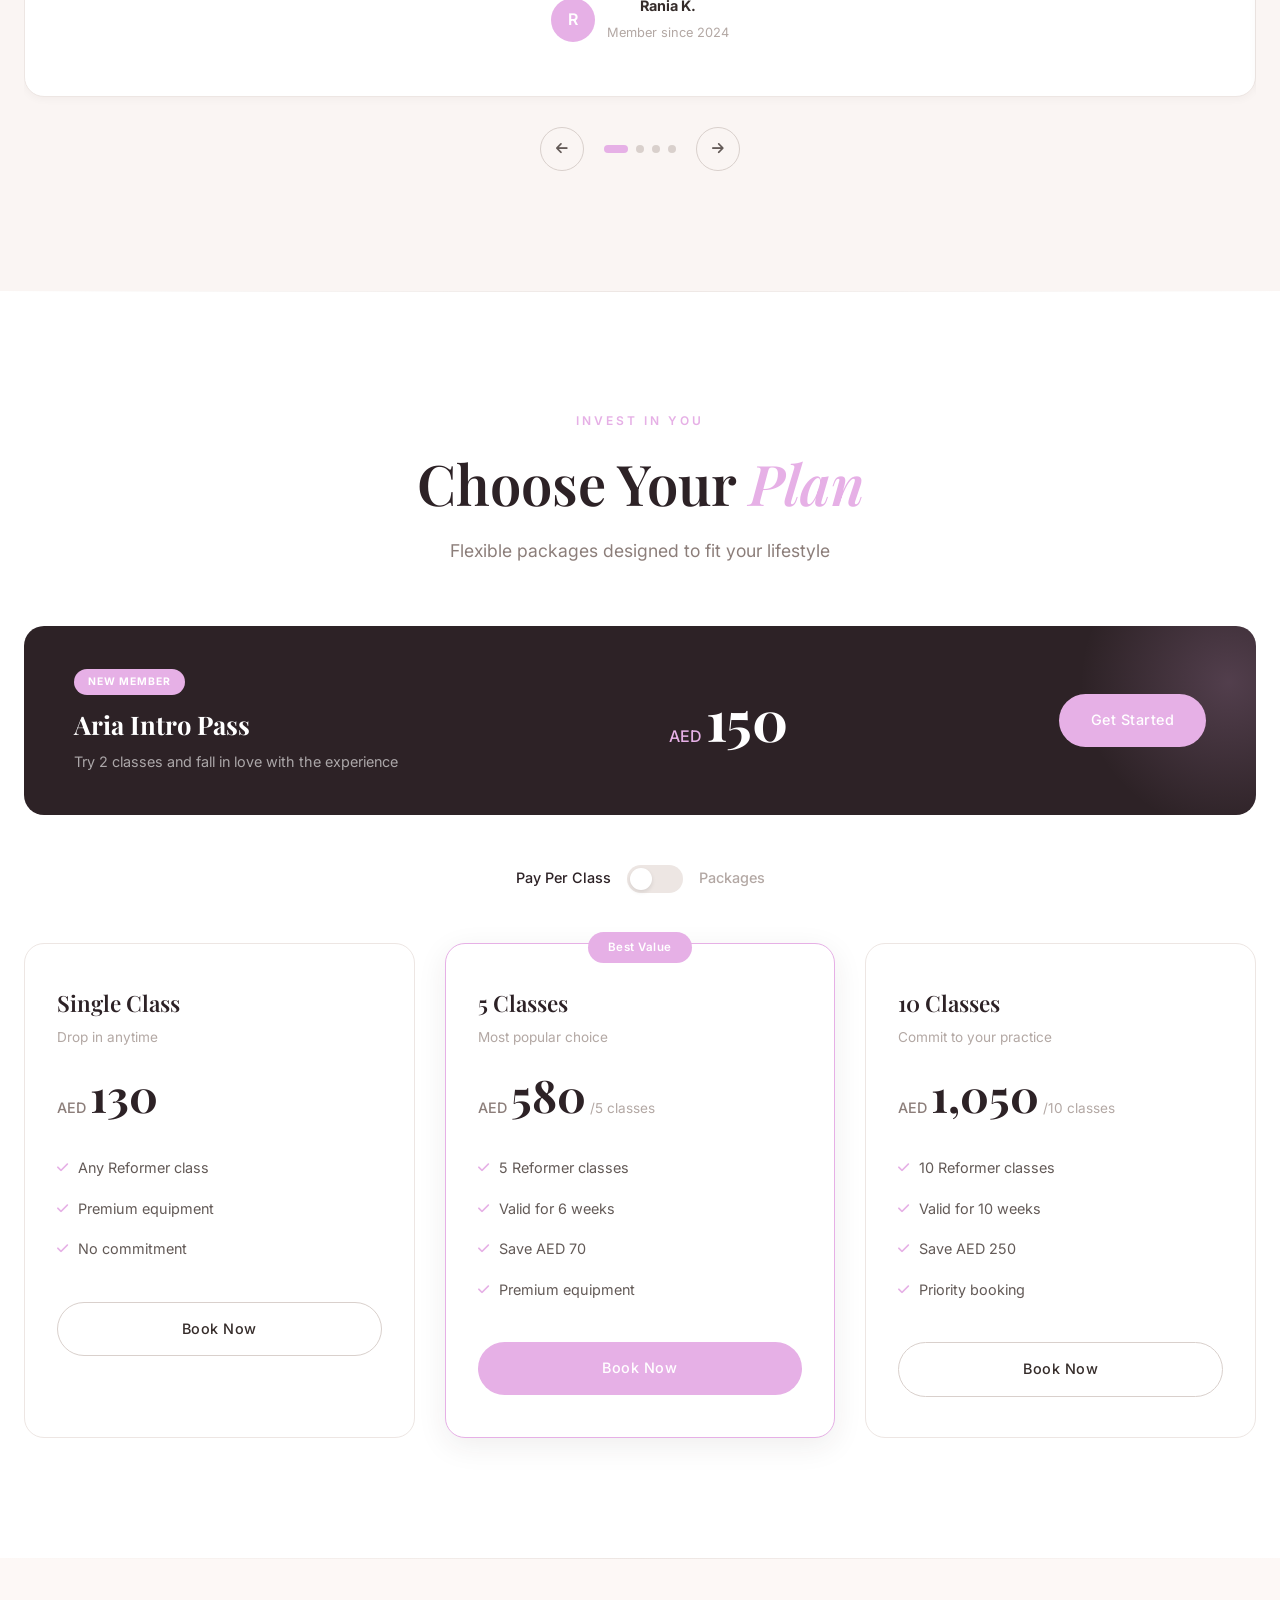
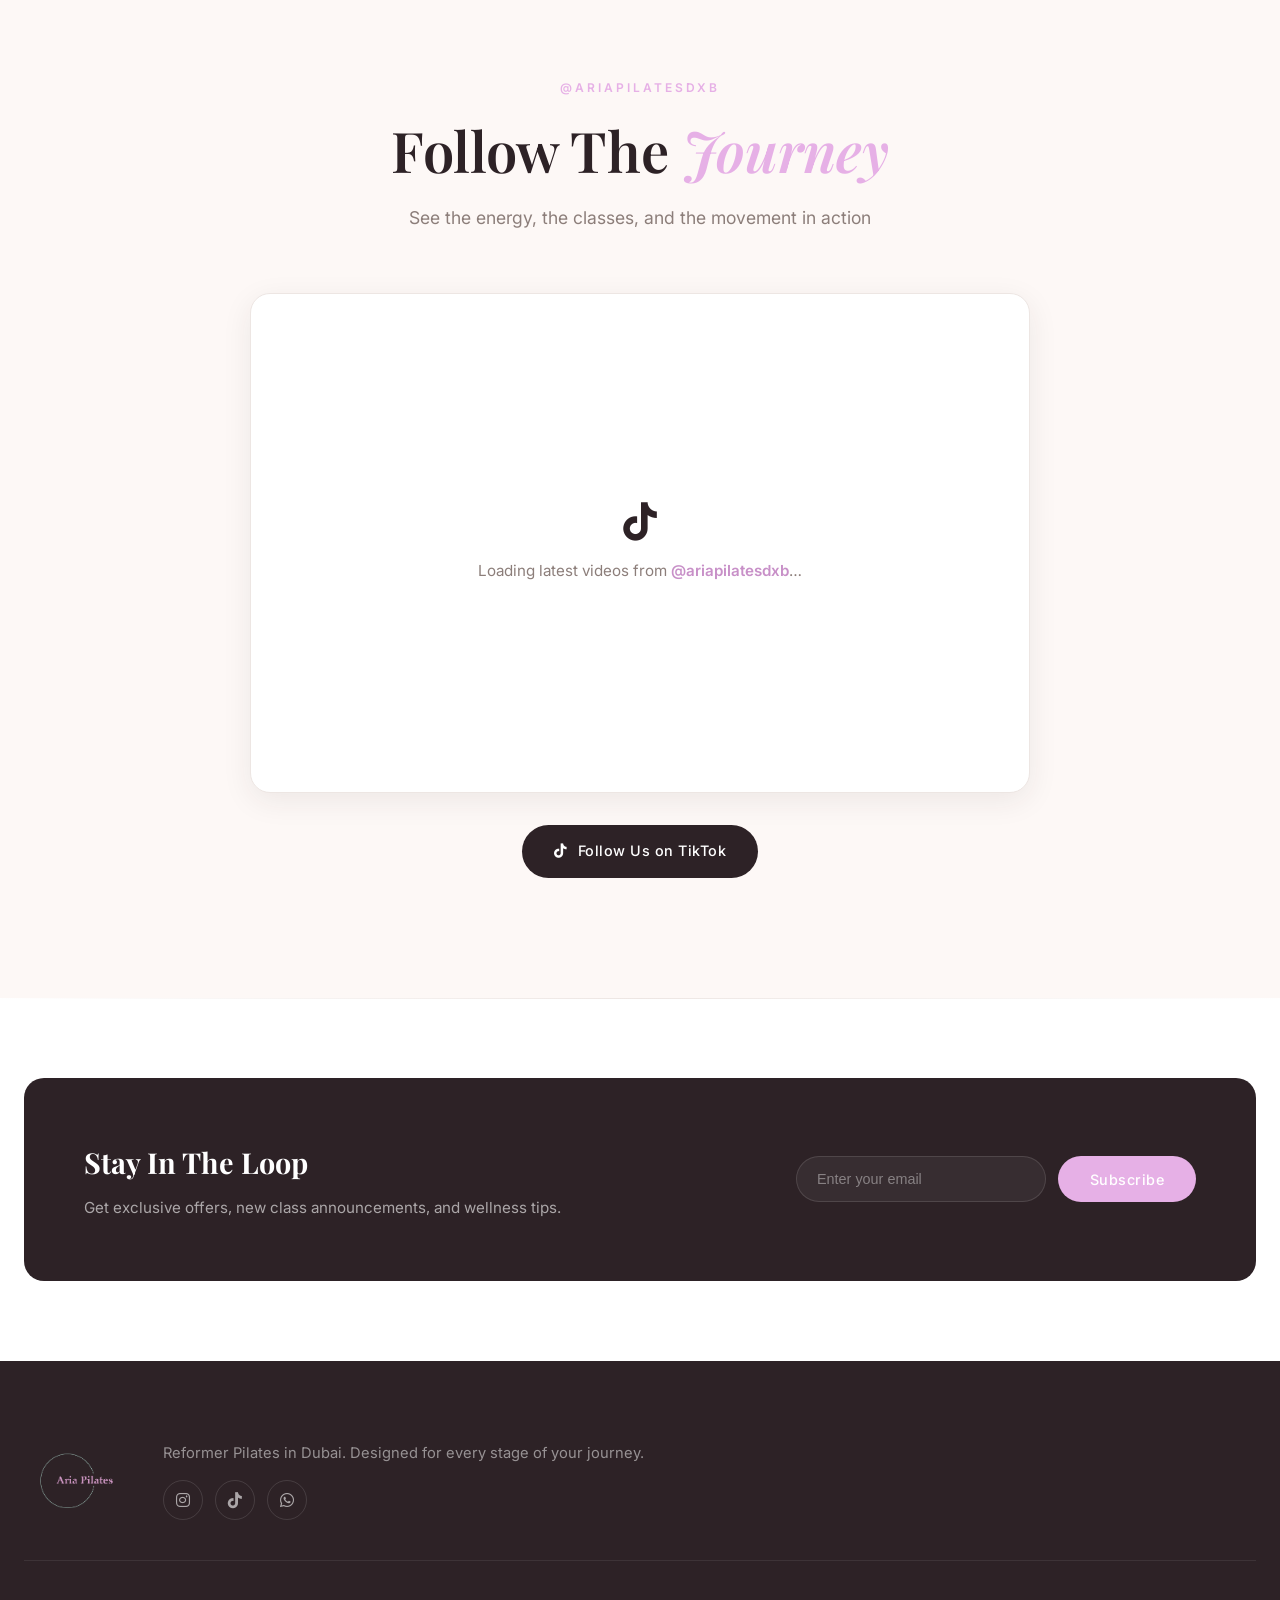
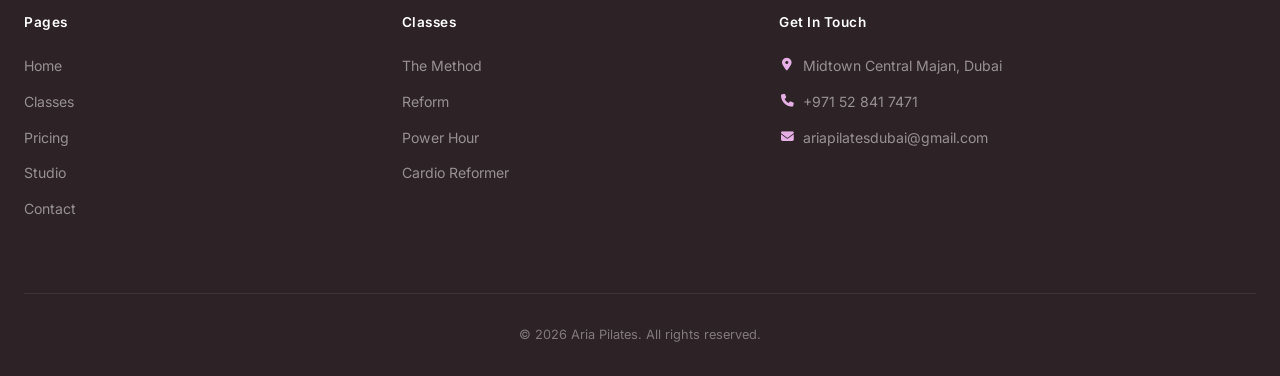
==== commit be5b3bf9: "update the classess names and remove music things" ====
--- a/index.html
+++ b/index.html
@@ -3,8 +3,8 @@
 <head>
     <meta charset="UTF-8">
     <meta name="viewport" content="width=device-width, initial-scale=1.0">
-    <title>Aria Pilates | Music Inspired Reformer Pilates Dubai</title>
-    <meta name="description" content="Aria Pilates - Women-Only Music Inspired Reformer Pilates Classes in Dubai.">
+    <title>Aria Pilates | Reformer Pilates Dubai</title>
+    <meta name="description" content="Aria Pilates - Women-Only Reformer Pilates Classes in Dubai. Designed for every stage of your journey.">
     <link rel="preconnect" href="https://fonts.googleapis.com">
     <link rel="preconnect" href="https://fonts.gstatic.com" crossorigin>
     <link href="https://fonts.googleapis.com/css2?family=Playfair+Display:ital,wght@0,400;0,500;0,600;0,700;1,400;1,500&family=Inter:wght@300;400;500;600;700&family=Cormorant+Garamond:ital,wght@0,300;0,400;0,500;0,600;1,300;1,400&display=swap" rel="stylesheet">
@@ -56,7 +56,7 @@
         <div class="hero-orbs"><div class="orb orb-1"></div><div class="orb orb-2"></div></div>
         <div class="hero-particles" id="particles"></div>
         <div class="hero-content">
-            <p class="hero-subtitle reveal-up" style="--delay: 0.2s">Where Reformer Pilates meets the energy of your favorite music genres. Sweat, flow, and feel the rhythm in every movement.</p>
+            <p class="hero-subtitle reveal-up" style="--delay: 0.2s">Reformer Pilates designed for every stage of your journey. From beginner to advanced, find your perfect class.</p>
             <div class="hero-cta reveal-up" style="--delay: 0.3s">
                 <a href="classes.html" class="btn btn-primary btn-lg magnetic">Explore Classes <svg width="20" height="20" viewBox="0 0 24 24" fill="none" stroke="currentColor" stroke-width="2"><path d="M5 12h14M12 5l7 7-7 7"/></svg></a>
                 <a href="studio.html" class="btn btn-outline btn-lg magnetic">Our Studio</a>
@@ -66,7 +66,7 @@
                 <div class="stat-divider"></div>
                 <div class="stat-item"><span class="stat-number" data-count="15">0</span>+<span class="stat-label">Weekly Classes</span></div>
                 <div class="stat-divider"></div>
-                <div class="stat-item"><span class="stat-number" data-count="5">0</span><span class="stat-label">Music Genres</span></div>
+                <div class="stat-item"><span class="stat-number" data-count="6">0</span><span class="stat-label">Class Types</span></div>
             </div>
         </div>
         <div class="hero-slider-dots" id="heroSliderDots">
@@ -79,11 +79,11 @@
     </section>
 
     <section class="marquee-section"><div class="marquee"><div class="marquee-content">
-        <span>REFORMER PILATES</span><span class="marquee-dot">✦</span><span>AFRO BEATS</span><span class="marquee-dot">✦</span><span>80s THROWBACKS</span><span class="marquee-dot">✦</span><span>EDM SESSIONS</span><span class="marquee-dot">✦</span><span>WOMEN ONLY</span><span class="marquee-dot">✦</span><span>STRENGTH</span><span class="marquee-dot">✦</span><span>FLEXIBILITY</span><span class="marquee-dot">✦</span><span>REFORMER PILATES</span><span class="marquee-dot">✦</span><span>AFRO BEATS</span><span class="marquee-dot">✦</span><span>80s THROWBACKS</span><span class="marquee-dot">✦</span><span>EDM SESSIONS</span><span class="marquee-dot">✦</span><span>WOMEN ONLY</span><span class="marquee-dot">✦</span><span>STRENGTH</span><span class="marquee-dot">✦</span><span>FLEXIBILITY</span><span class="marquee-dot">✦</span>
+        <span>REFORMER PILATES</span><span class="marquee-dot">✦</span><span>THE METHOD</span><span class="marquee-dot">✦</span><span>REFORM</span><span class="marquee-dot">✦</span><span>POWER HOUR</span><span class="marquee-dot">✦</span><span>WOMEN ONLY</span><span class="marquee-dot">✦</span><span>STRENGTH</span><span class="marquee-dot">✦</span><span>FLEXIBILITY</span><span class="marquee-dot">✦</span><span>REFORMER PILATES</span><span class="marquee-dot">✦</span><span>CARDIO REFORMER</span><span class="marquee-dot">✦</span><span>STRETCH &amp; RESTORE</span><span class="marquee-dot">✦</span><span>PRENATAL</span><span class="marquee-dot">✦</span><span>WOMEN ONLY</span><span class="marquee-dot">✦</span><span>STRENGTH</span><span class="marquee-dot">✦</span><span>FLEXIBILITY</span><span class="marquee-dot">✦</span>
     </div></div></section>
 
     <section class="benefits-strip"><div class="container"><div class="benefits-grid">
-        <div class="benefit-item"><div class="benefit-icon-wrap"><i class="fas fa-music"></i></div><div class="benefit-text"><h4>Music Driven</h4><p>Every class has its beat</p></div></div>
+        <div class="benefit-item"><div class="benefit-icon-wrap"><i class="fas fa-dumbbell"></i></div><div class="benefit-text"><h4>All Levels</h4><p>Beginner to advanced</p></div></div>
         <div class="benefit-item"><div class="benefit-icon-wrap"><i class="fas fa-spa"></i></div><div class="benefit-text"><h4>Premium Studio</h4><p>Luxury atmosphere</p></div></div>
         <div class="benefit-item"><div class="benefit-icon-wrap"><i class="fas fa-parking"></i></div><div class="benefit-text"><h4>Free Parking</h4><p>2 hours complimentary</p></div></div>
     </div></div></section>
@@ -97,11 +97,11 @@
         </div>
         <div class="about-content">
             <div class="section-label reveal-up">About Us</div>
-            <h2 class="section-title reveal-up" style="--delay: 0.1s">Where Music Meets<br><em>Movement</em></h2>
-            <p class="about-text reveal-up" style="--delay: 0.2s">At Aria Pilates, we've reimagined the Reformer Pilates experience. We blend precision movement with the energy of your favorite music genres, creating classes that are as uplifting as they are transformative.</p>
-            <p class="about-text reveal-up" style="--delay: 0.3s">From Techno Tuesday to 80s throwbacks and high-energy EDM sessions, every class moves to its own beat. Our encouraging, licensed, and fun instructors guide you through every movement.</p>
+            <h2 class="section-title reveal-up" style="--delay: 0.1s">Designed for Every<br><em>Stage</em></h2>
+            <p class="about-text reveal-up" style="--delay: 0.2s">At Aria Pilates, we've reimagined the Reformer Pilates experience. Our signature collection of classes is crafted for every stage of your journey — from mastering the fundamentals to pushing your limits.</p>
+            <p class="about-text reveal-up" style="--delay: 0.3s">Whether you're a beginner learning the method, building strength with our intermediate classes, or challenging yourself in Power Hour — our encouraging, licensed instructors guide you through every movement.</p>
             <div class="about-features reveal-up" style="--delay: 0.4s">
-                <div class="feature-item"><div class="feature-icon"><i class="fas fa-music"></i></div><div><h4>Music-Driven</h4><p>Every class has its own unique soundtrack</p></div></div>
+                <div class="feature-item"><div class="feature-icon"><i class="fas fa-layer-group"></i></div><div><h4>Signature Classes</h4><p>6 unique class types for every level</p></div></div>
                 <div class="feature-item"><div class="feature-icon"><i class="fas fa-award"></i></div><div><h4>Premium Equipment</h4><p>Only the best reformers for lasting results</p></div></div>
                 <div class="feature-item"><div class="feature-icon"><i class="fas fa-users"></i></div><div><h4>Expert Instructors</h4><p>Certified professionals who inspire</p></div></div>
             </div>
@@ -115,9 +115,9 @@
             <h2 class="section-title reveal-up" style="--delay: 0.1s">The Aria <em>Difference</em></h2>
         </div>
         <div class="whyus-grid">
-            <div class="whyus-card reveal-up" style="--delay: 0.1s"><div class="whyus-number">01</div><div class="whyus-icon"><i class="fas fa-compact-disc"></i></div><h3>Curated Soundtracks</h3><p>Hand-picked playlists that keep your energy soaring from warm-up to cool-down.</p></div>
+            <div class="whyus-card reveal-up" style="--delay: 0.1s"><div class="whyus-number">01</div><div class="whyus-icon"><i class="fas fa-layer-group"></i></div><h3>Signature Collection</h3><p>Six unique class types designed for every stage of your Pilates journey.</p></div>
             <div class="whyus-card reveal-up" style="--delay: 0.2s"><div class="whyus-number">02</div><div class="whyus-icon"><i class="fas fa-dumbbell"></i></div><h3>State-of-the-Art Reformers</h3><p>Premium equipment engineered for smooth resistance and lasting results.</p></div>
-            <div class="whyus-card reveal-up" style="--delay: 0.3s"><div class="whyus-number">03</div><div class="whyus-icon"><i class="fas fa-user-graduate"></i></div><h3>Elite Instructors</h3><p>Certified coaches who blend precision, motivation, and rhythm.</p></div>
+            <div class="whyus-card reveal-up" style="--delay: 0.3s"><div class="whyus-number">03</div><div class="whyus-icon"><i class="fas fa-user-graduate"></i></div><h3>Elite Instructors</h3><p>Certified coaches who blend precision, motivation, and expertise.</p></div>
             <div class="whyus-card reveal-up" style="--delay: 0.4s"><div class="whyus-number">04</div><div class="whyus-icon"><i class="fas fa-hand-holding-heart"></i></div><h3>Community First</h3><p>A welcoming space where every member is celebrated.</p></div>
         </div>
     </div></section>
@@ -127,9 +127,9 @@
         <div class="section-header text-center"><div class="section-label reveal-up">Testimonials</div><h2 class="section-title reveal-up" style="--delay: 0.1s">What Our Members <em>Say</em></h2></div>
         <div class="testimonials-slider reveal-up" style="--delay: 0.2s">
             <div class="testimonial-track" id="testimonialTrack">
-                <div class="testimonial-card"><div class="testimonial-stars"><i class="fas fa-star"></i><i class="fas fa-star"></i><i class="fas fa-star"></i><i class="fas fa-star"></i><i class="fas fa-star"></i></div><p>"The music makes ALL the difference. Nothing compares to the energy at Aria!"</p><div class="testimonial-author"><div class="author-avatar">R</div><div><strong>Rania K.</strong><span>Member since 2024</span></div></div></div>
+                <div class="testimonial-card"><div class="testimonial-stars"><i class="fas fa-star"></i><i class="fas fa-star"></i><i class="fas fa-star"></i><i class="fas fa-star"></i><i class="fas fa-star"></i></div><p>"The classes are incredible. Nothing compares to the energy at Aria!"</p><div class="testimonial-author"><div class="author-avatar">R</div><div><strong>Rania K.</strong><span>Member since 2024</span></div></div></div>
                 <div class="testimonial-card"><div class="testimonial-stars"><i class="fas fa-star"></i><i class="fas fa-star"></i><i class="fas fa-star"></i><i class="fas fa-star"></i><i class="fas fa-star"></i></div><p>"I've never enjoyed working out until I found Aria. Total game changer."</p><div class="testimonial-author"><div class="author-avatar">S</div><div><strong>Sophie M.</strong><span>Member since 2023</span></div></div></div>
-                <div class="testimonial-card"><div class="testimonial-stars"><i class="fas fa-star"></i><i class="fas fa-star"></i><i class="fas fa-star"></i><i class="fas fa-star"></i><i class="fas fa-star"></i></div><p>"Beautiful studio, amazing equipment. The 80s class is so much fun!"</p><div class="testimonial-author"><div class="author-avatar">A</div><div><strong>Aisha L.</strong><span>Member since 2024</span></div></div></div>
+                <div class="testimonial-card"><div class="testimonial-stars"><i class="fas fa-star"></i><i class="fas fa-star"></i><i class="fas fa-star"></i><i class="fas fa-star"></i><i class="fas fa-star"></i></div><p>"Beautiful studio, amazing equipment. The Power Hour class is so much fun!"</p><div class="testimonial-author"><div class="author-avatar">A</div><div><strong>Aisha L.</strong><span>Member since 2024</span></div></div></div>
                 <div class="testimonial-card"><div class="testimonial-stars"><i class="fas fa-star"></i><i class="fas fa-star"></i><i class="fas fa-star"></i><i class="fas fa-star"></i><i class="fas fa-star"></i></div><p>"As someone new to Pilates, the team made me feel so welcome. Now I'm hooked!"</p><div class="testimonial-author"><div class="author-avatar">N</div><div><strong>Noor A.</strong><span>Member since 2025</span></div></div></div>
             </div>
             <div class="testimonial-nav"><button class="test-prev" aria-label="Previous"><i class="fas fa-arrow-left"></i></button><div class="test-dots" id="testDots"></div><button class="test-next" aria-label="Next"><i class="fas fa-arrow-right"></i></button></div>
@@ -164,8 +164,8 @@
         <div class="container">
             <div class="section-header text-center">
                 <div class="section-label reveal-up">@ariapilatesdxb</div>
-                <h2 class="section-title reveal-up" style="--delay: 0.1s">Follow The <em>Beat</em></h2>
-                <p class="section-subtitle reveal-up" style="--delay: 0.2s">See the energy, the music, and the movement in action</p>
+                <h2 class="section-title reveal-up" style="--delay: 0.1s">Follow The <em>Journey</em></h2>
+                <p class="section-subtitle reveal-up" style="--delay: 0.2s">See the energy, the classes, and the movement in action</p>
             </div>
             <div class="tiktok-feed-wrap reveal-up" style="--delay: 0.3s">
                 <div class="tiktok-feed-frame">
@@ -197,7 +197,7 @@
             <div class="footer-logo-row">
                 <img src="images/aria-pilates%20logo-01.png" alt="Aria Pilates" class="footer-logo-img">
                 <div class="footer-logo-text">
-                    <p>Music inspired Reformer Pilates in Dubai. Where every class moves to its own beat.</p>
+                    <p>Reformer Pilates in Dubai. Designed for every stage of your journey.</p>
                     <div class="footer-social">
                         <a href="https://www.instagram.com/ariapilatesdxb/" target="_blank" rel="noopener" aria-label="Instagram"><i class="fab fa-instagram"></i></a>
                         <a href="https://www.tiktok.com/@ariapilatesdxb" target="_blank" rel="noopener" aria-label="TikTok"><i class="fab fa-tiktok"></i></a>
@@ -208,7 +208,7 @@
         </div>
         <div class="footer-grid">
             <div class="footer-links"><h4>Pages</h4><a href="index.html">Home</a><a href="classes.html">Classes</a><a href="pricing.html">Pricing</a><a href="studio.html">Studio</a><a href="contact.html">Contact</a></div>
-            <div class="footer-links"><h4>Classes</h4><a href="classes.html">Afro Reformer</a><a href="classes.html">80s Power</a><a href="classes.html">EDM Flow</a><a href="classes.html">Chill Reformer</a></div>
+            <div class="footer-links"><h4>Classes</h4><a href="classes.html">The Method</a><a href="classes.html">Reform</a><a href="classes.html">Power Hour</a><a href="classes.html">Cardio Reformer</a></div>
             <div class="footer-links"><h4>Get In Touch</h4><a href="contact.html"><i class="fas fa-map-marker-alt"></i> Midtown Central Majan, Dubai</a><a href="tel:+971528417471"><i class="fas fa-phone"></i> +971 52 841 7471</a><a href="mailto:ariapilatesdubai@gmail.com"><i class="fas fa-envelope"></i> ariapilatesdubai@gmail.com</a></div>
         </div>
         <div class="footer-bottom"><p>&copy; 2026 Aria Pilates. All rights reserved.</p></div>
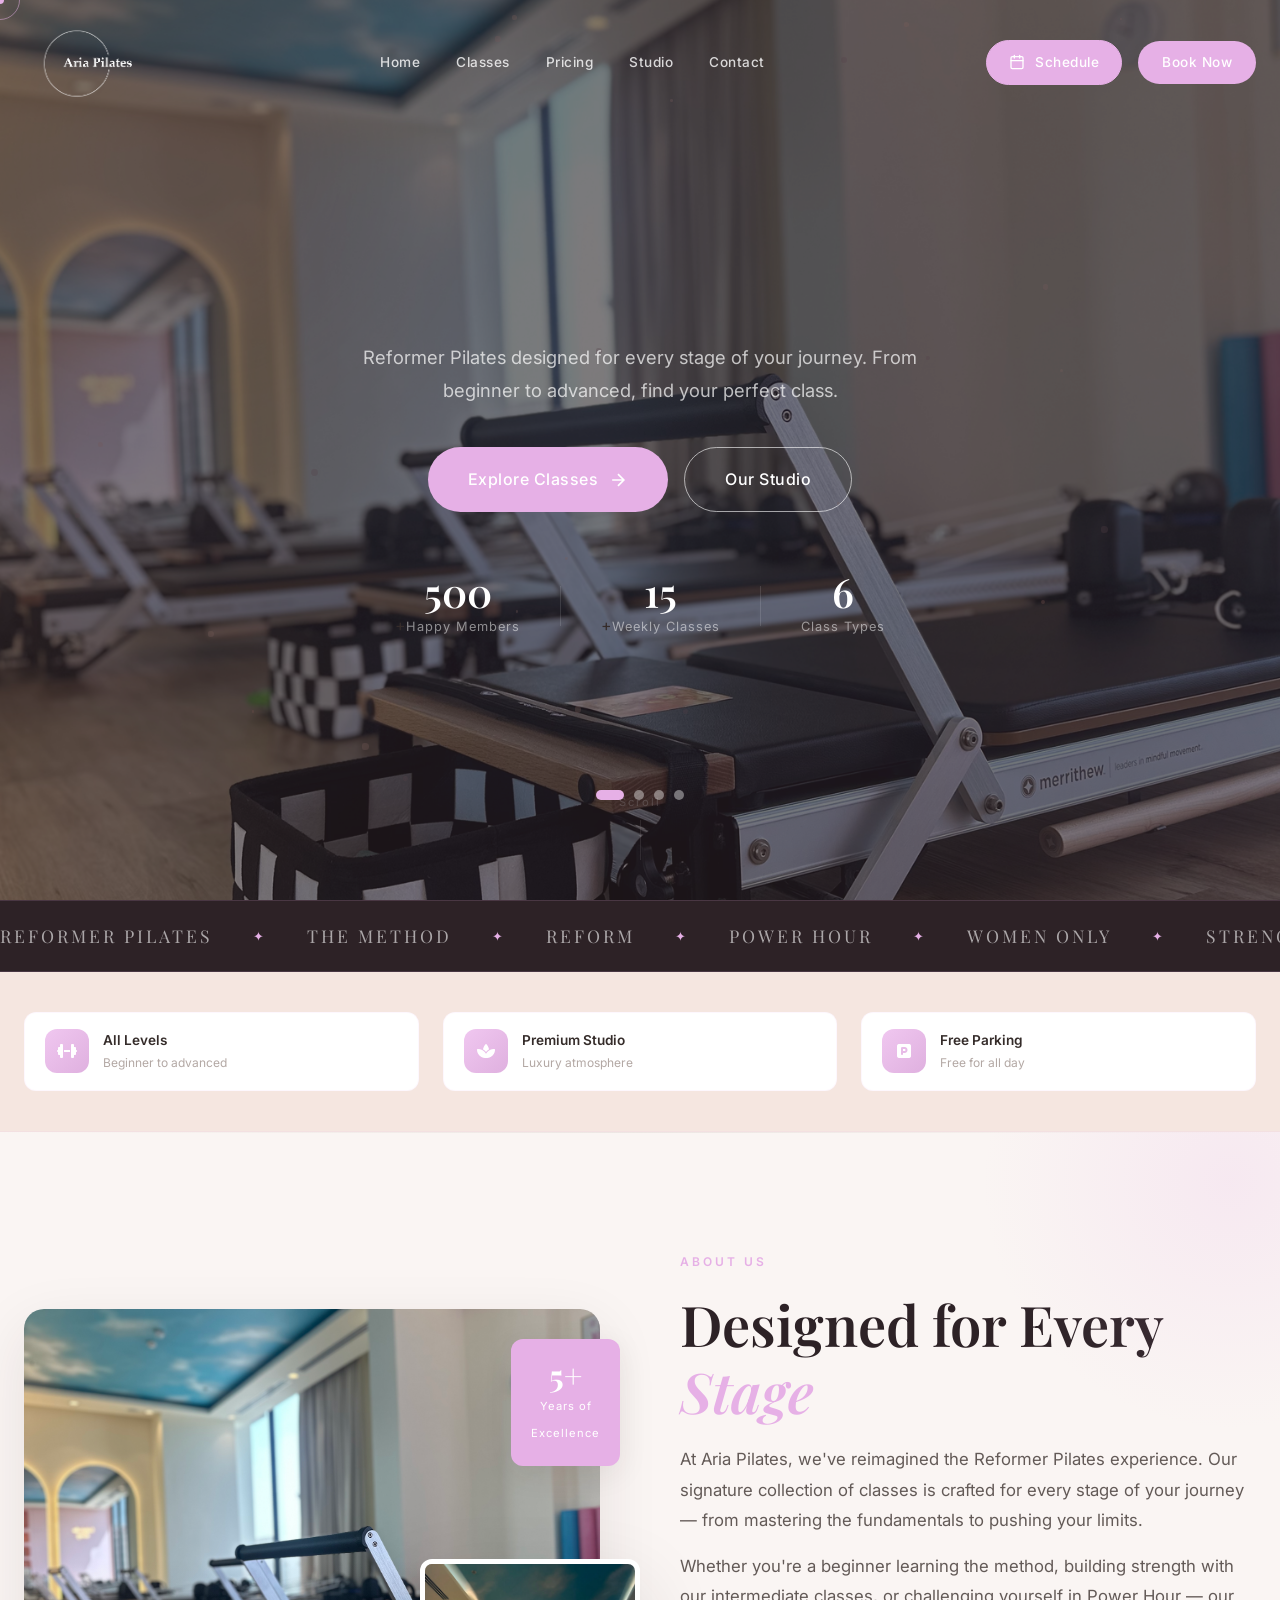
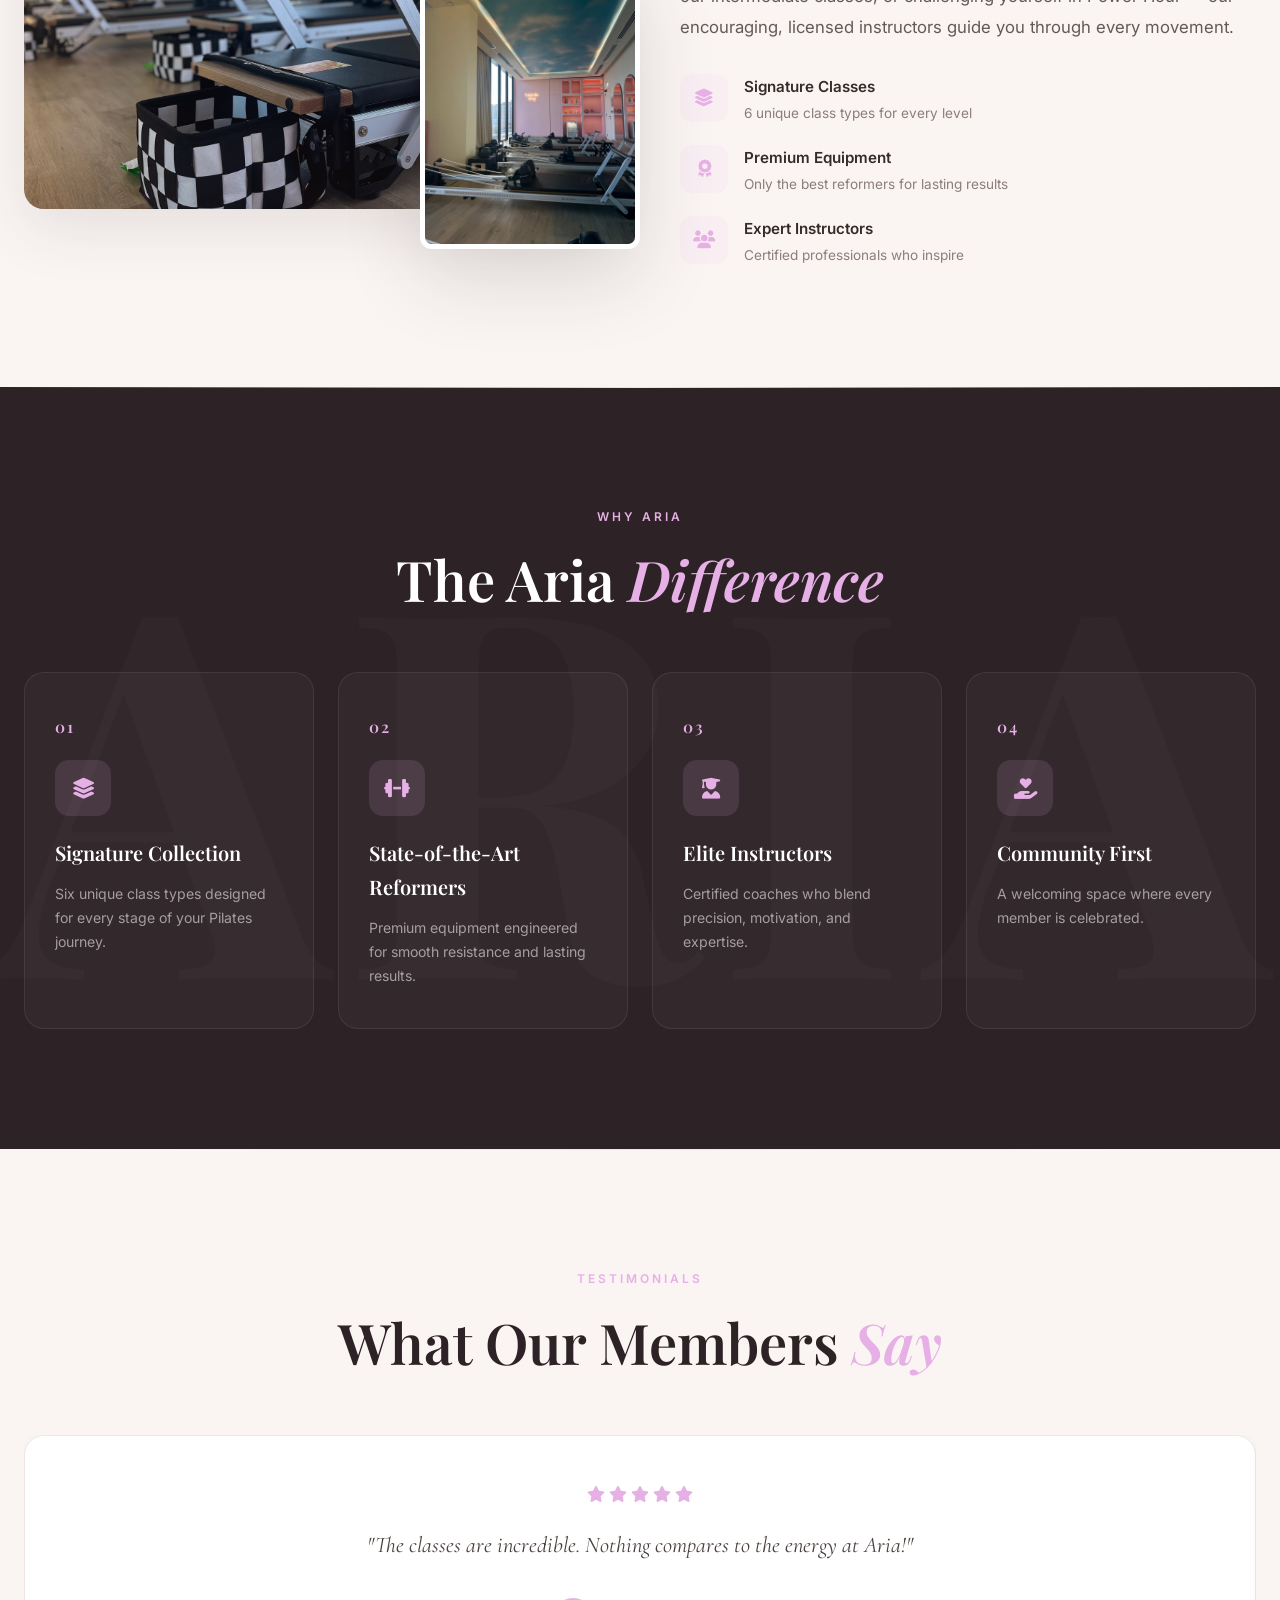
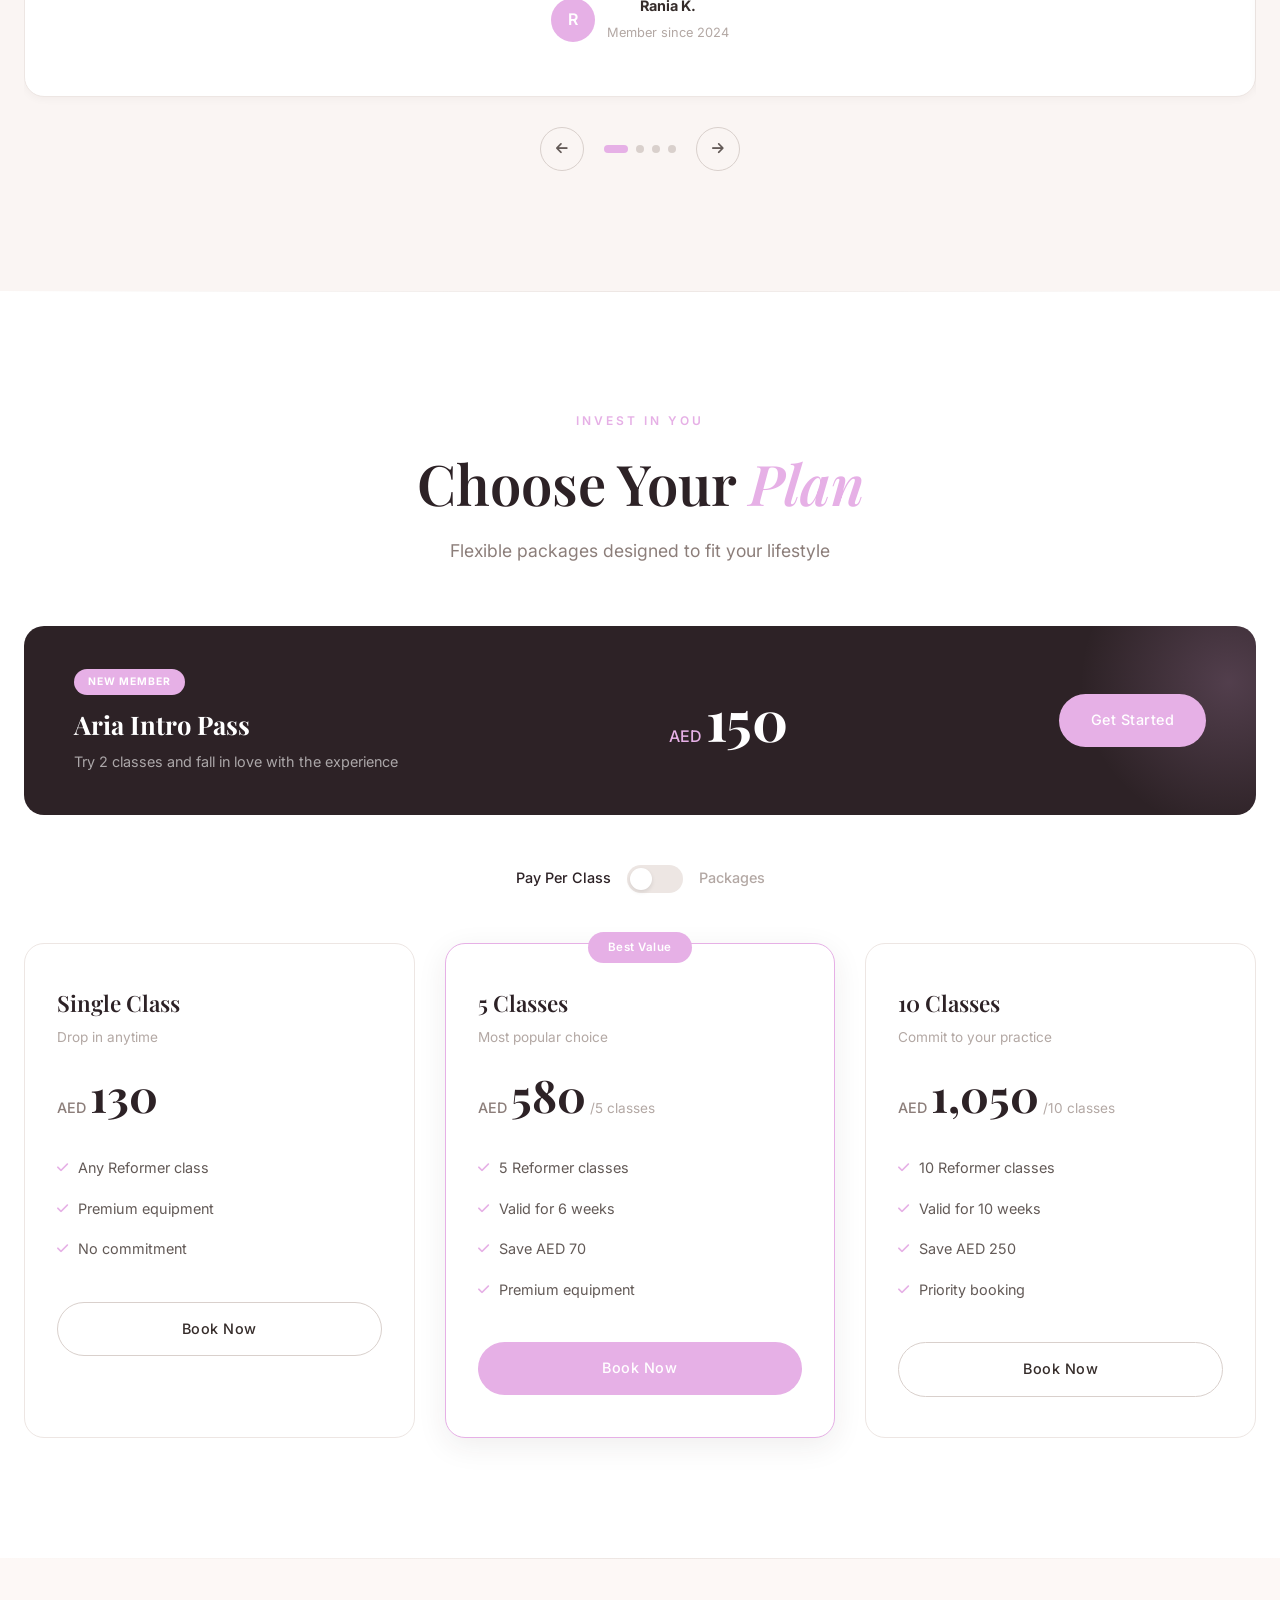
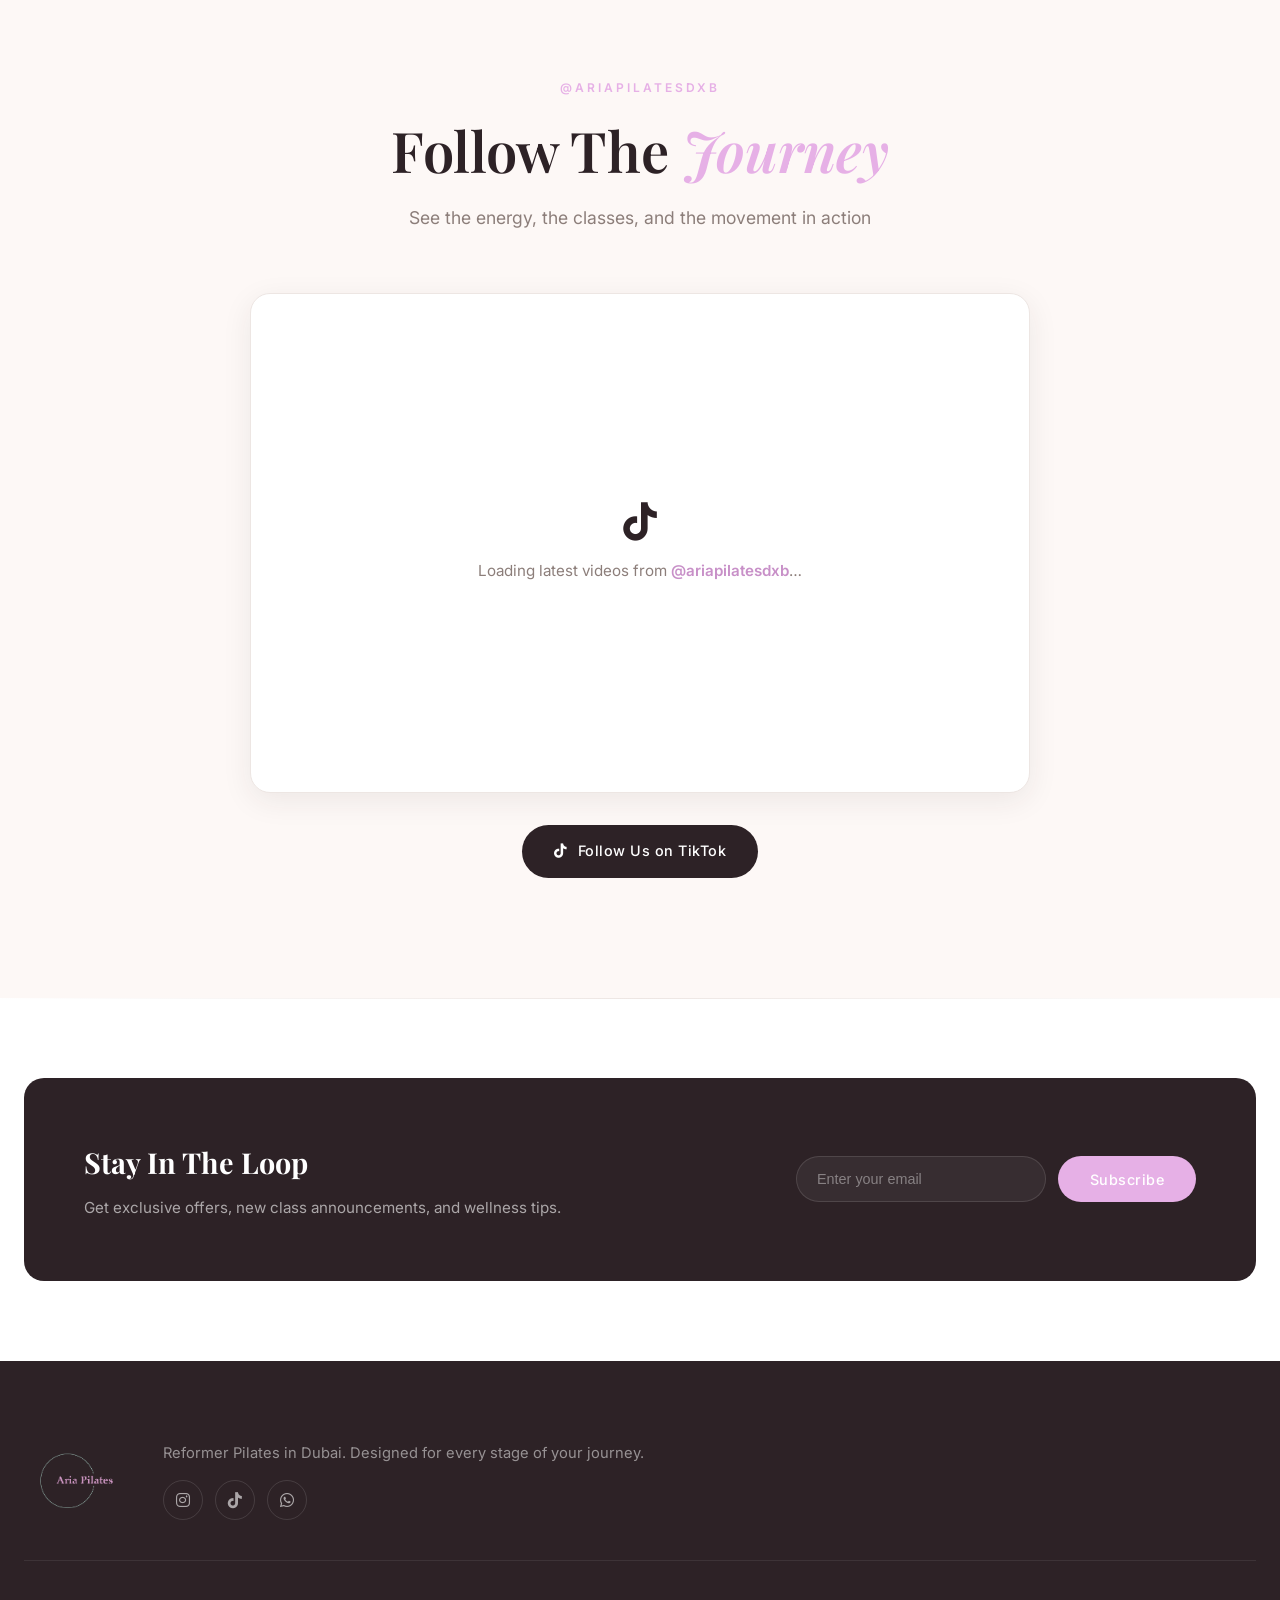
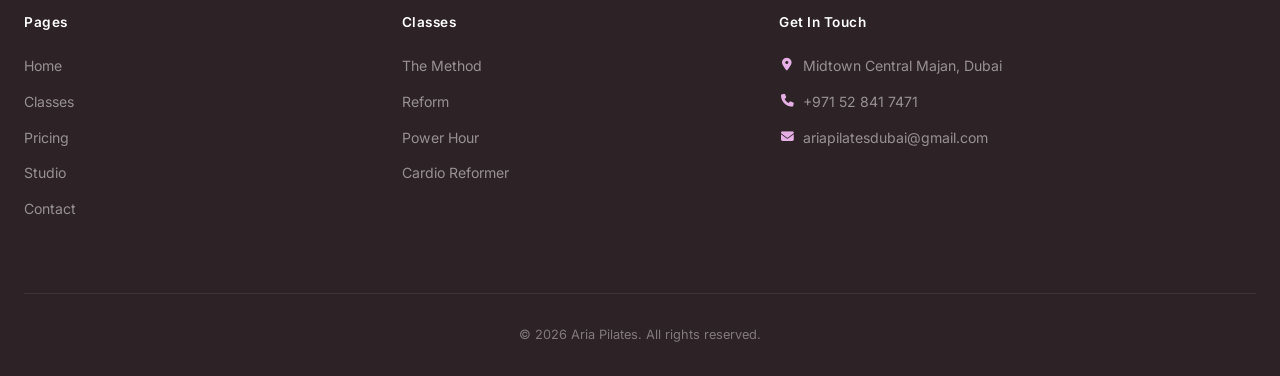
==== commit bd3b363d: "update the parking free" ====
--- a/index.html
+++ b/index.html
@@ -85,7 +85,7 @@
     <section class="benefits-strip"><div class="container"><div class="benefits-grid">
         <div class="benefit-item"><div class="benefit-icon-wrap"><i class="fas fa-dumbbell"></i></div><div class="benefit-text"><h4>All Levels</h4><p>Beginner to advanced</p></div></div>
         <div class="benefit-item"><div class="benefit-icon-wrap"><i class="fas fa-spa"></i></div><div class="benefit-text"><h4>Premium Studio</h4><p>Luxury atmosphere</p></div></div>
-        <div class="benefit-item"><div class="benefit-icon-wrap"><i class="fas fa-parking"></i></div><div class="benefit-text"><h4>Free Parking</h4><p>2 hours complimentary</p></div></div>
+        <div class="benefit-item"><div class="benefit-icon-wrap"><i class="fas fa-parking"></i></div><div class="benefit-text"><h4>Free Parking</h4><p>Free for all day</p></div></div>
     </div></div></section>
 
     <!-- About -->
--- a/css/style.css
+++ b/css/style.css
@@ -2133,6 +2133,21 @@
     border: 0;
 }
 
+.glofox-credit {
+    text-align: center;
+    margin: 12px 0 4px;
+    font-size: 0.8rem;
+}
+
+.glofox-credit a {
+    color: var(--gray-500);
+    transition: color 0.2s ease;
+}
+
+.glofox-credit a:hover {
+    color: var(--accent);
+}
+
 .booking-help {
     margin-top: 32px;
     text-align: center;
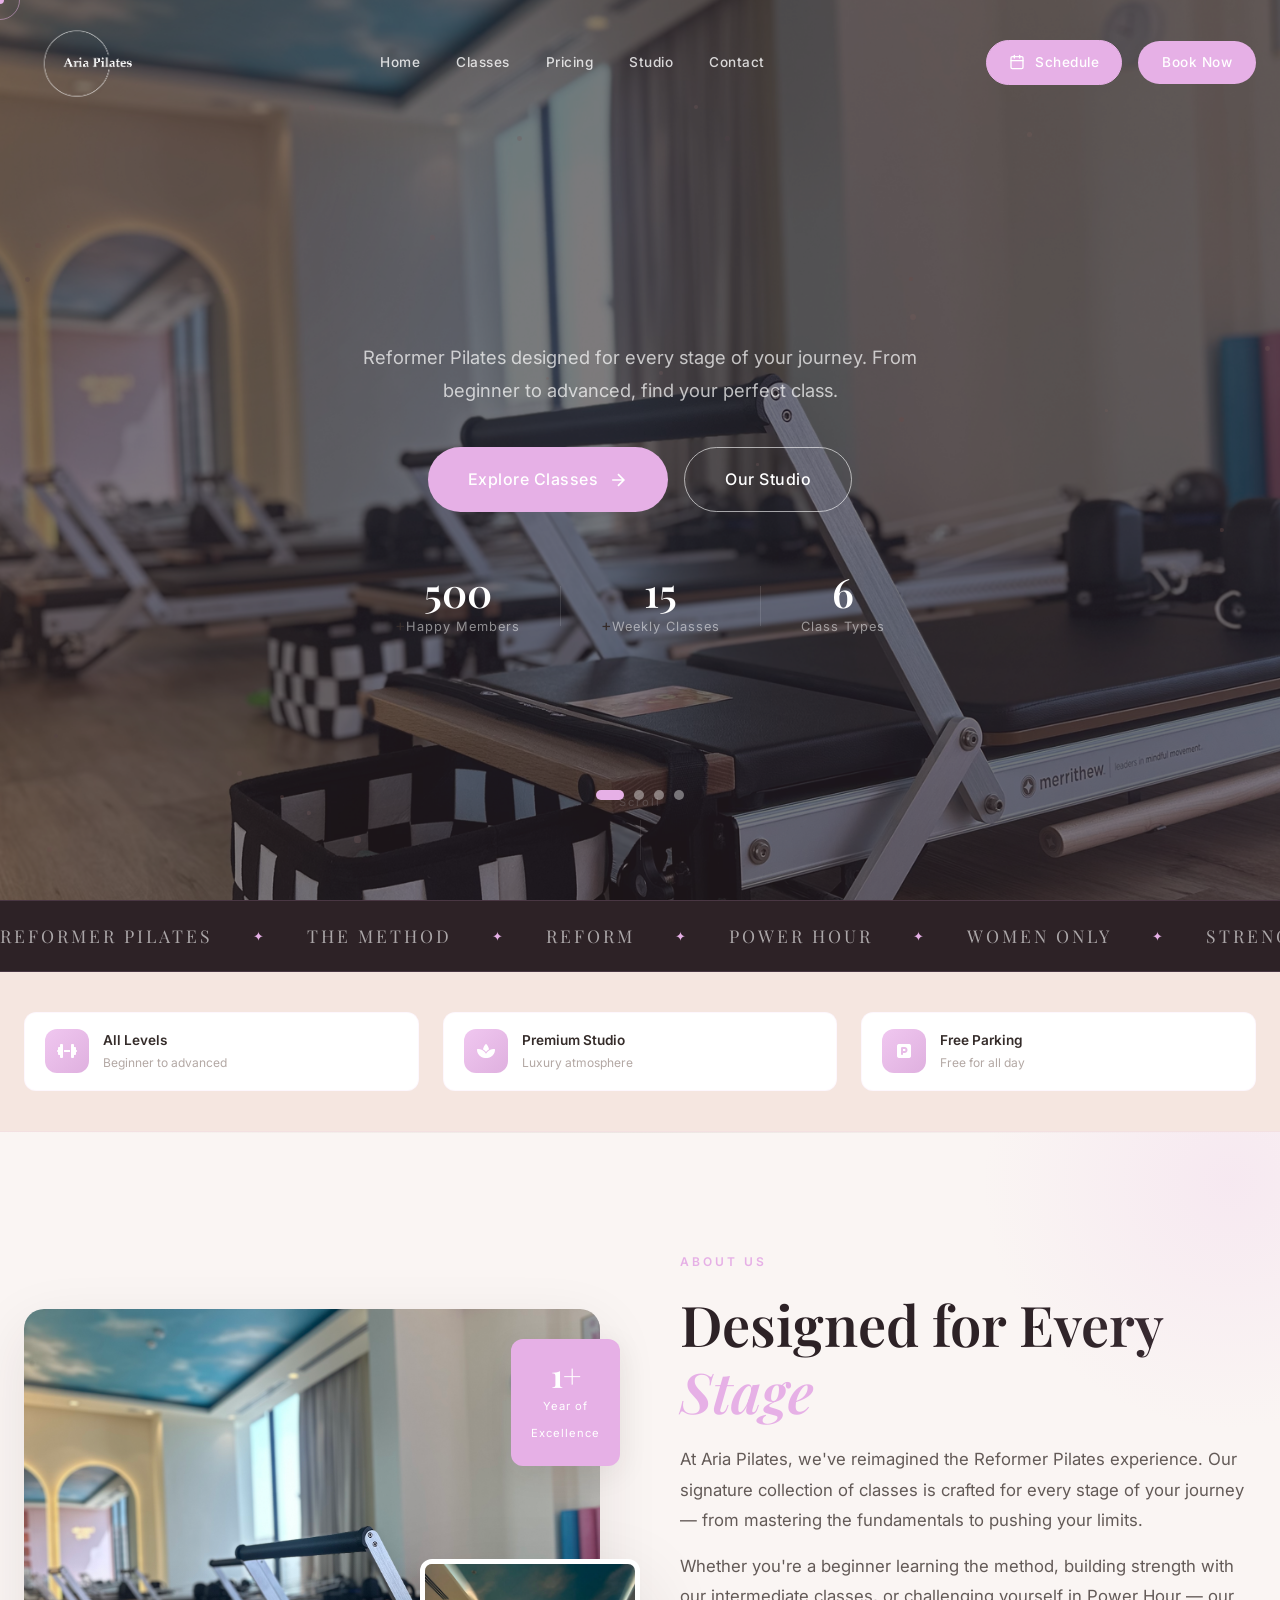
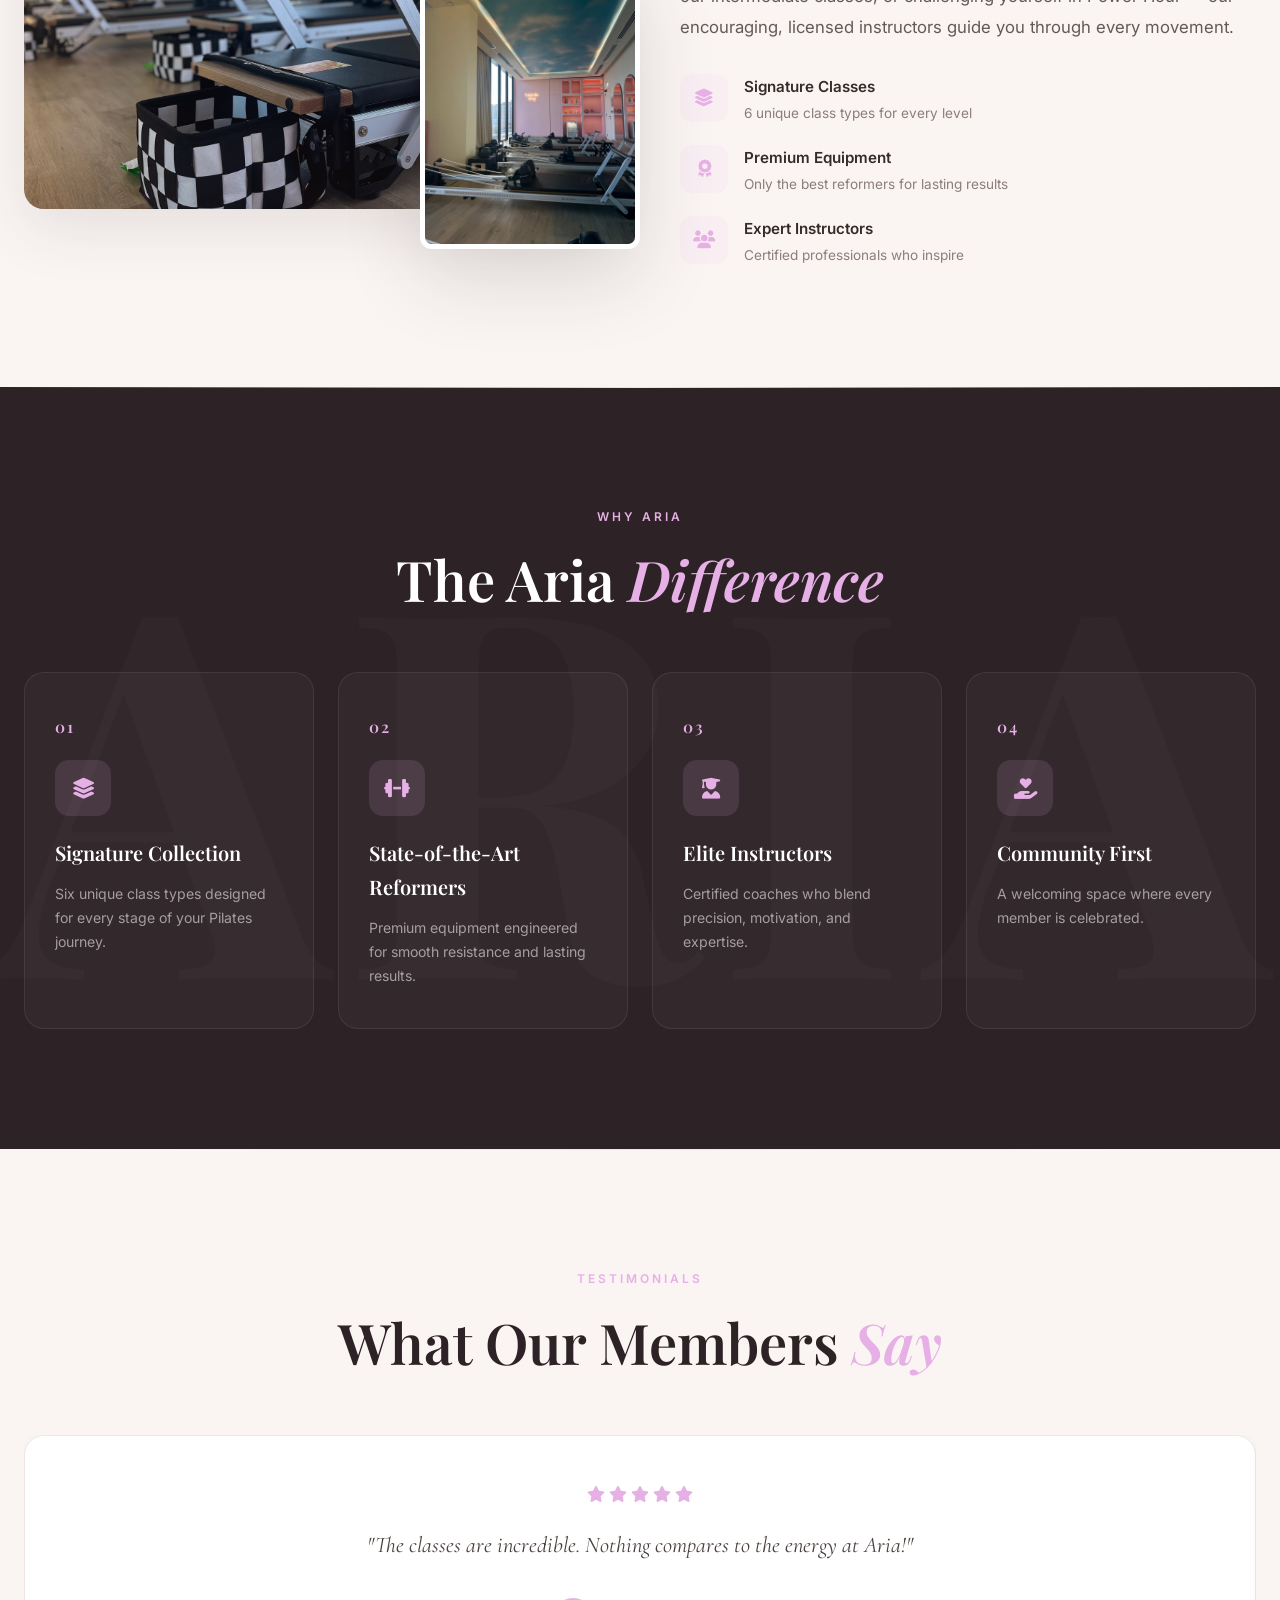
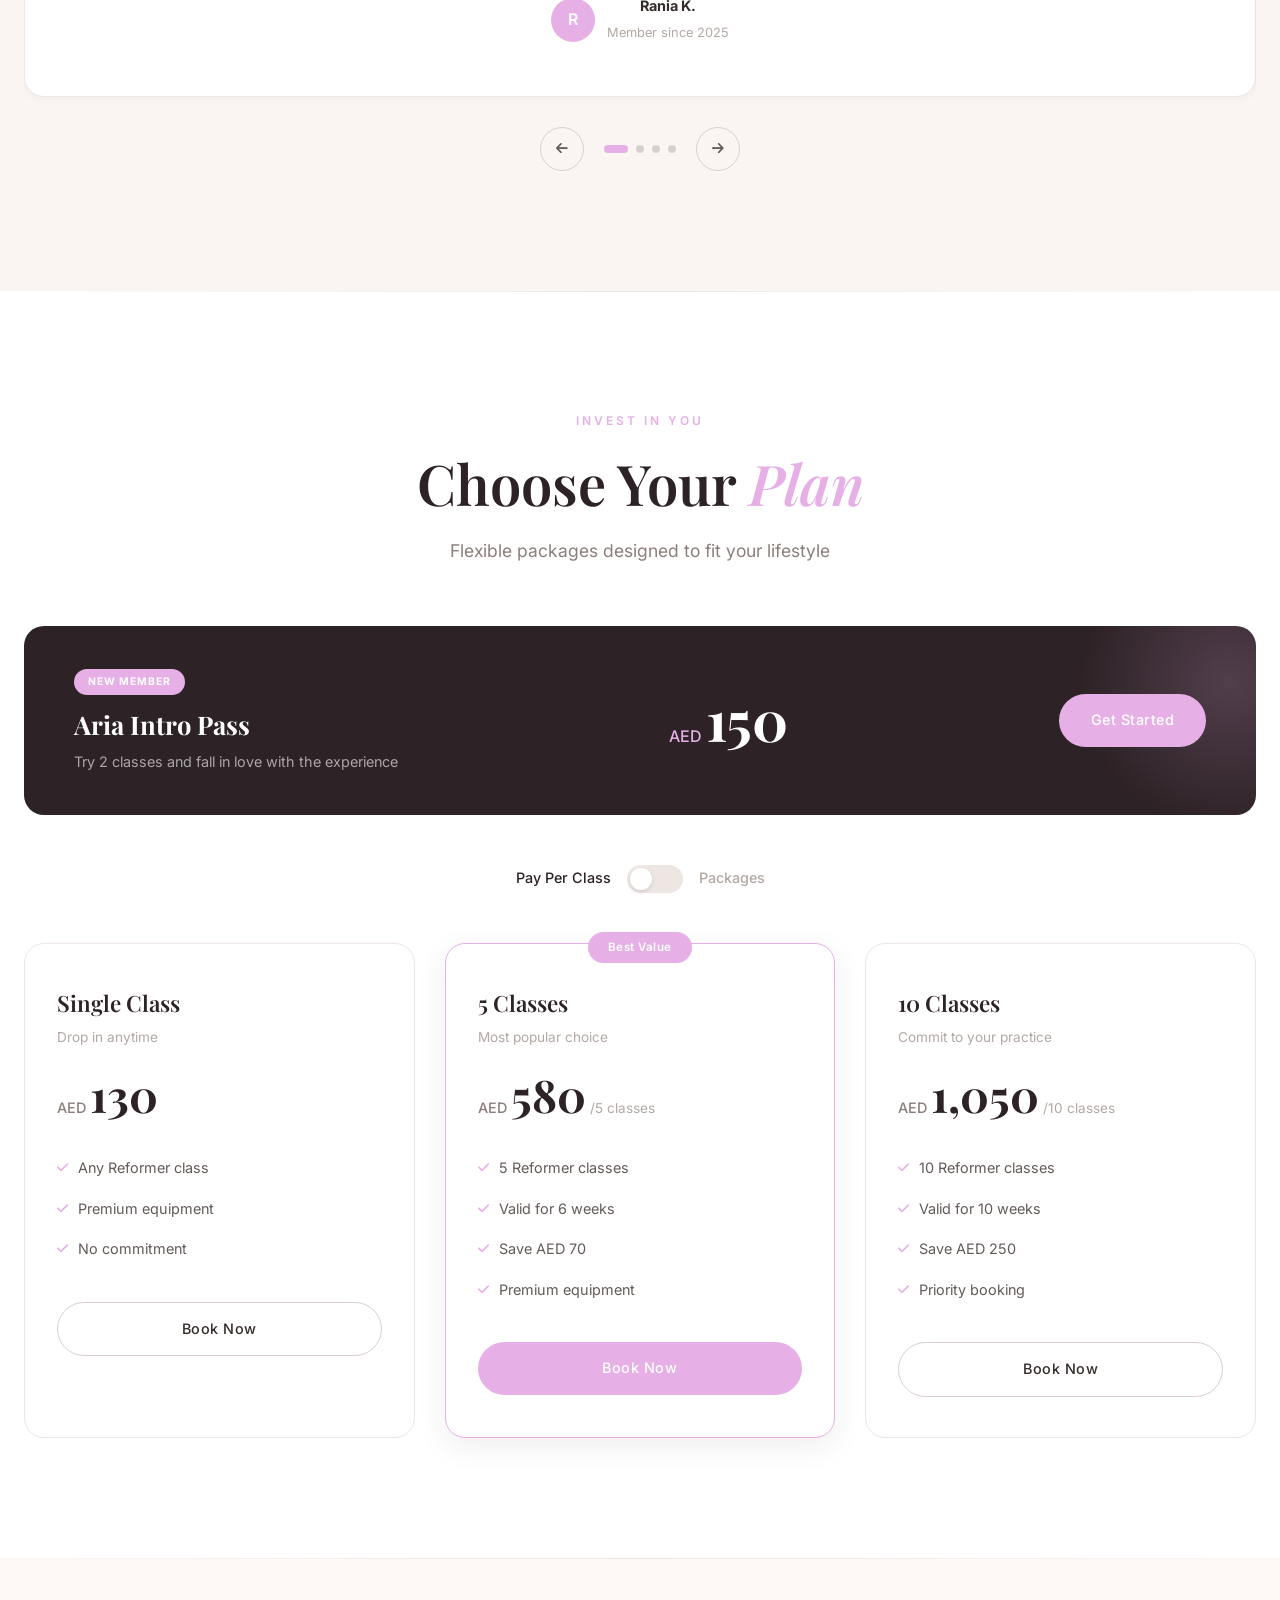
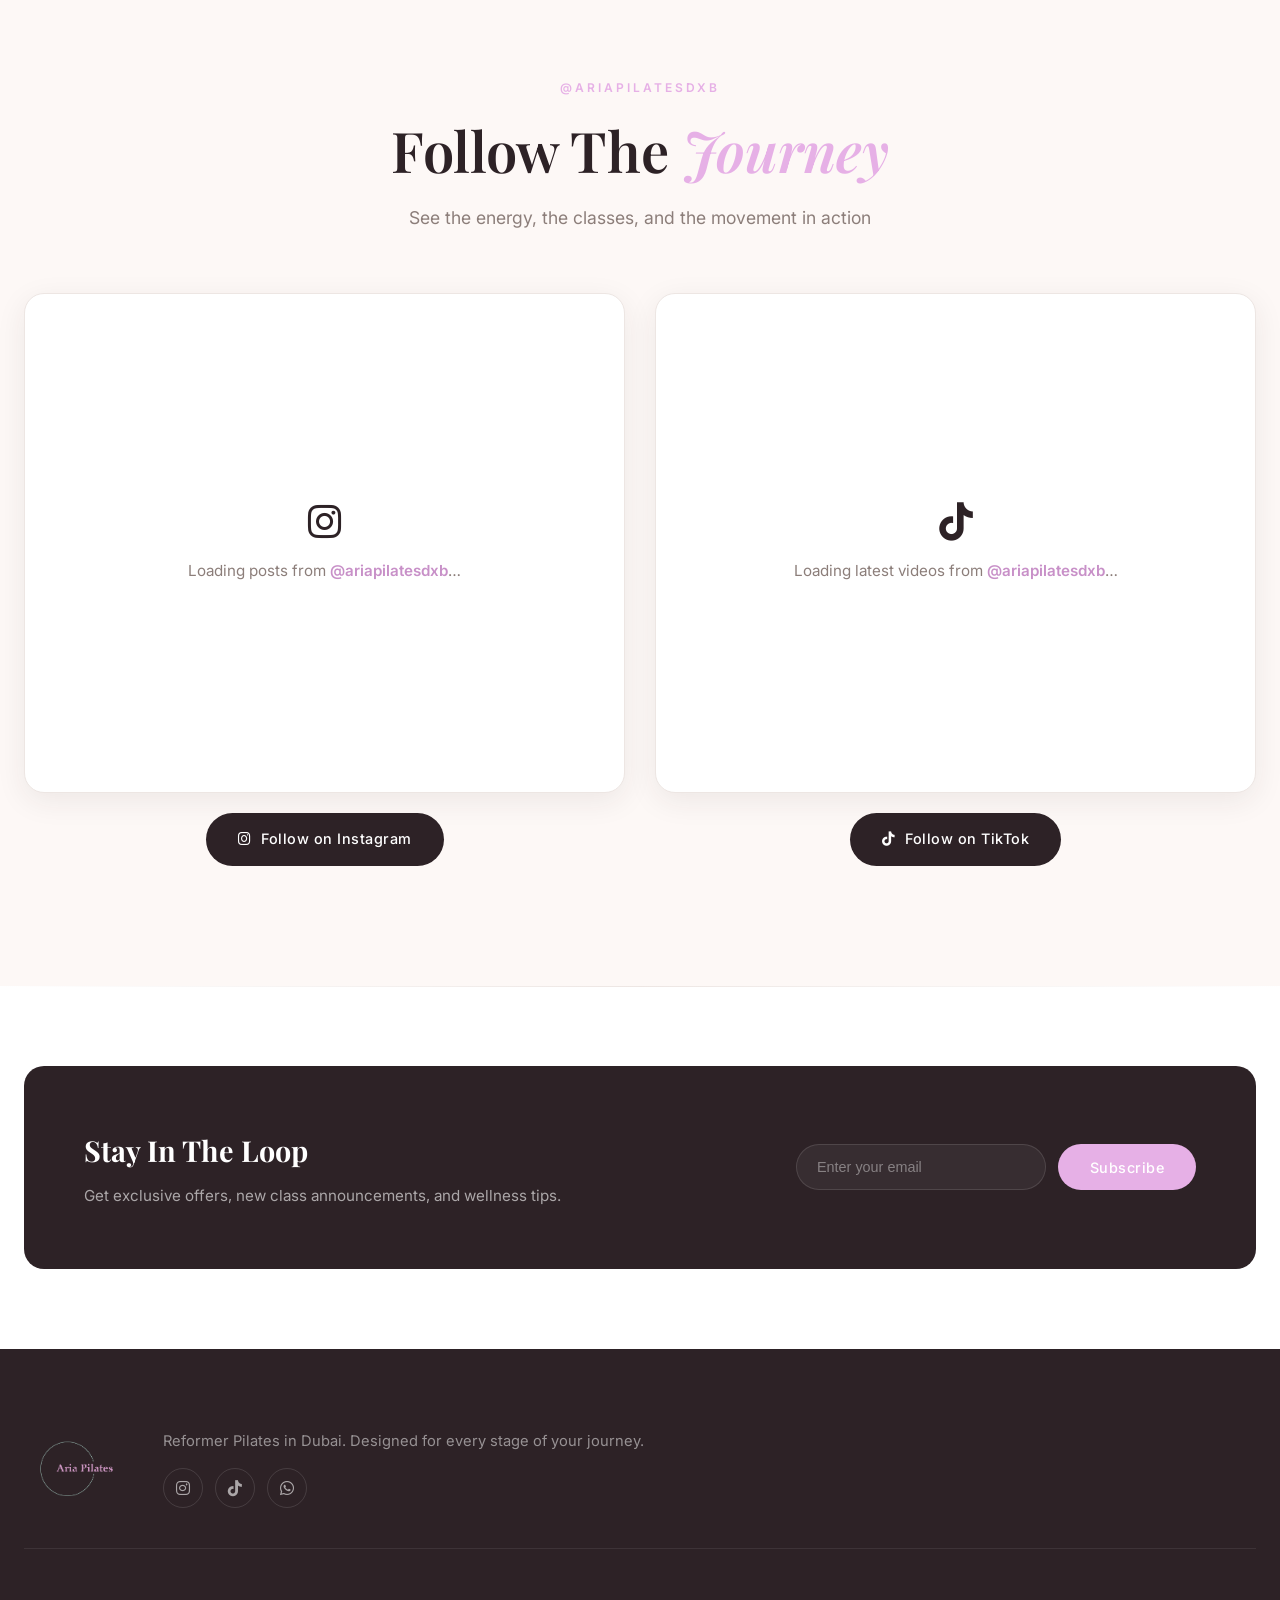
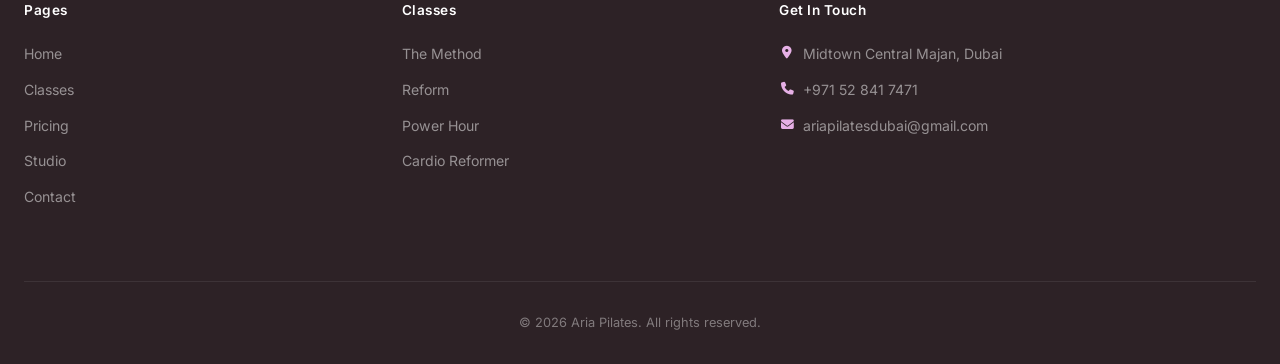
==== commit fba28a51: "update the website to include new features and fix bugs" ====
--- a/index.html
+++ b/index.html
@@ -93,7 +93,7 @@
         <div class="about-images">
             <div class="about-img-main reveal-left"><img src="images/studio-main.png" alt="Aria Pilates studio" loading="lazy"><div class="img-overlay"></div></div>
             <div class="about-img-secondary reveal-left" style="--delay: 0.2s"><img src="images/class-1.jpg" alt="Reformer Pilates" loading="lazy"></div>
-            <div class="about-experience-badge"><span class="exp-number">5+</span><span class="exp-text">Years of<br>Excellence</span></div>
+            <div class="about-experience-badge"><span class="exp-number">1+</span><span class="exp-text">Year of<br>Excellence</span></div>
         </div>
         <div class="about-content">
             <div class="section-label reveal-up">About Us</div>
@@ -127,9 +127,9 @@
         <div class="section-header text-center"><div class="section-label reveal-up">Testimonials</div><h2 class="section-title reveal-up" style="--delay: 0.1s">What Our Members <em>Say</em></h2></div>
         <div class="testimonials-slider reveal-up" style="--delay: 0.2s">
             <div class="testimonial-track" id="testimonialTrack">
-                <div class="testimonial-card"><div class="testimonial-stars"><i class="fas fa-star"></i><i class="fas fa-star"></i><i class="fas fa-star"></i><i class="fas fa-star"></i><i class="fas fa-star"></i></div><p>"The classes are incredible. Nothing compares to the energy at Aria!"</p><div class="testimonial-author"><div class="author-avatar">R</div><div><strong>Rania K.</strong><span>Member since 2024</span></div></div></div>
-                <div class="testimonial-card"><div class="testimonial-stars"><i class="fas fa-star"></i><i class="fas fa-star"></i><i class="fas fa-star"></i><i class="fas fa-star"></i><i class="fas fa-star"></i></div><p>"I've never enjoyed working out until I found Aria. Total game changer."</p><div class="testimonial-author"><div class="author-avatar">S</div><div><strong>Sophie M.</strong><span>Member since 2023</span></div></div></div>
-                <div class="testimonial-card"><div class="testimonial-stars"><i class="fas fa-star"></i><i class="fas fa-star"></i><i class="fas fa-star"></i><i class="fas fa-star"></i><i class="fas fa-star"></i></div><p>"Beautiful studio, amazing equipment. The Power Hour class is so much fun!"</p><div class="testimonial-author"><div class="author-avatar">A</div><div><strong>Aisha L.</strong><span>Member since 2024</span></div></div></div>
+                <div class="testimonial-card"><div class="testimonial-stars"><i class="fas fa-star"></i><i class="fas fa-star"></i><i class="fas fa-star"></i><i class="fas fa-star"></i><i class="fas fa-star"></i></div><p>"The classes are incredible. Nothing compares to the energy at Aria!"</p><div class="testimonial-author"><div class="author-avatar">R</div><div><strong>Rania K.</strong><span>Member since 2025</span></div></div></div>
+                <div class="testimonial-card"><div class="testimonial-stars"><i class="fas fa-star"></i><i class="fas fa-star"></i><i class="fas fa-star"></i><i class="fas fa-star"></i><i class="fas fa-star"></i></div><p>"I've never enjoyed working out until I found Aria. Total game changer."</p><div class="testimonial-author"><div class="author-avatar">S</div><div><strong>Sophie M.</strong><span>Member since 2025</span></div></div></div>
+                <div class="testimonial-card"><div class="testimonial-stars"><i class="fas fa-star"></i><i class="fas fa-star"></i><i class="fas fa-star"></i><i class="fas fa-star"></i><i class="fas fa-star"></i></div><p>"Beautiful studio, amazing equipment. The Power Hour class is so much fun!"</p><div class="testimonial-author"><div class="author-avatar">A</div><div><strong>Aisha L.</strong><span>Member since 2025</span></div></div></div>
                 <div class="testimonial-card"><div class="testimonial-stars"><i class="fas fa-star"></i><i class="fas fa-star"></i><i class="fas fa-star"></i><i class="fas fa-star"></i><i class="fas fa-star"></i></div><p>"As someone new to Pilates, the team made me feel so welcome. Now I'm hooked!"</p><div class="testimonial-author"><div class="author-avatar">N</div><div><strong>Noor A.</strong><span>Member since 2025</span></div></div></div>
             </div>
             <div class="testimonial-nav"><button class="test-prev" aria-label="Previous"><i class="fas fa-arrow-left"></i></button><div class="test-dots" id="testDots"></div><button class="test-next" aria-label="Next"><i class="fas fa-arrow-right"></i></button></div>
@@ -159,28 +159,43 @@
         </div>
     </div></section>
 
-    <!-- TikTok Section -->
-    <section class="section tiktok-videos-section">
+    <!-- Social Section -->
+    <section class="section social-videos-section">
         <div class="container">
             <div class="section-header text-center">
                 <div class="section-label reveal-up">@ariapilatesdxb</div>
                 <h2 class="section-title reveal-up" style="--delay: 0.1s">Follow The <em>Journey</em></h2>
                 <p class="section-subtitle reveal-up" style="--delay: 0.2s">See the energy, the classes, and the movement in action</p>
             </div>
-            <div class="tiktok-feed-wrap reveal-up" style="--delay: 0.3s">
-                <div class="tiktok-feed-frame">
-                    <blockquote class="tiktok-embed" cite="https://www.tiktok.com/@ariapilatesdxb" data-unique-id="ariapilatesdxb" data-embed-type="creator" style="max-width:100%; min-width:288px;">
-                        <section>
-                            <div class="tiktok-loading">
-                                <i class="fab fa-tiktok"></i>
-                                <p>Loading latest videos from <a target="_blank" rel="noopener" href="https://www.tiktok.com/@ariapilatesdxb?refer=creator_embed">@ariapilatesdxb</a>&hellip;</p>
+            <div class="social-feeds-grid">
+                <div class="social-feed-col reveal-up" style="--delay: 0.3s">
+                    <div class="social-feed-frame">
+                        <blockquote class="instagram-media" data-instgrm-permalink="https://www.instagram.com/ariapilatesdxb/" data-instgrm-version="14" style="max-width:100%; min-width:288px; width:100%;">
+                            <div class="social-loading">
+                                <i class="fab fa-instagram"></i>
+                                <p>Loading posts from <a target="_blank" rel="noopener" href="https://www.instagram.com/ariapilatesdxb/">@ariapilatesdxb</a>&hellip;</p>
                             </div>
-                        </section>
-                    </blockquote>
+                        </blockquote>
+                    </div>
+                    <div class="social-cta-wrap">
+                        <a href="https://www.instagram.com/ariapilatesdxb/" target="_blank" rel="noopener" class="btn btn-dark magnetic"><i class="fab fa-instagram"></i> Follow on Instagram</a>
+                    </div>
                 </div>
-            </div>
-            <div class="tiktok-cta-wrap reveal-up" style="--delay: 0.4s">
-                <a href="https://www.tiktok.com/@ariapilatesdxb" target="_blank" rel="noopener" class="btn btn-dark magnetic"><i class="fab fa-tiktok"></i> Follow Us on TikTok</a>
+                <div class="social-feed-col reveal-up" style="--delay: 0.4s">
+                    <div class="social-feed-frame">
+                        <blockquote class="tiktok-embed" cite="https://www.tiktok.com/@ariapilatesdxb" data-unique-id="ariapilatesdxb" data-embed-type="creator" style="max-width:100%; min-width:288px;">
+                            <section>
+                                <div class="social-loading">
+                                    <i class="fab fa-tiktok"></i>
+                                    <p>Loading latest videos from <a target="_blank" rel="noopener" href="https://www.tiktok.com/@ariapilatesdxb?refer=creator_embed">@ariapilatesdxb</a>&hellip;</p>
+                                </div>
+                            </section>
+                        </blockquote>
+                    </div>
+                    <div class="social-cta-wrap">
+                        <a href="https://www.tiktok.com/@ariapilatesdxb" target="_blank" rel="noopener" class="btn btn-dark magnetic"><i class="fab fa-tiktok"></i> Follow on TikTok</a>
+                    </div>
+                </div>
             </div>
         </div>
     </section>
@@ -214,6 +229,7 @@
         <div class="footer-bottom"><p>&copy; 2026 Aria Pilates. All rights reserved.</p></div>
     </div></footer>
     <button id="backToTop" class="back-to-top" aria-label="Back to top"><i class="fas fa-arrow-up"></i></button>
+    <script async src="https://www.instagram.com/embed.js"></script>
     <script async src="https://www.tiktok.com/embed.js"></script>
     <script src="js/main.js"></script>
 </body>
--- a/css/style.css
+++ b/css/style.css
@@ -1478,6 +1478,39 @@
     background: var(--cream);
 }
 
+.schedule-legend {
+    display: flex;
+    justify-content: center;
+    gap: 30px;
+    flex-wrap: wrap;
+    margin-bottom: 30px;
+}
+
+.legend-item {
+    display: flex;
+    align-items: center;
+    gap: 10px;
+    padding: 12px 20px;
+    border-radius: 8px;
+    font-size: 0.95rem;
+}
+
+.legend-women {
+    background: #fdf2f8;
+    border: 1px solid #f9a8d4;
+    color: #9d174d;
+}
+
+.legend-mixed {
+    background: #eff6ff;
+    border: 1px solid #93c5fd;
+    color: #1e40af;
+}
+
+.legend-item i {
+    font-size: 1.1rem;
+}
+
 .schedule-wrapper {
     max-width: 900px;
     margin: 0 auto;
@@ -2856,8 +2889,70 @@
 }
 
 /* TikTok Section (Homepage) */
-.tiktok-videos-section {
+.tiktok-videos-section,
+.social-videos-section {
     background: var(--off-white);
+}
+
+.social-feeds-grid {
+    display: grid;
+    grid-template-columns: 1fr 1fr;
+    gap: 30px;
+    margin-top: 44px;
+}
+
+.social-feed-col {
+    display: flex;
+    flex-direction: column;
+    align-items: center;
+}
+
+.social-feed-frame {
+    width: 100%;
+    background: var(--white);
+    border-radius: var(--radius-lg);
+    padding: 16px;
+    box-shadow: var(--shadow-md);
+    border: 1px solid var(--gray-200);
+    min-height: 500px;
+    display: flex;
+    align-items: center;
+    justify-content: center;
+    overflow: hidden;
+}
+
+.social-feed-frame .tiktok-embed,
+.social-feed-frame .instagram-media {
+    width: 100% !important;
+    margin: 0 !important;
+}
+
+.social-loading {
+    text-align: center;
+    color: var(--gray-500);
+    padding: 40px 20px;
+}
+
+.social-loading i {
+    font-size: 2.4rem;
+    color: var(--primary);
+    margin-bottom: 16px;
+    display: block;
+    animation: pulse 1.6s ease-in-out infinite;
+}
+
+.social-loading p {
+    font-size: 0.95rem;
+}
+
+.social-loading a {
+    color: var(--accent-dark);
+    font-weight: 600;
+}
+
+.social-cta-wrap {
+    text-align: center;
+    margin-top: 20px;
 }
 
 .tiktok-feed-wrap {
@@ -3031,6 +3126,10 @@
         --section-padding: 60px;
     }
 
+    .social-feeds-grid {
+        grid-template-columns: 1fr;
+    }
+
     .benefits-grid {
         grid-template-columns: 1fr 1fr;
     }
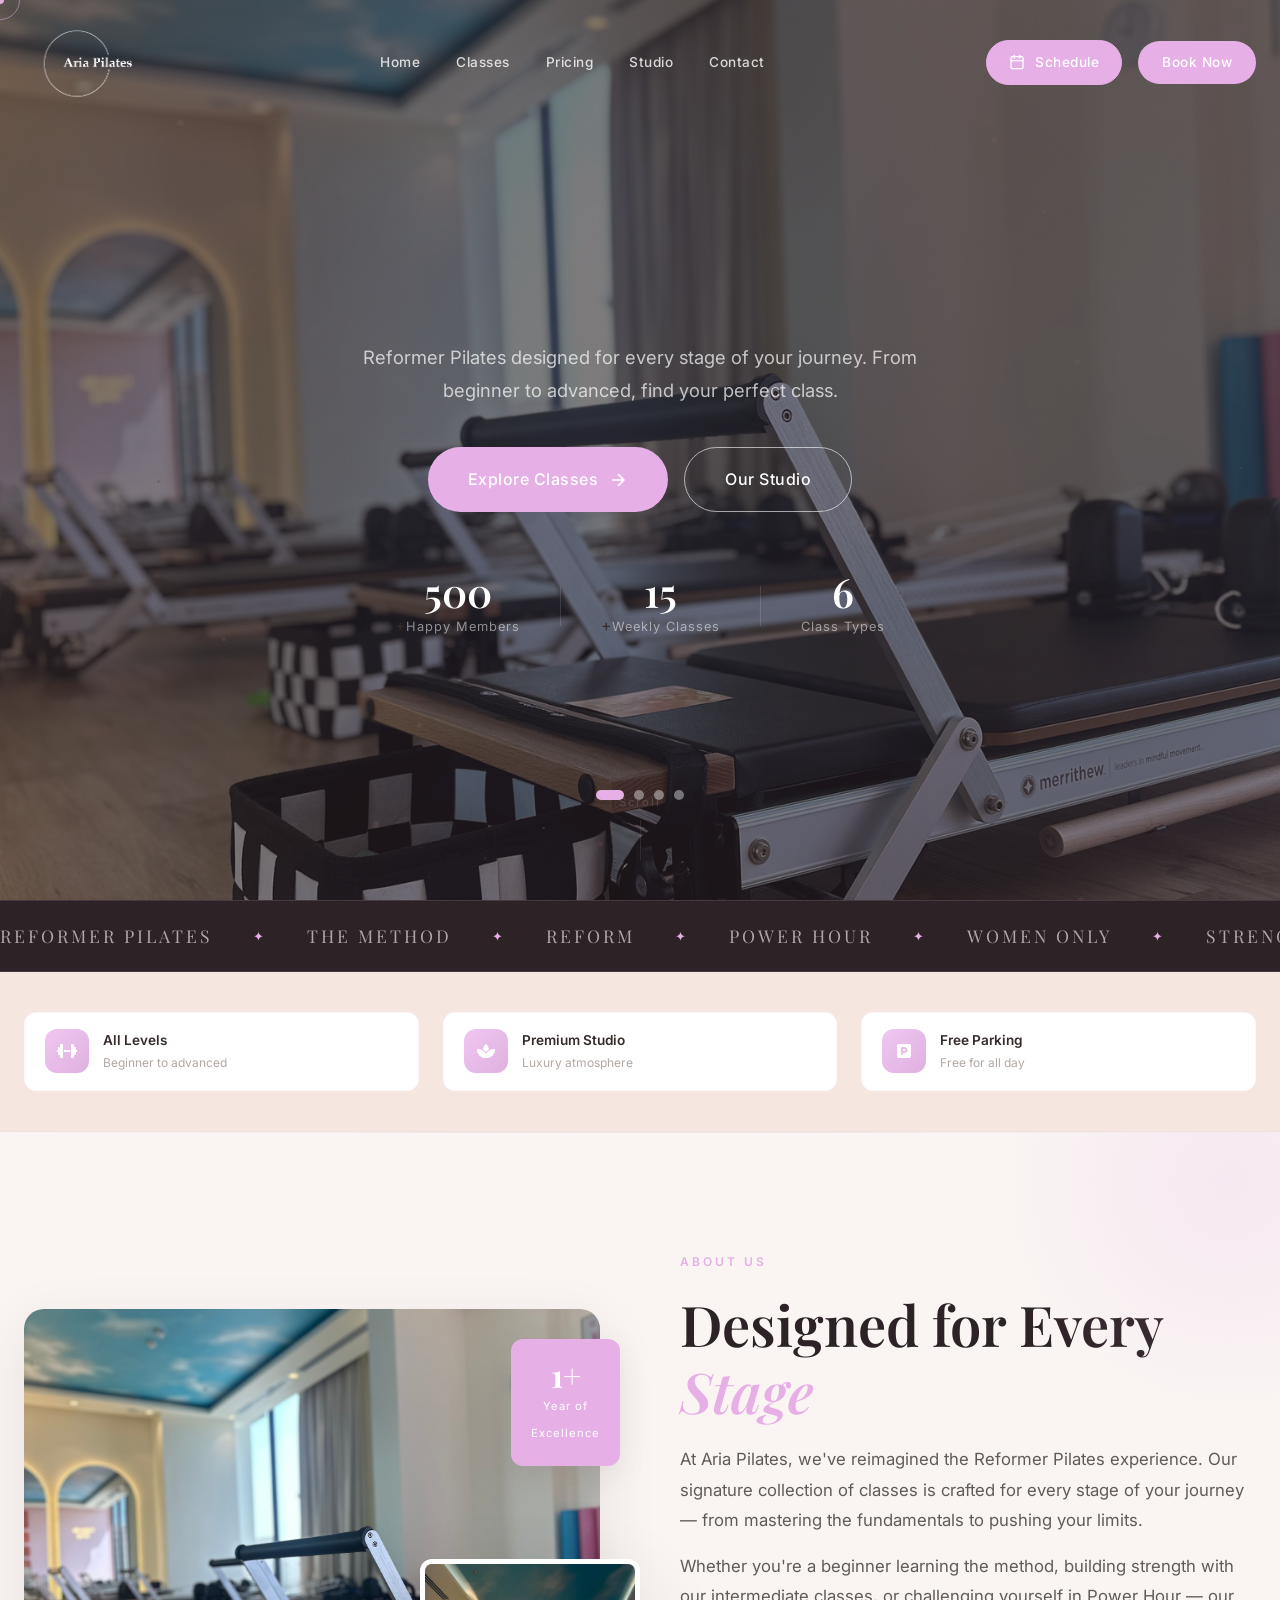
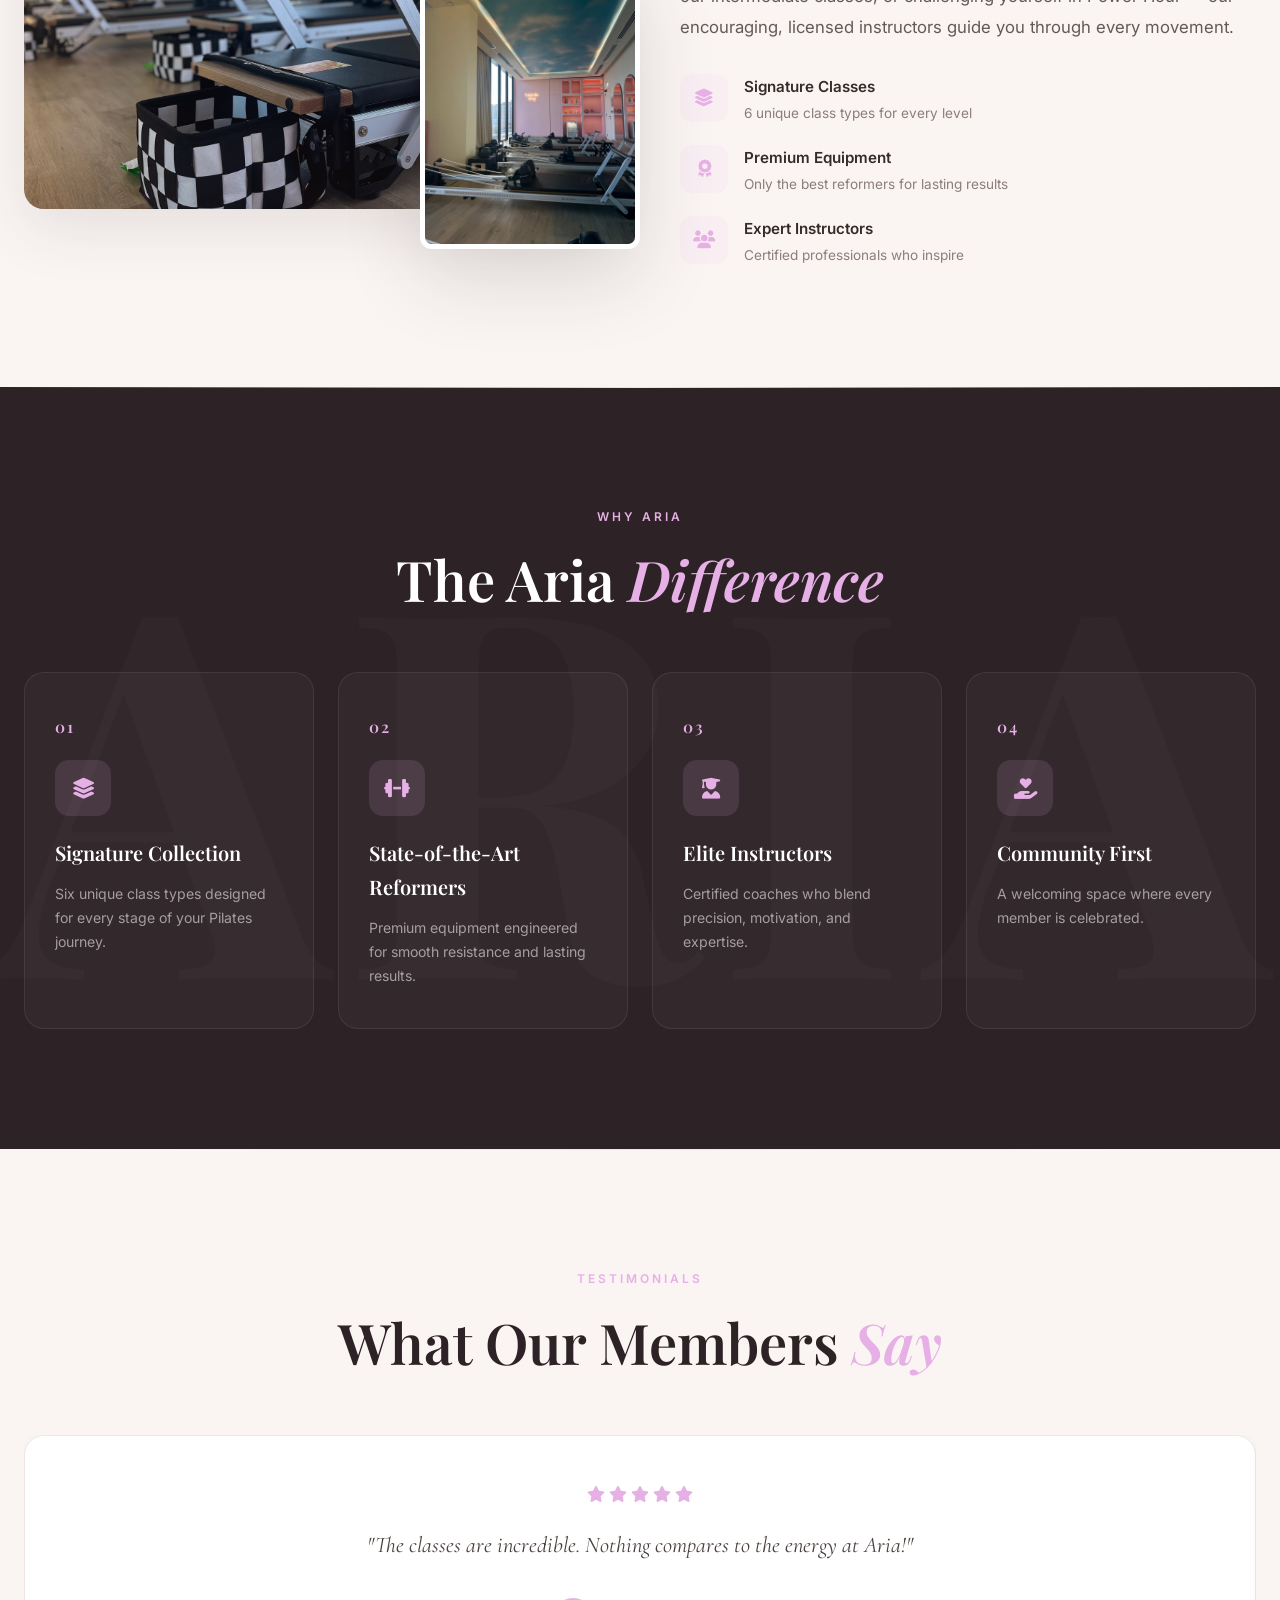
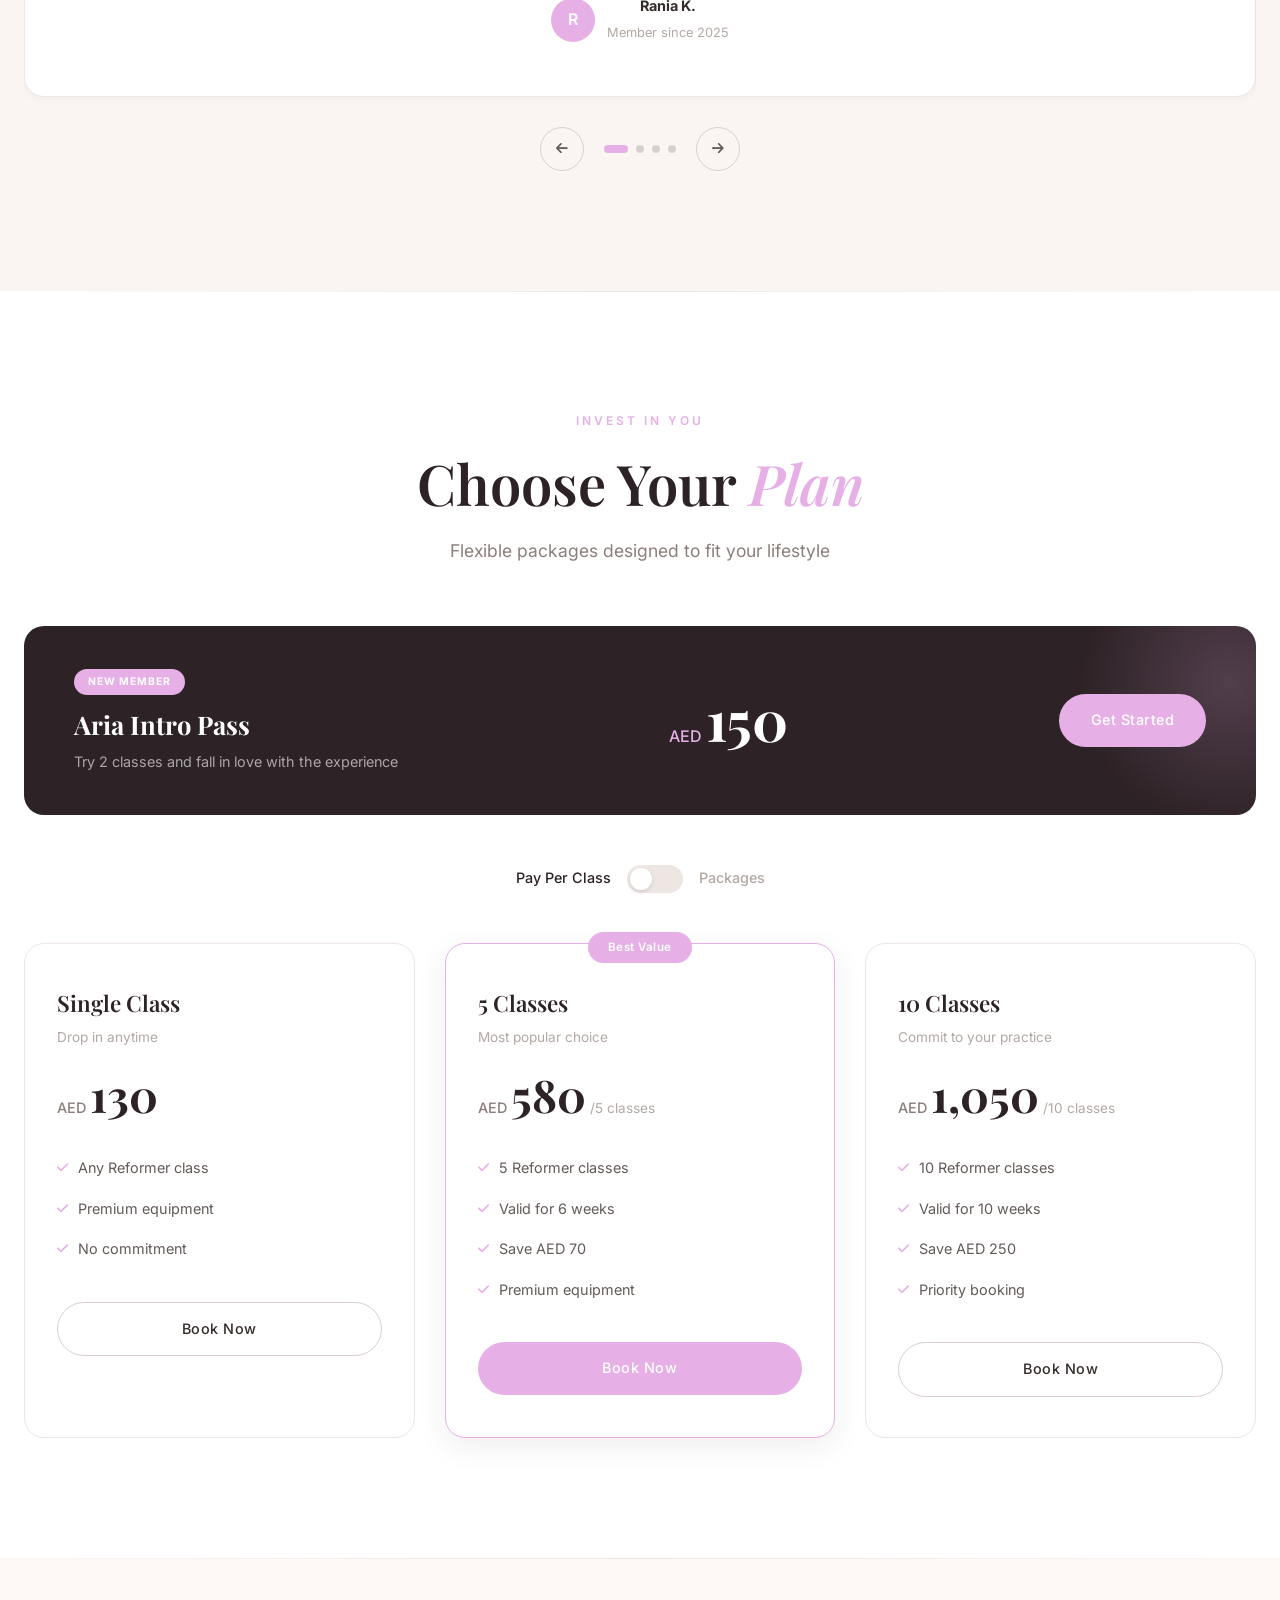
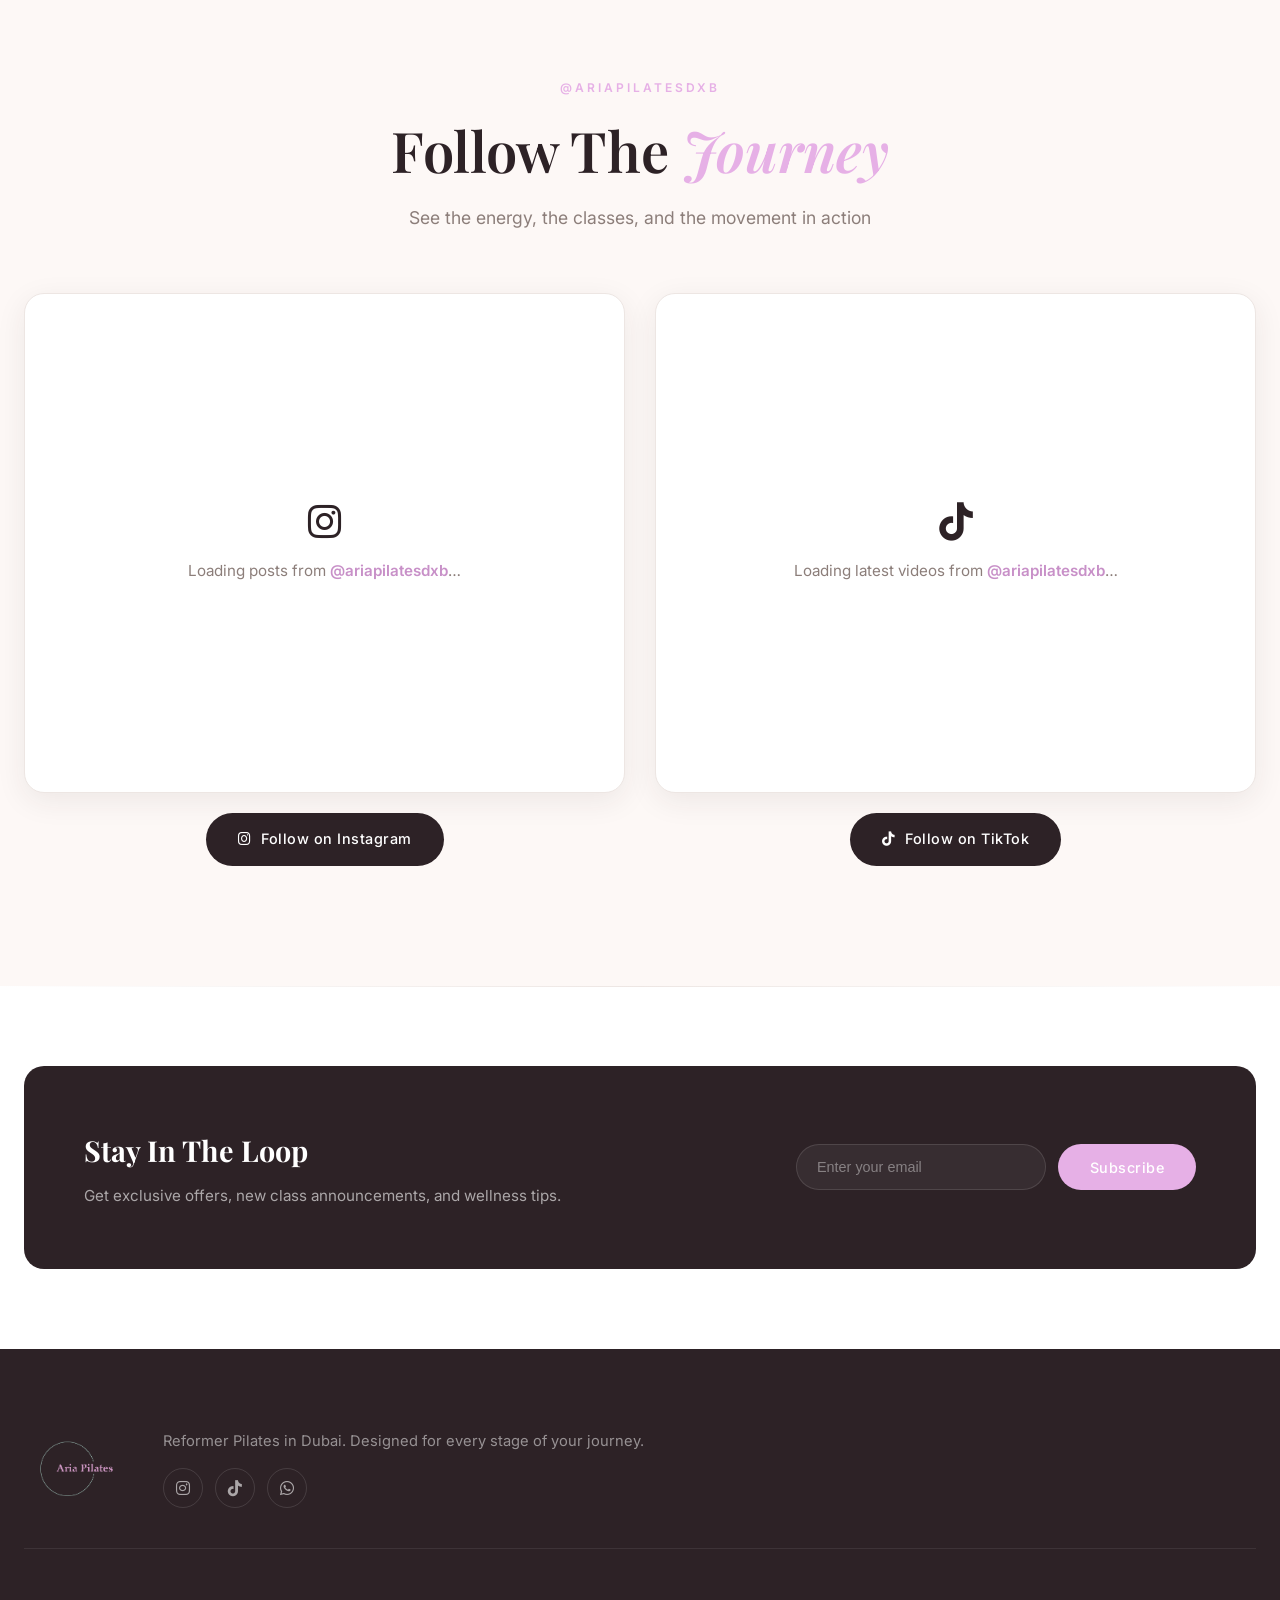
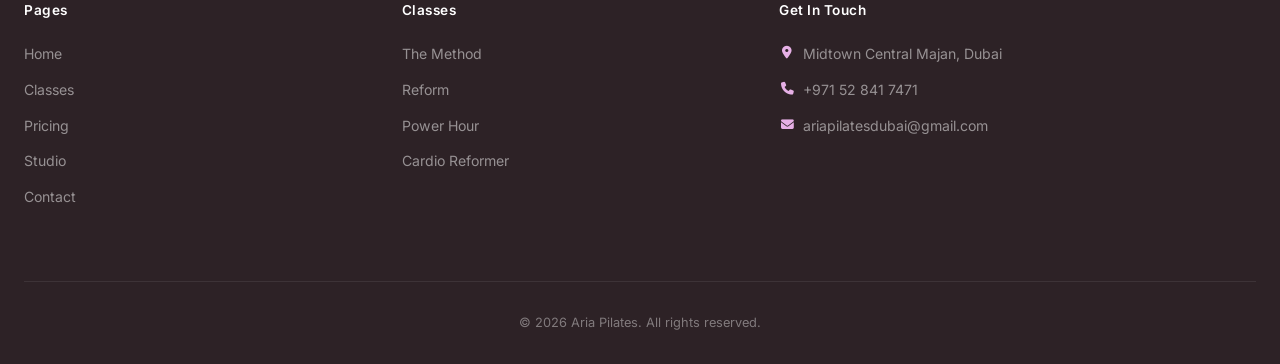
==== commit 699d352f: "update the css version number to 20260810 for all pages to ensure the latest styles are applied." ====
--- a/index.html
+++ b/index.html
@@ -9,7 +9,7 @@
     <link rel="preconnect" href="https://fonts.gstatic.com" crossorigin>
     <link href="https://fonts.googleapis.com/css2?family=Playfair+Display:ital,wght@0,400;0,500;0,600;0,700;1,400;1,500&family=Inter:wght@300;400;500;600;700&family=Cormorant+Garamond:ital,wght@0,300;0,400;0,500;0,600;1,300;1,400&display=swap" rel="stylesheet">
     <link rel="stylesheet" href="https://cdnjs.cloudflare.com/ajax/libs/font-awesome/6.5.0/css/all.min.css">
-    <link rel="stylesheet" href="css/style.css?v=20260806">
+    <link rel="stylesheet" href="css/style.css?v=20260810">
     <link rel="stylesheet" href="css/animations.css">
 </head>
 <body>
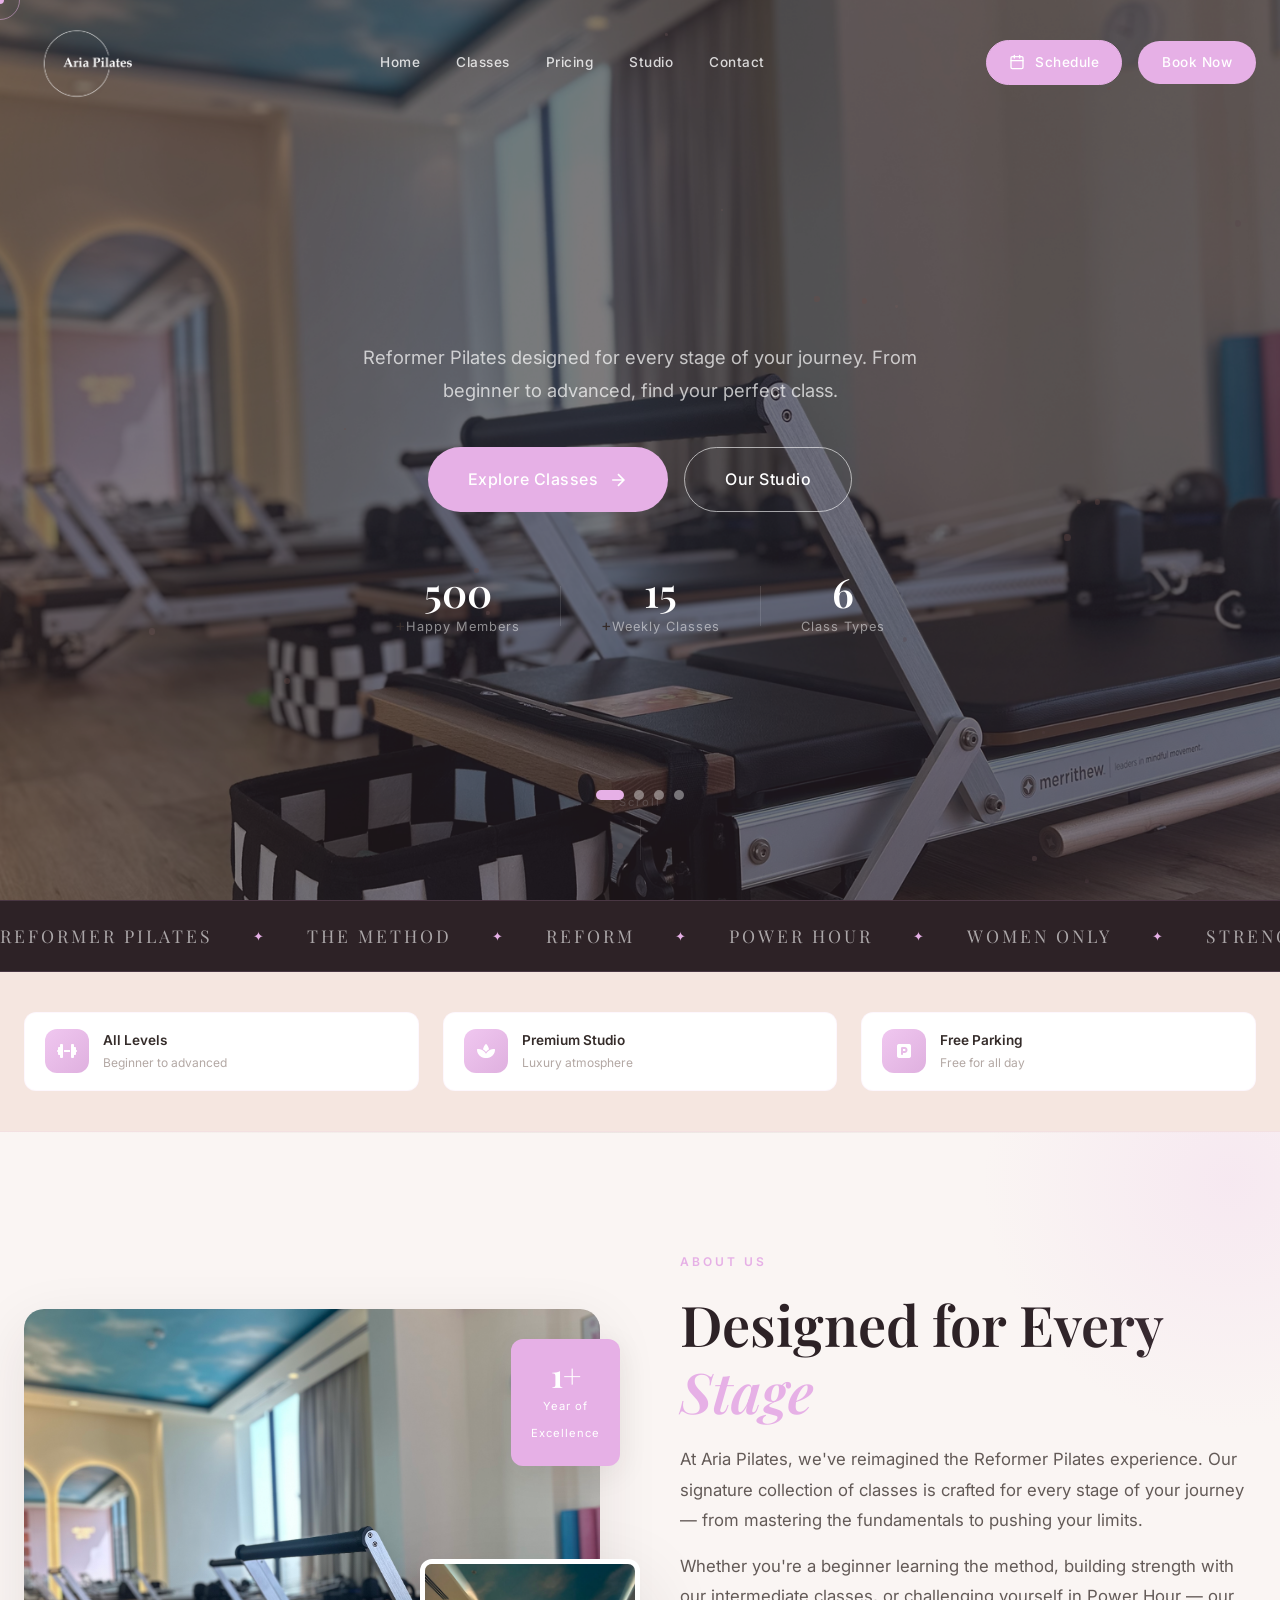
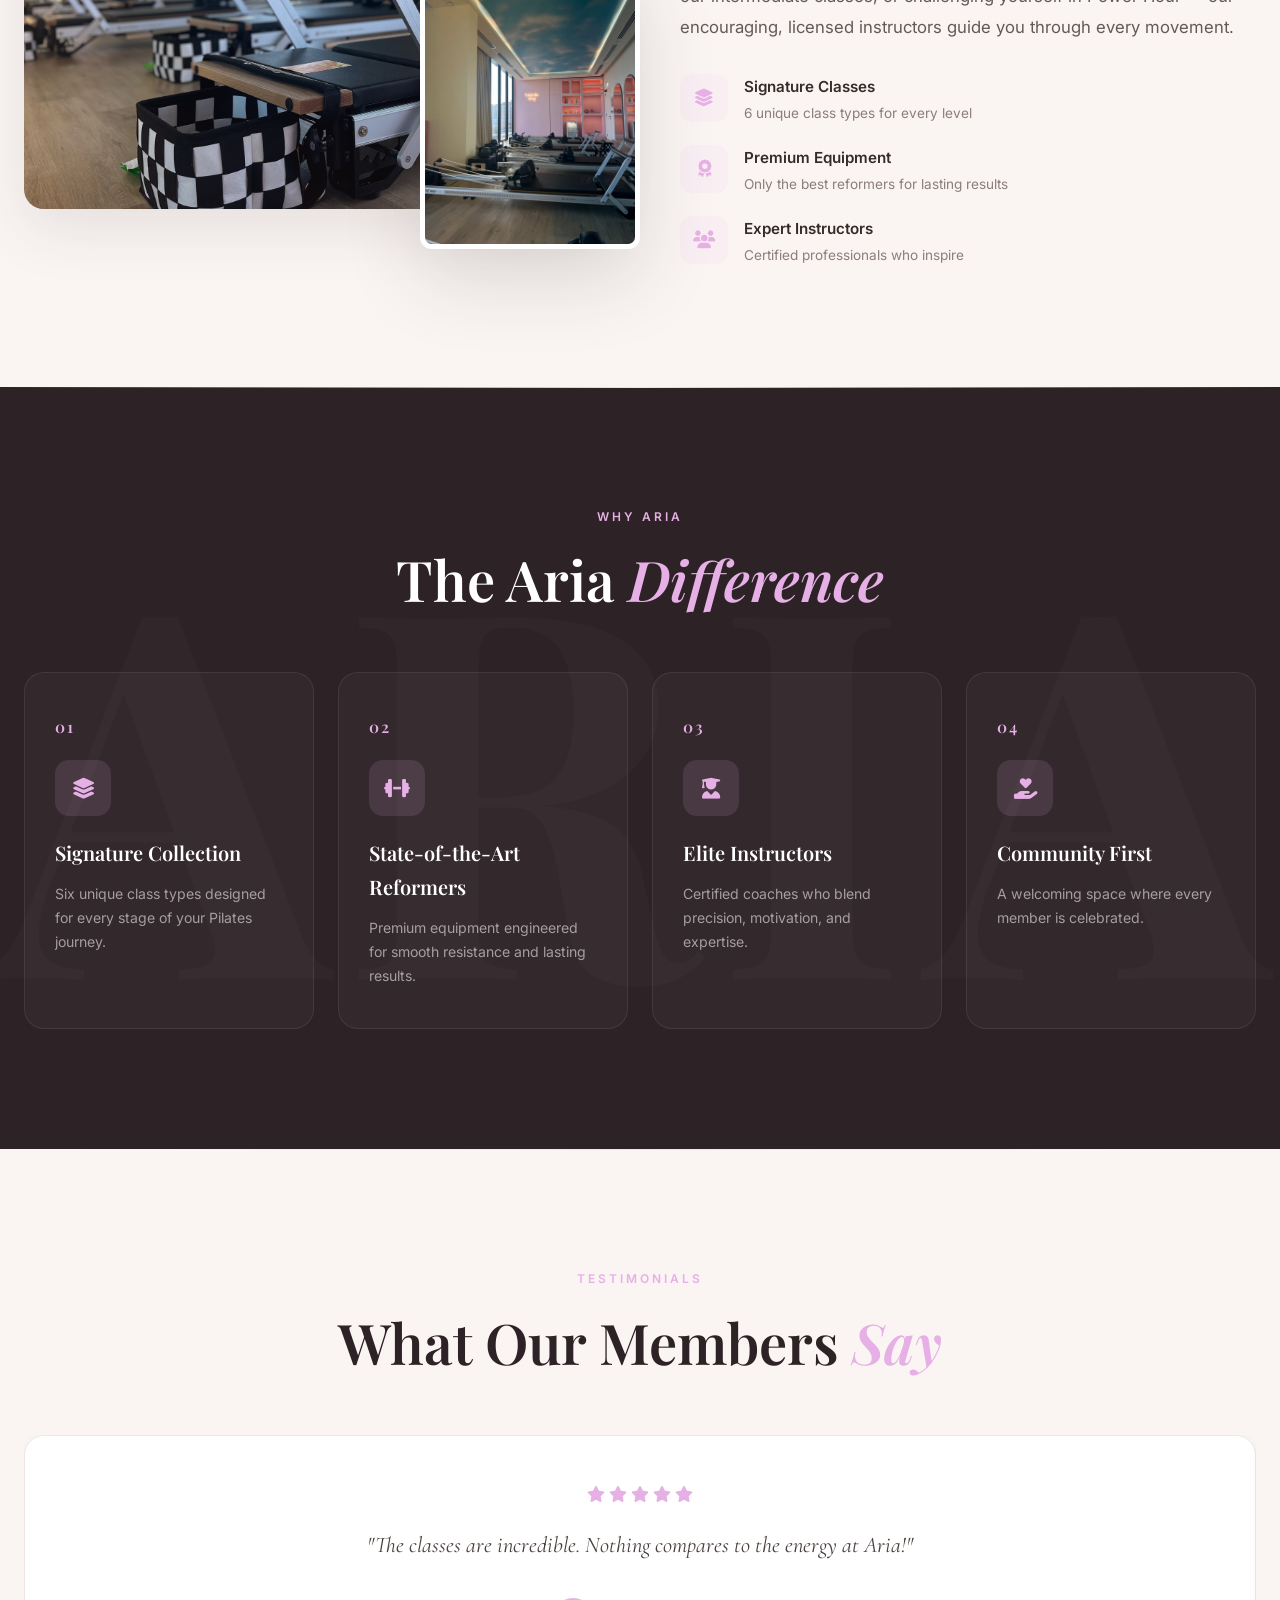
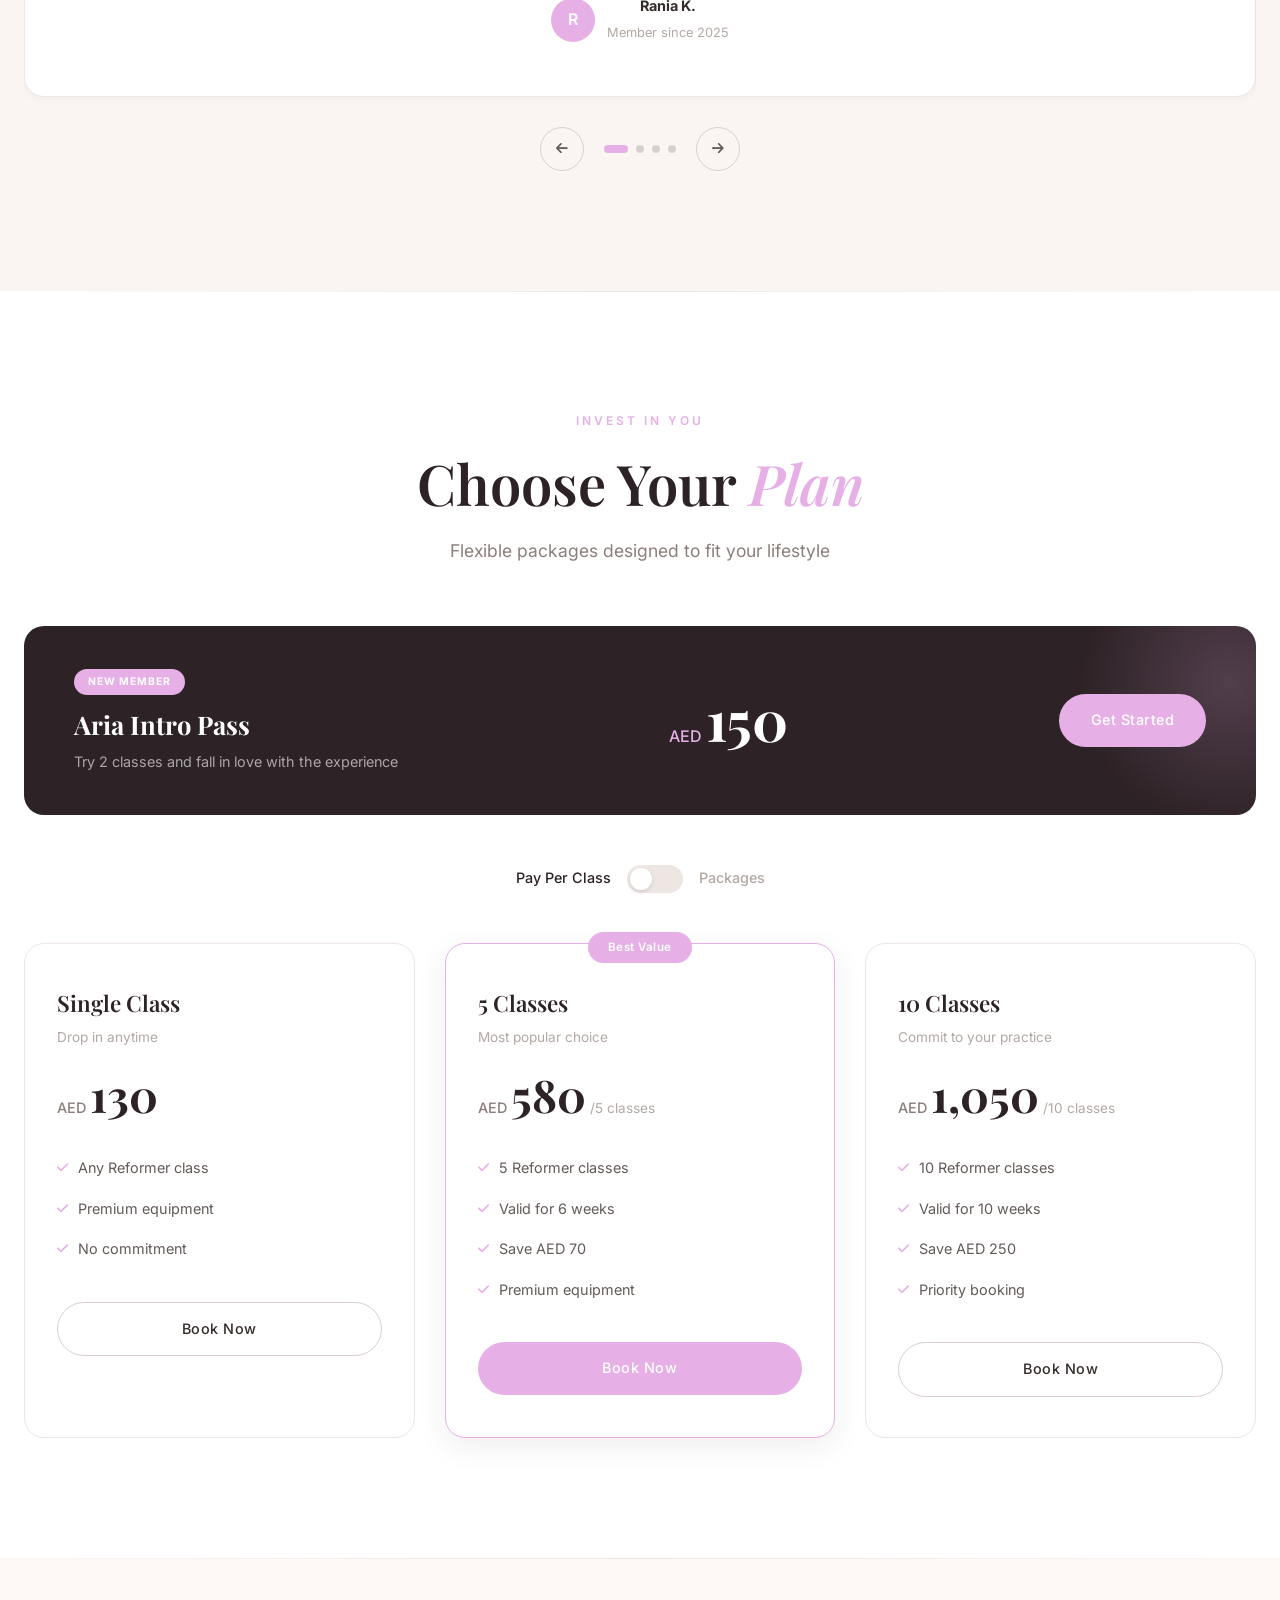
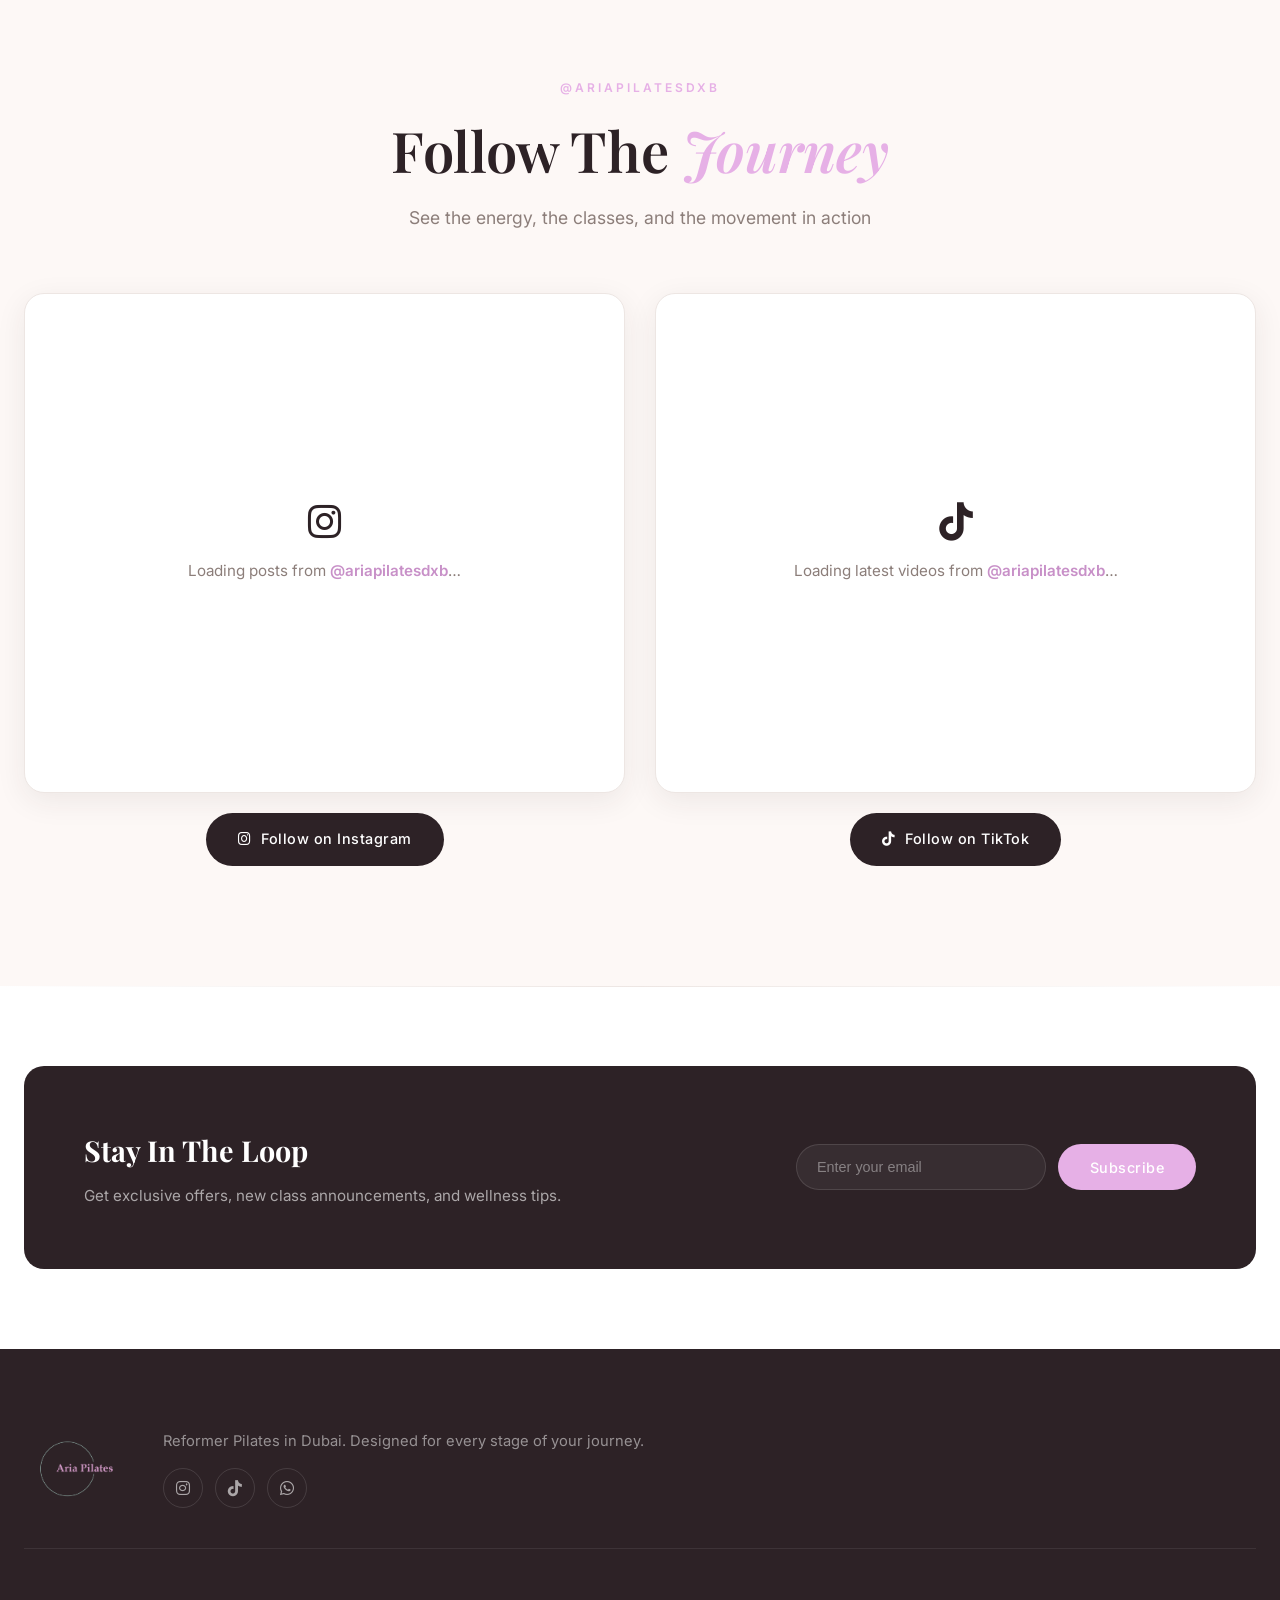
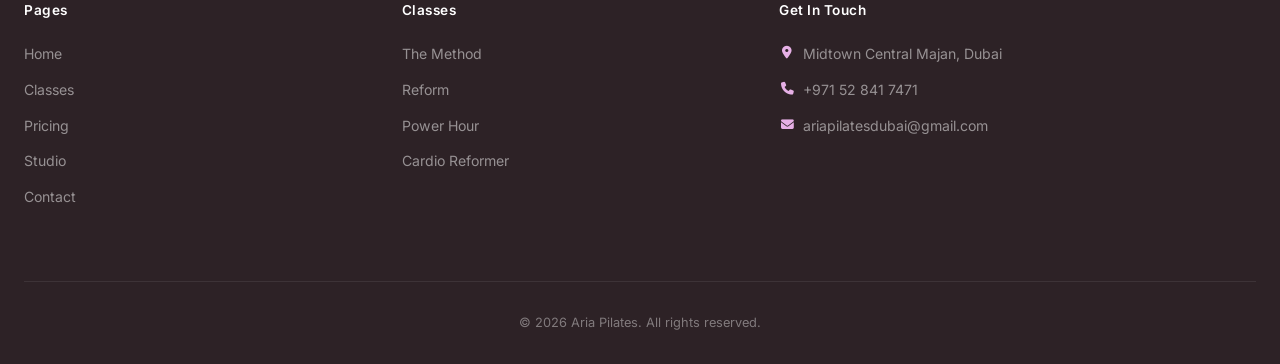
==== commit 77f15c1d: "chnage on the website" ====
--- a/index.html
+++ b/index.html
@@ -13,7 +13,6 @@
     <link rel="stylesheet" href="css/animations.css">
 </head>
 <body>
-    <div id="preloader"><div class="preloader-inner"><div class="preloader-logo"><img src="images/aria-pilates%20logo-01.png" alt="Aria Pilates" class="preloader-logo-img"></div><div class="preloader-bar"><div class="preloader-progress"></div></div><div class="preloader-percent">0%</div></div></div>
     <div class="cursor-dot"></div>
     <div class="cursor-outline"></div>
 
--- a/css/style.css
+++ b/css/style.css
@@ -1319,6 +1319,8 @@
     width: 100%;
     height: 100%;
     object-fit: cover;
+    object-position: center center;
+    display: block;
     transition: transform 0.6s ease;
 }
 
@@ -1734,7 +1736,7 @@
 /* Pricing Grid */
 .pricing-grid {
     display: grid;
-    grid-template-columns: repeat(3, 1fr);
+    grid-template-columns: repeat(auto-fill, minmax(300px, 1fr));
     gap: 30px;
 }
 
@@ -3148,6 +3150,15 @@
         margin: 0 auto;
     }
 
+    .class-image {
+        height: auto;
+        aspect-ratio: 4 / 3;
+    }
+
+    .class-image img {
+        object-position: center top;
+    }
+
     .whyus-grid {
         grid-template-columns: 1fr;
         max-width: 400px;
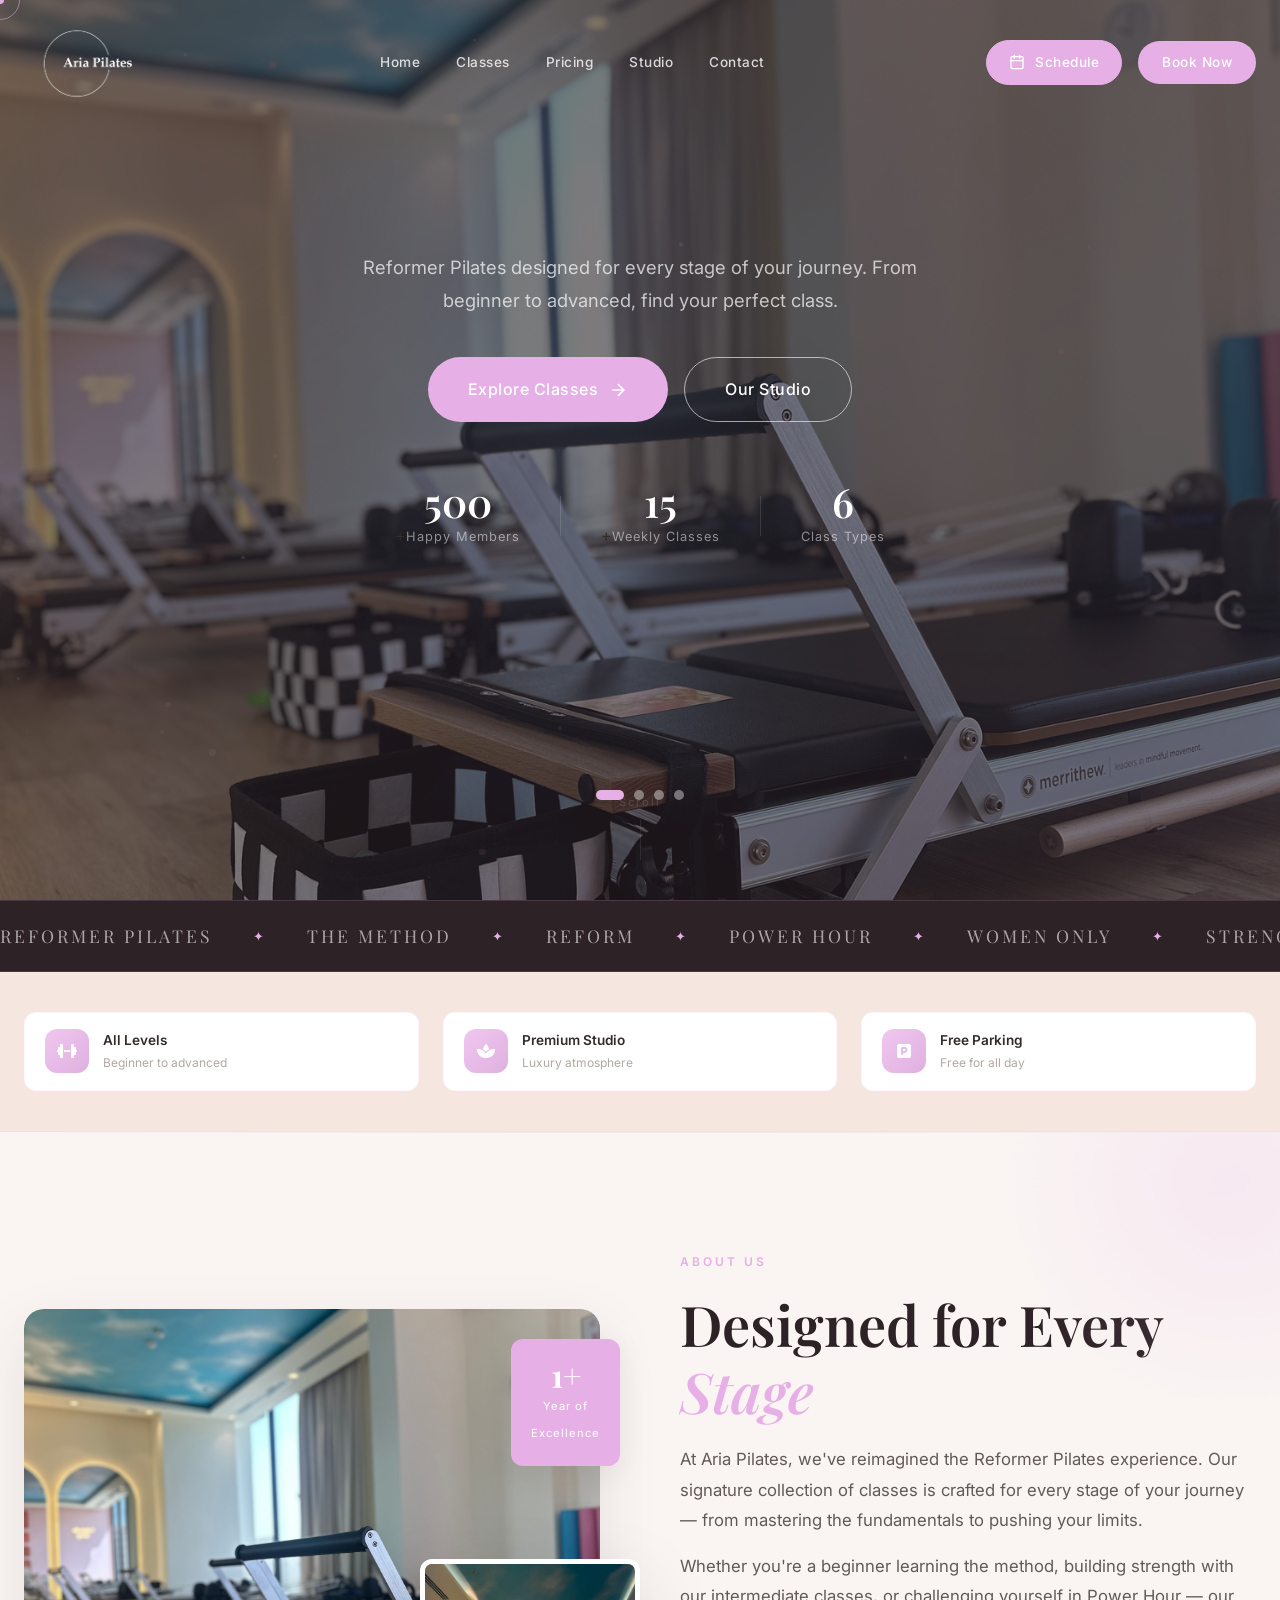
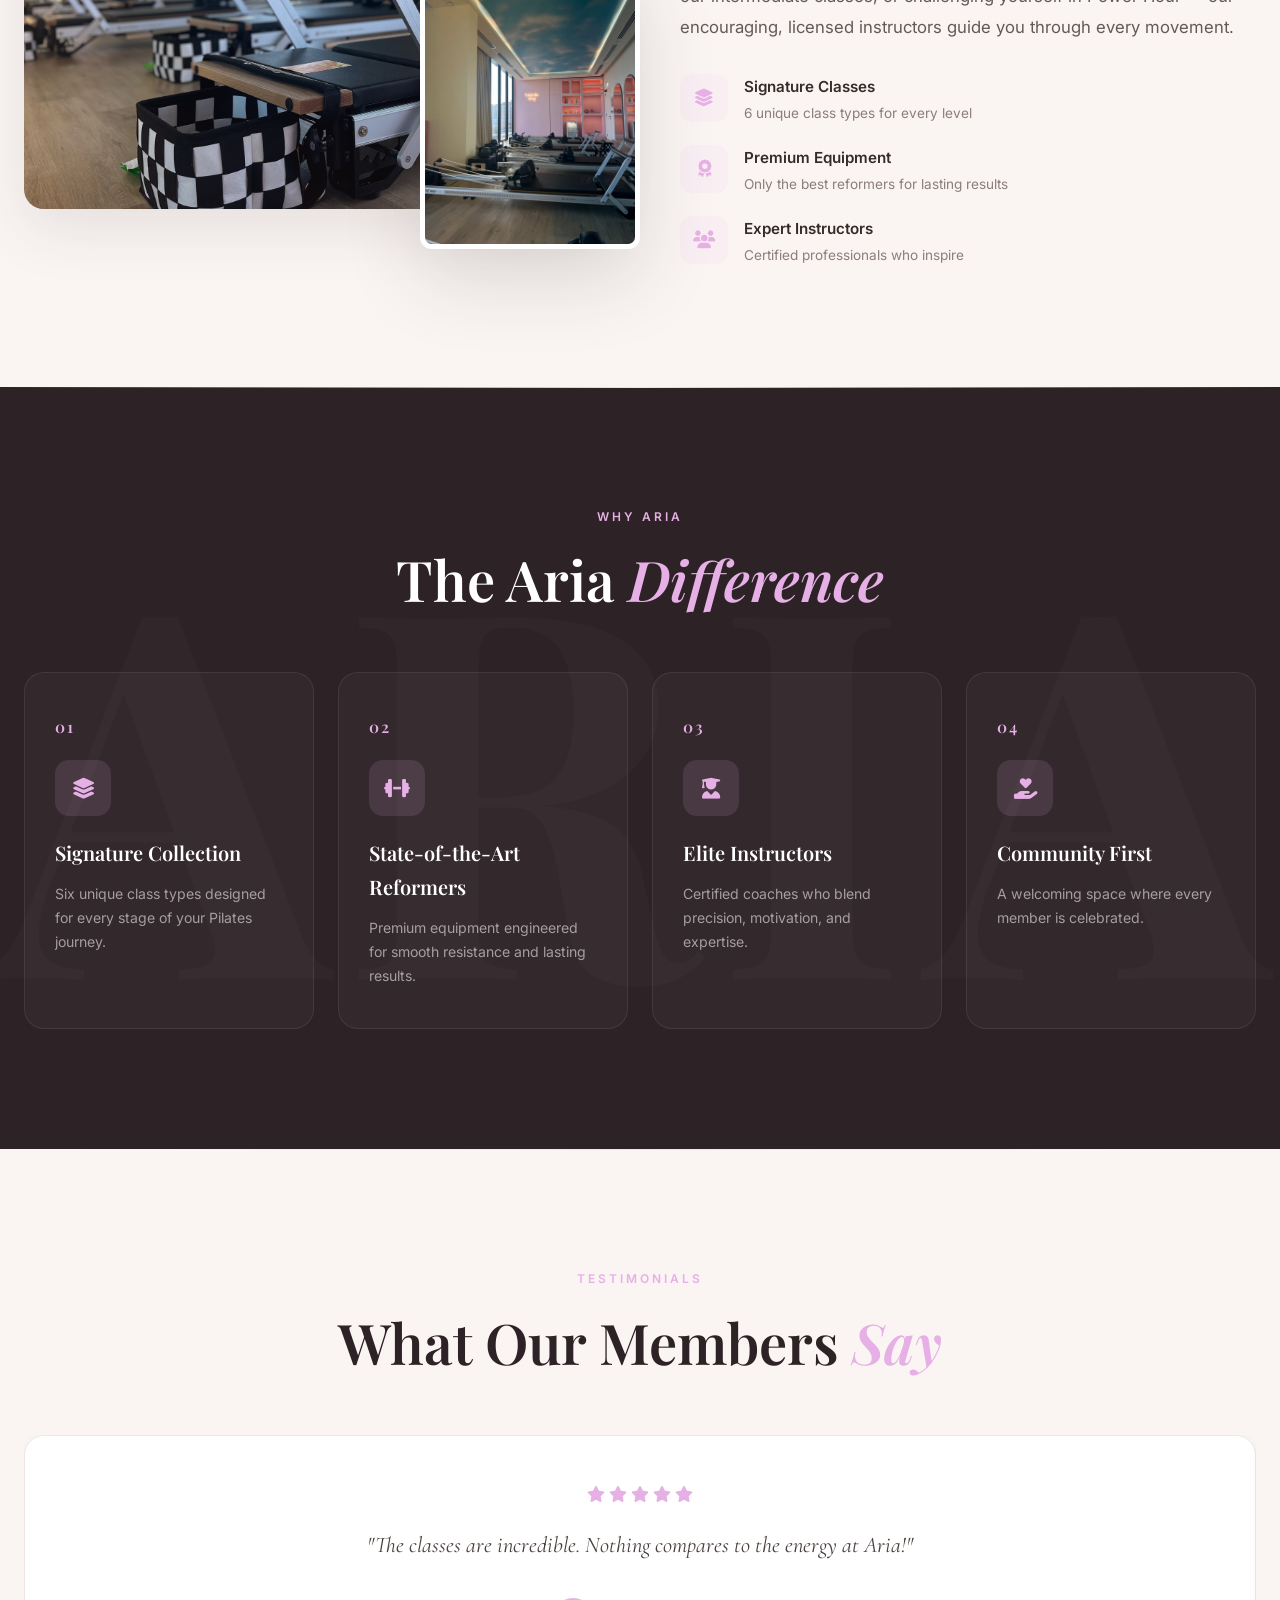
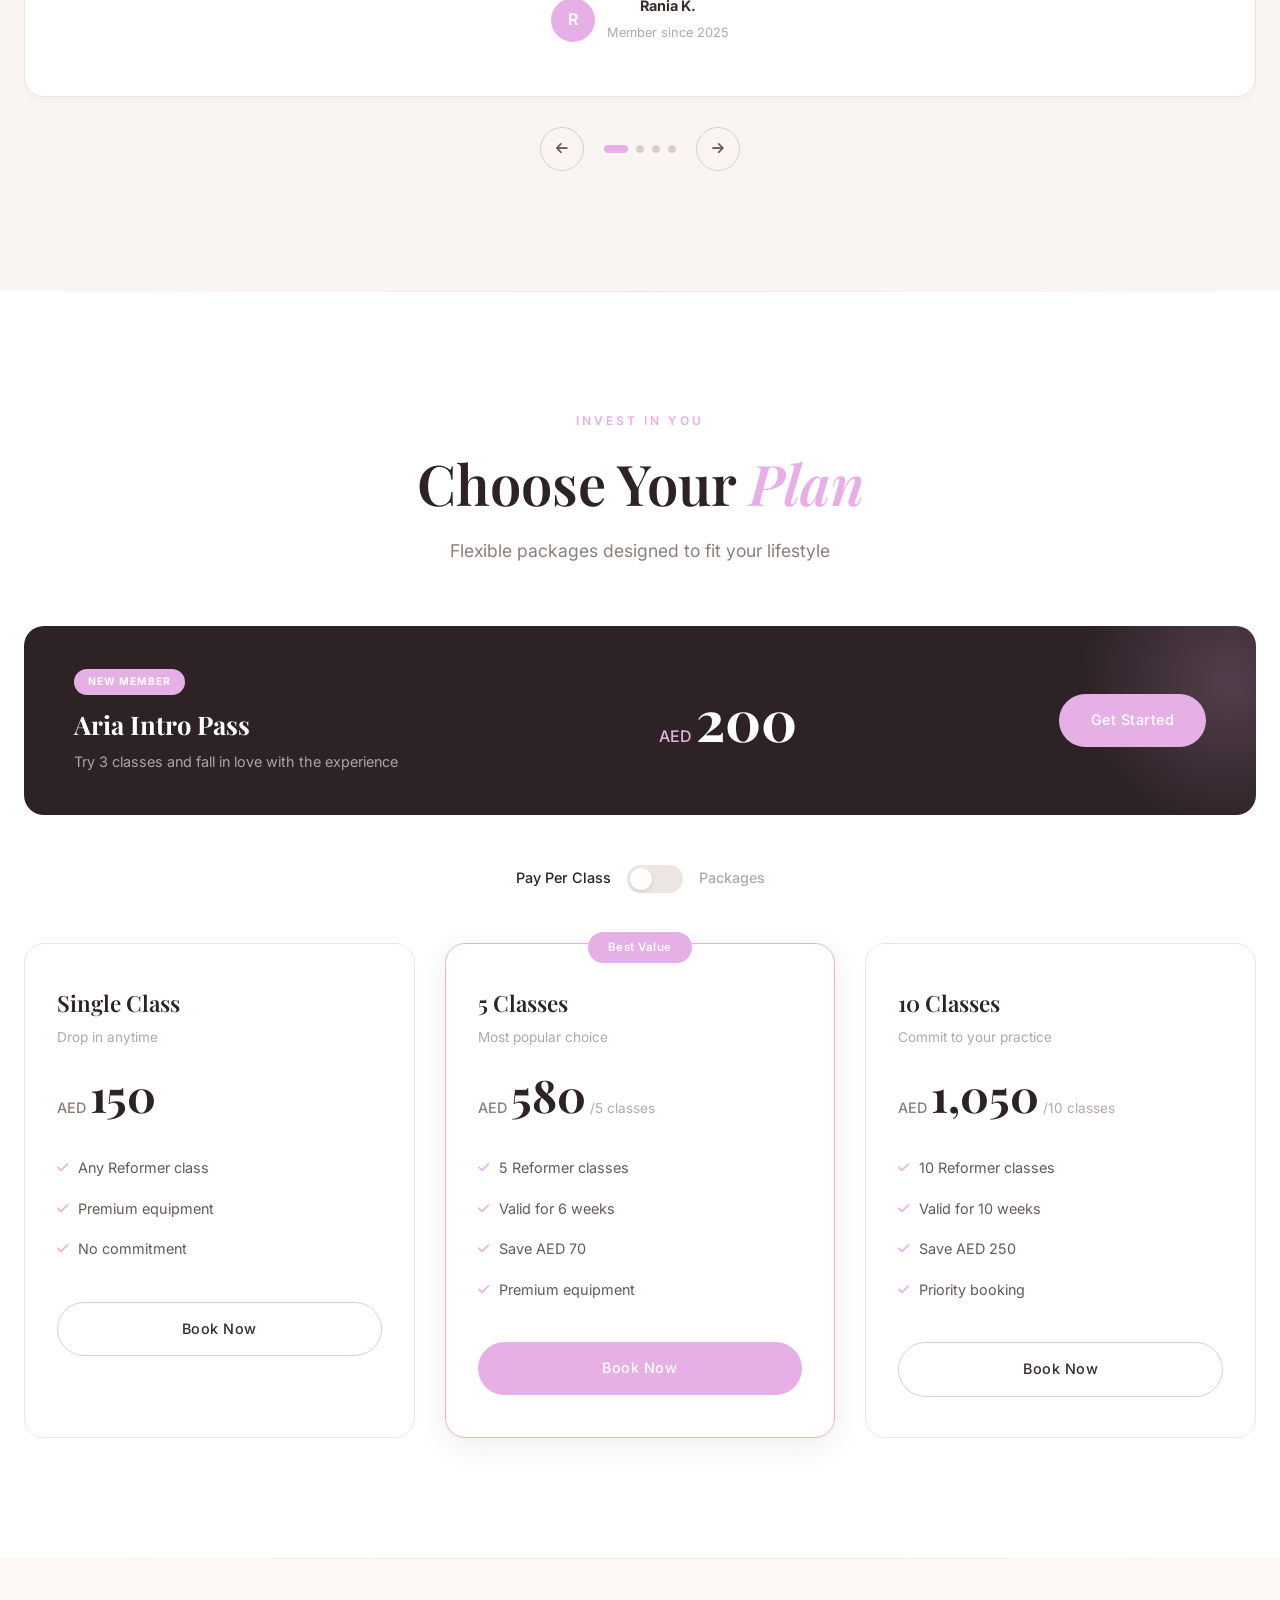
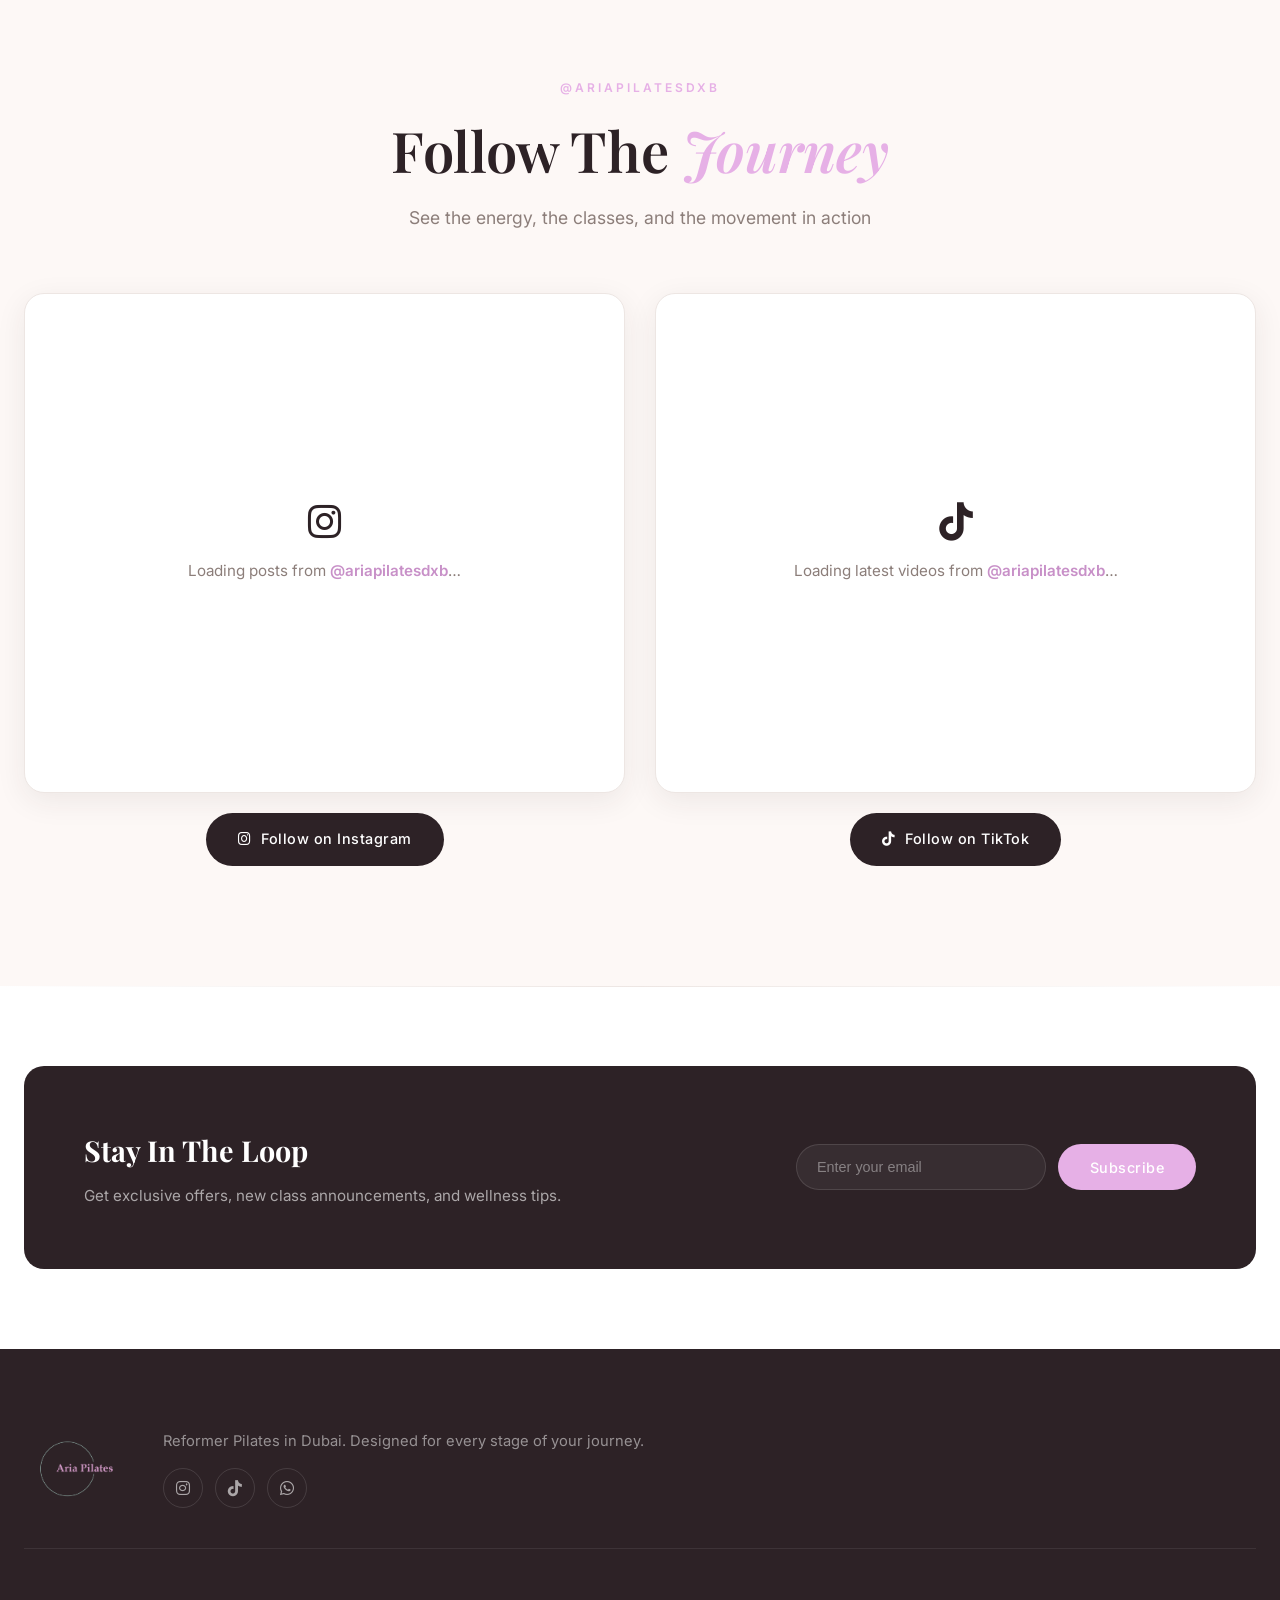
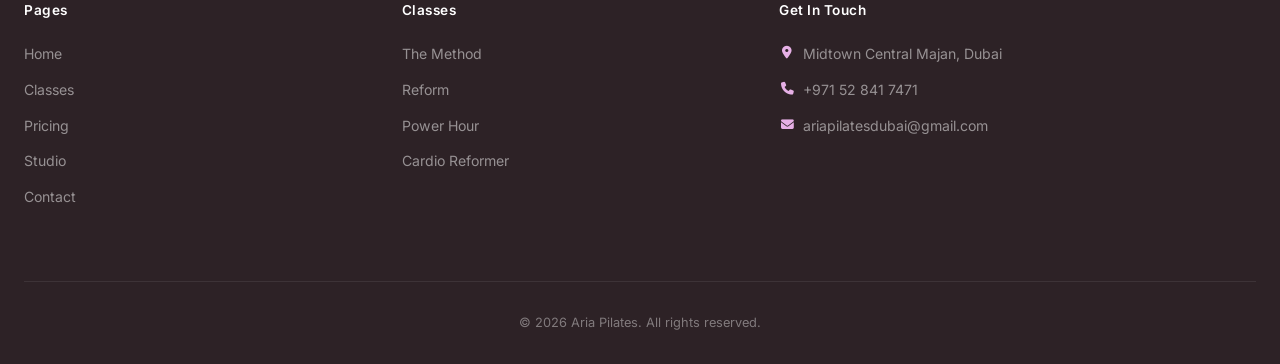
==== commit f91deeee: "update the website" ====
--- a/index.html
+++ b/index.html
@@ -142,12 +142,12 @@
             <h2 class="section-title reveal-up" style="--delay: 0.1s">Choose Your <em>Plan</em></h2>
             <p class="section-subtitle reveal-up" style="--delay: 0.2s">Flexible packages designed to fit your lifestyle</p>
         </div>
-        <div class="intro-offer reveal-up" style="--delay: 0.3s"><div class="offer-glow"></div><div class="offer-content"><div class="offer-badge">NEW MEMBER</div><h3>Aria Intro Pass</h3><p>Try 2 classes and fall in love with the experience</p></div><div class="offer-price"><span class="currency">AED</span><span class="amount">150</span></div><a href="pricing.html" class="btn btn-primary" target="_blank" rel="noopener">Get Started</a></div>
+        <div class="intro-offer reveal-up" style="--delay: 0.3s"><div class="offer-glow"></div><div class="offer-content"><div class="offer-badge">NEW MEMBER</div><h3>Aria Intro Pass</h3><p>Try 3 classes and fall in love with the experience</p></div><div class="offer-price"><span class="currency">AED</span><span class="amount">200</span></div><a href="pricing.html" class="btn btn-primary" target="_blank" rel="noopener">Get Started</a></div>
 
         <div class="pricing-toggle reveal-up" style="--delay: 0.4s"><span class="toggle-label active" data-type="single">Pay Per Class</span><div class="toggle-switch" id="homePricingToggle"><div class="toggle-slider"></div></div><span class="toggle-label" data-type="package">Packages</span></div>
 
         <div class="pricing-grid pricing-single active">
-            <div class="price-card reveal-up" style="--delay: 0.1s"><div class="price-header"><h3>Single Class</h3><p>Drop in anytime</p></div><div class="price-amount"><span class="currency">AED</span><span class="amount">130</span></div><ul class="price-features"><li><i class="fas fa-check"></i> Any Reformer class</li><li><i class="fas fa-check"></i> Premium equipment</li><li><i class="fas fa-check"></i> No commitment</li></ul><a href="pricing.html" class="btn btn-outline btn-block" target="_blank" rel="noopener">Book Now</a></div>
+            <div class="price-card reveal-up" style="--delay: 0.1s"><div class="price-header"><h3>Single Class</h3><p>Drop in anytime</p></div><div class="price-amount"><span class="currency">AED</span><span class="amount">150</span></div><ul class="price-features"><li><i class="fas fa-check"></i> Any Reformer class</li><li><i class="fas fa-check"></i> Premium equipment</li><li><i class="fas fa-check"></i> No commitment</li></ul><a href="pricing.html" class="btn btn-outline btn-block" target="_blank" rel="noopener">Book Now</a></div>
             <div class="price-card featured reveal-up" style="--delay: 0.2s"><div class="price-badge">Best Value</div><div class="price-header"><h3>5 Classes</h3><p>Most popular choice</p></div><div class="price-amount"><span class="currency">AED</span><span class="amount">580</span><span class="per">/5 classes</span></div><ul class="price-features"><li><i class="fas fa-check"></i> 5 Reformer classes</li><li><i class="fas fa-check"></i> Valid for 6 weeks</li><li><i class="fas fa-check"></i> Save AED 70</li><li><i class="fas fa-check"></i> Premium equipment</li></ul><a href="pricing.html" class="btn btn-primary btn-block" target="_blank" rel="noopener">Book Now</a></div>
             <div class="price-card reveal-up" style="--delay: 0.3s"><div class="price-header"><h3>10 Classes</h3><p>Commit to your practice</p></div><div class="price-amount"><span class="currency">AED</span><span class="amount">1,050</span><span class="per">/10 classes</span></div><ul class="price-features"><li><i class="fas fa-check"></i> 10 Reformer classes</li><li><i class="fas fa-check"></i> Valid for 10 weeks</li><li><i class="fas fa-check"></i> Save AED 250</li><li><i class="fas fa-check"></i> Priority booking</li></ul><a href="pricing.html" class="btn btn-outline btn-block" target="_blank" rel="noopener">Book Now</a></div>
         </div>
--- a/css/style.css
+++ b/css/style.css
@@ -630,6 +630,7 @@
     position: relative;
     overflow: hidden;
     padding-top: 80px;
+    padding-bottom: 180px;
 }
 
 /* Hero Image Slider */
